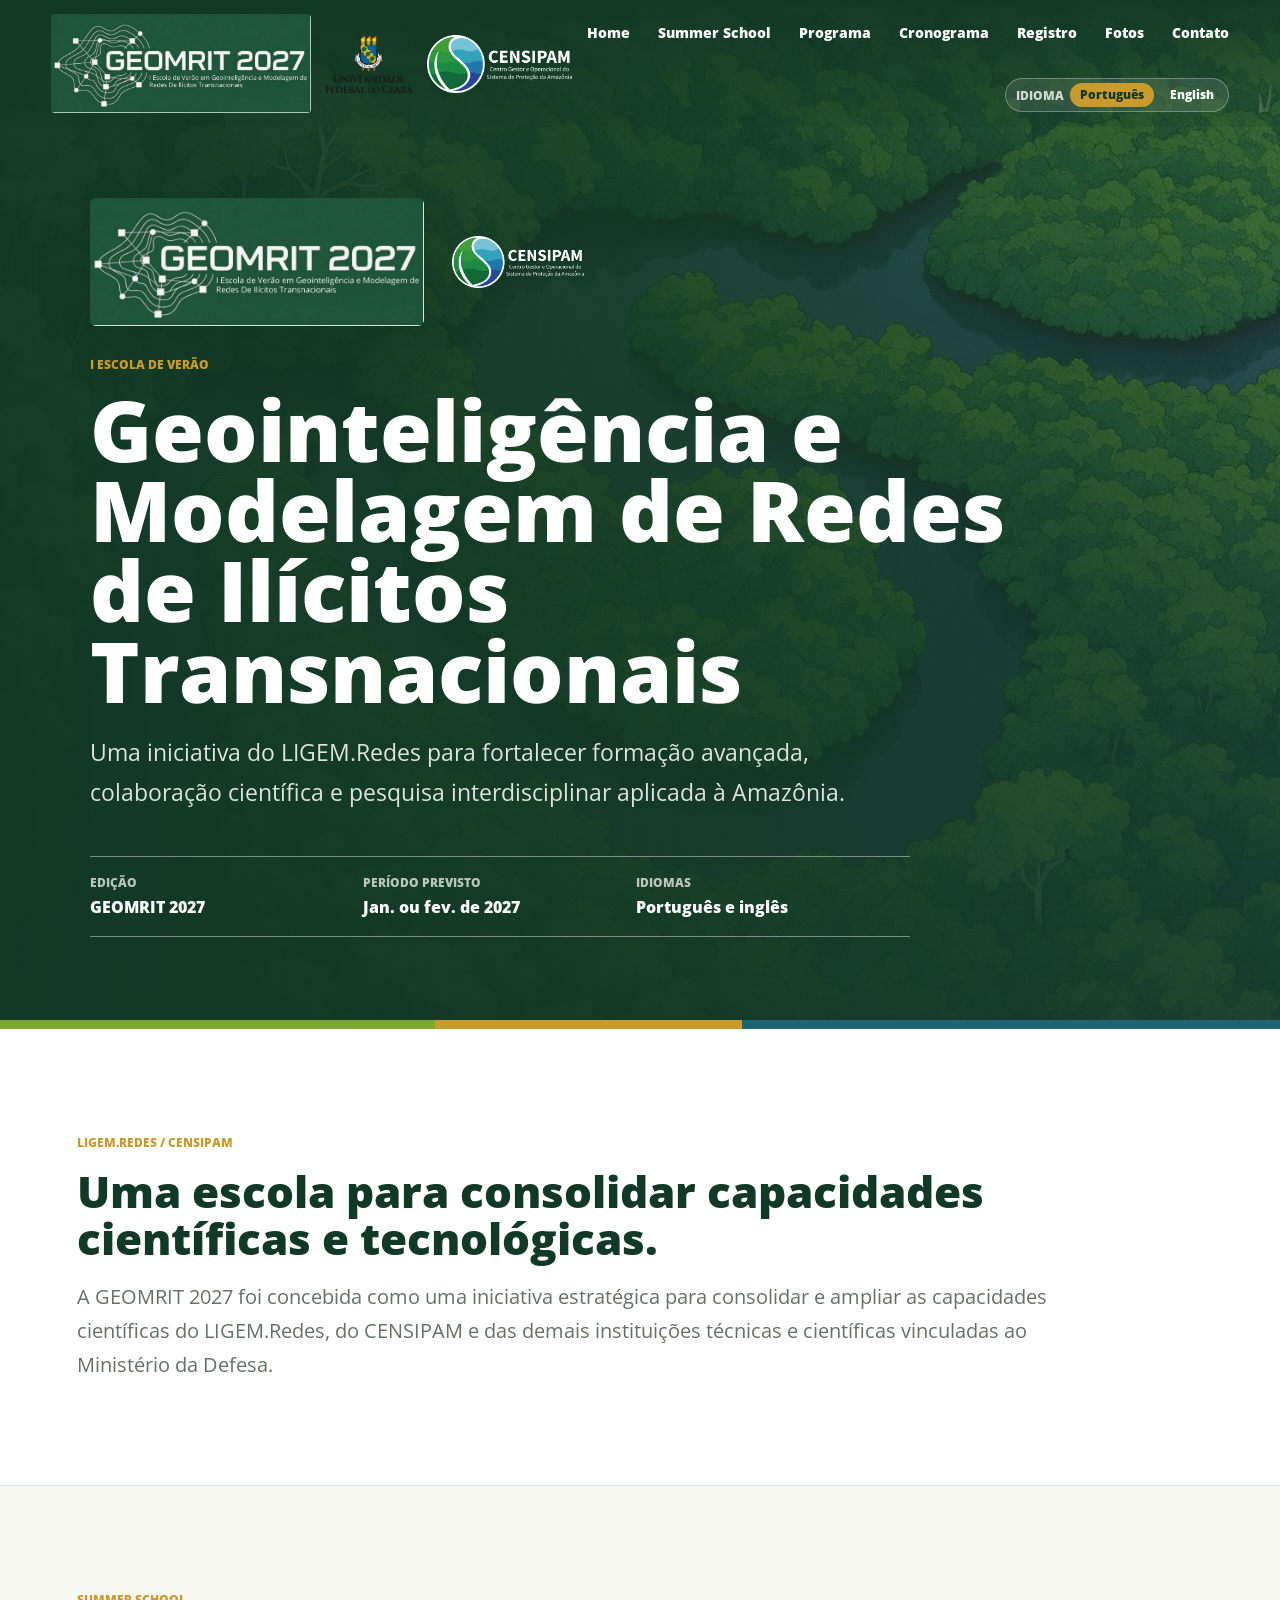
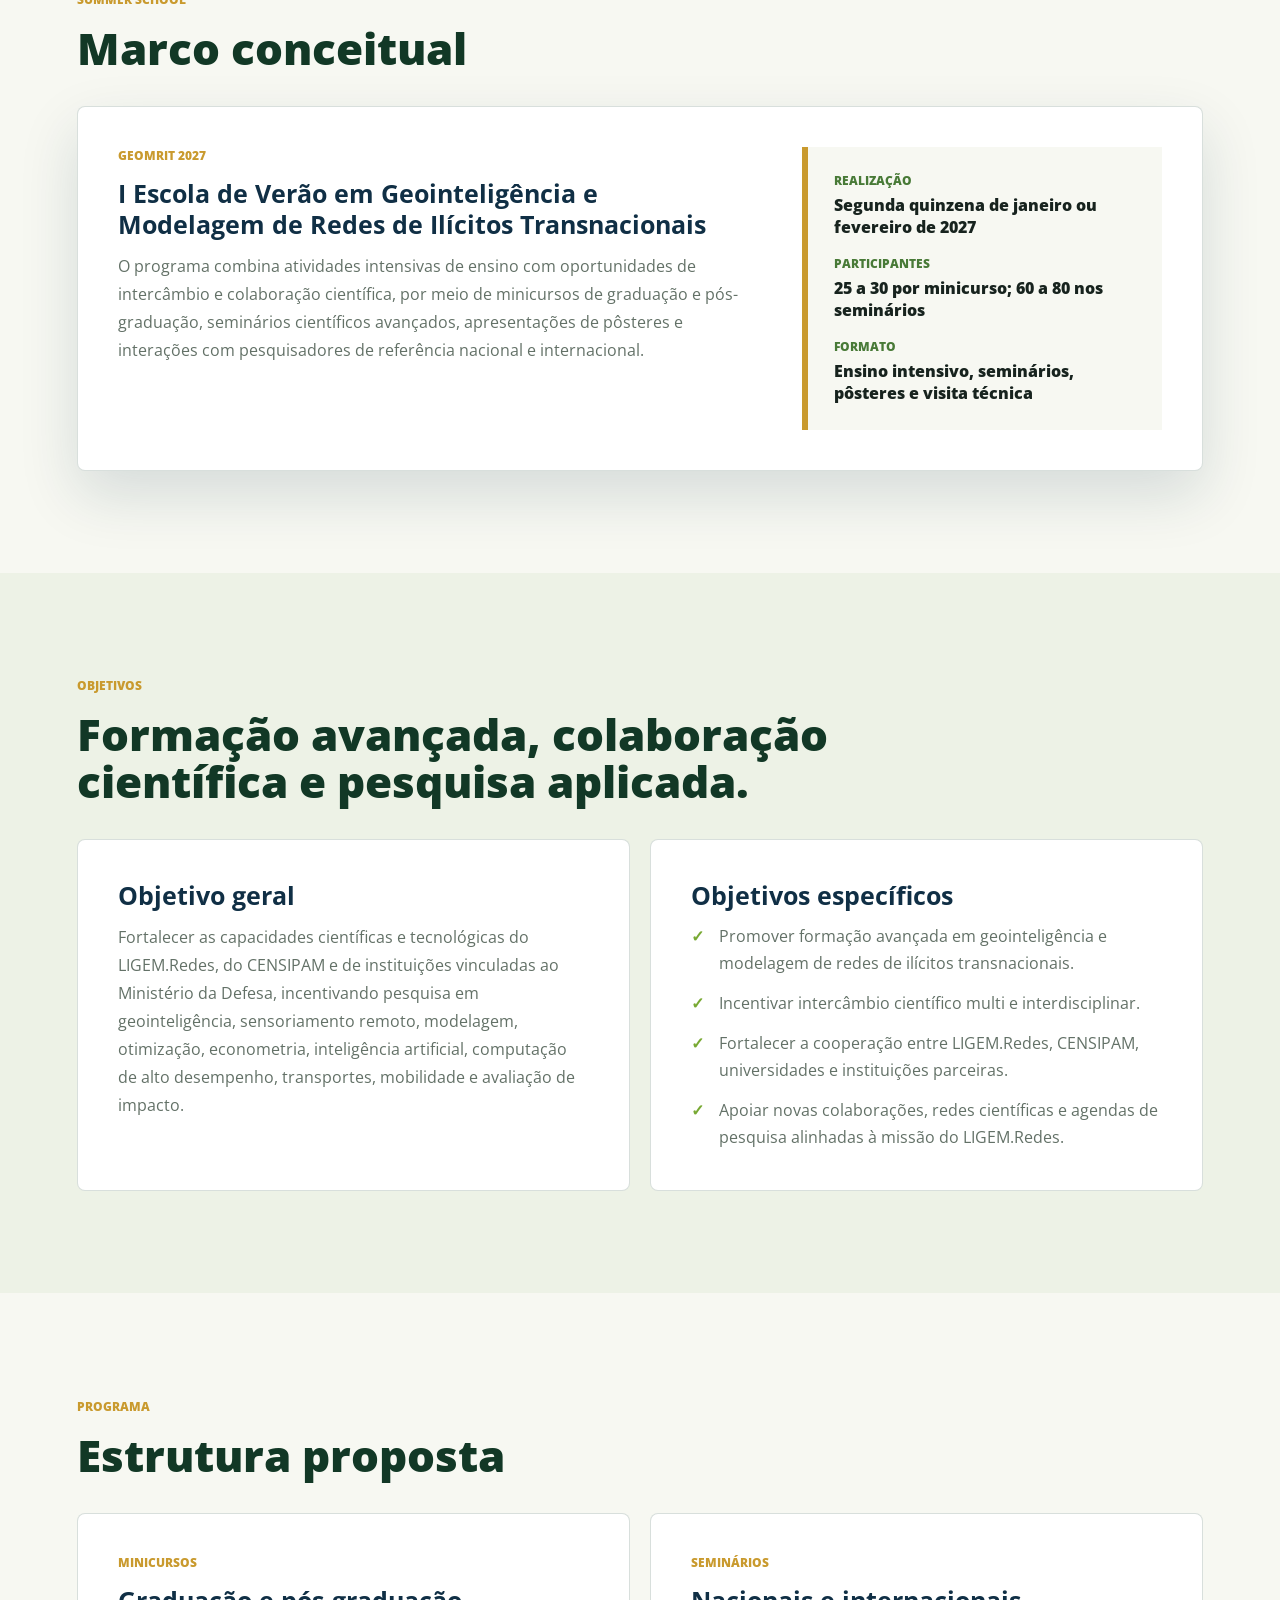
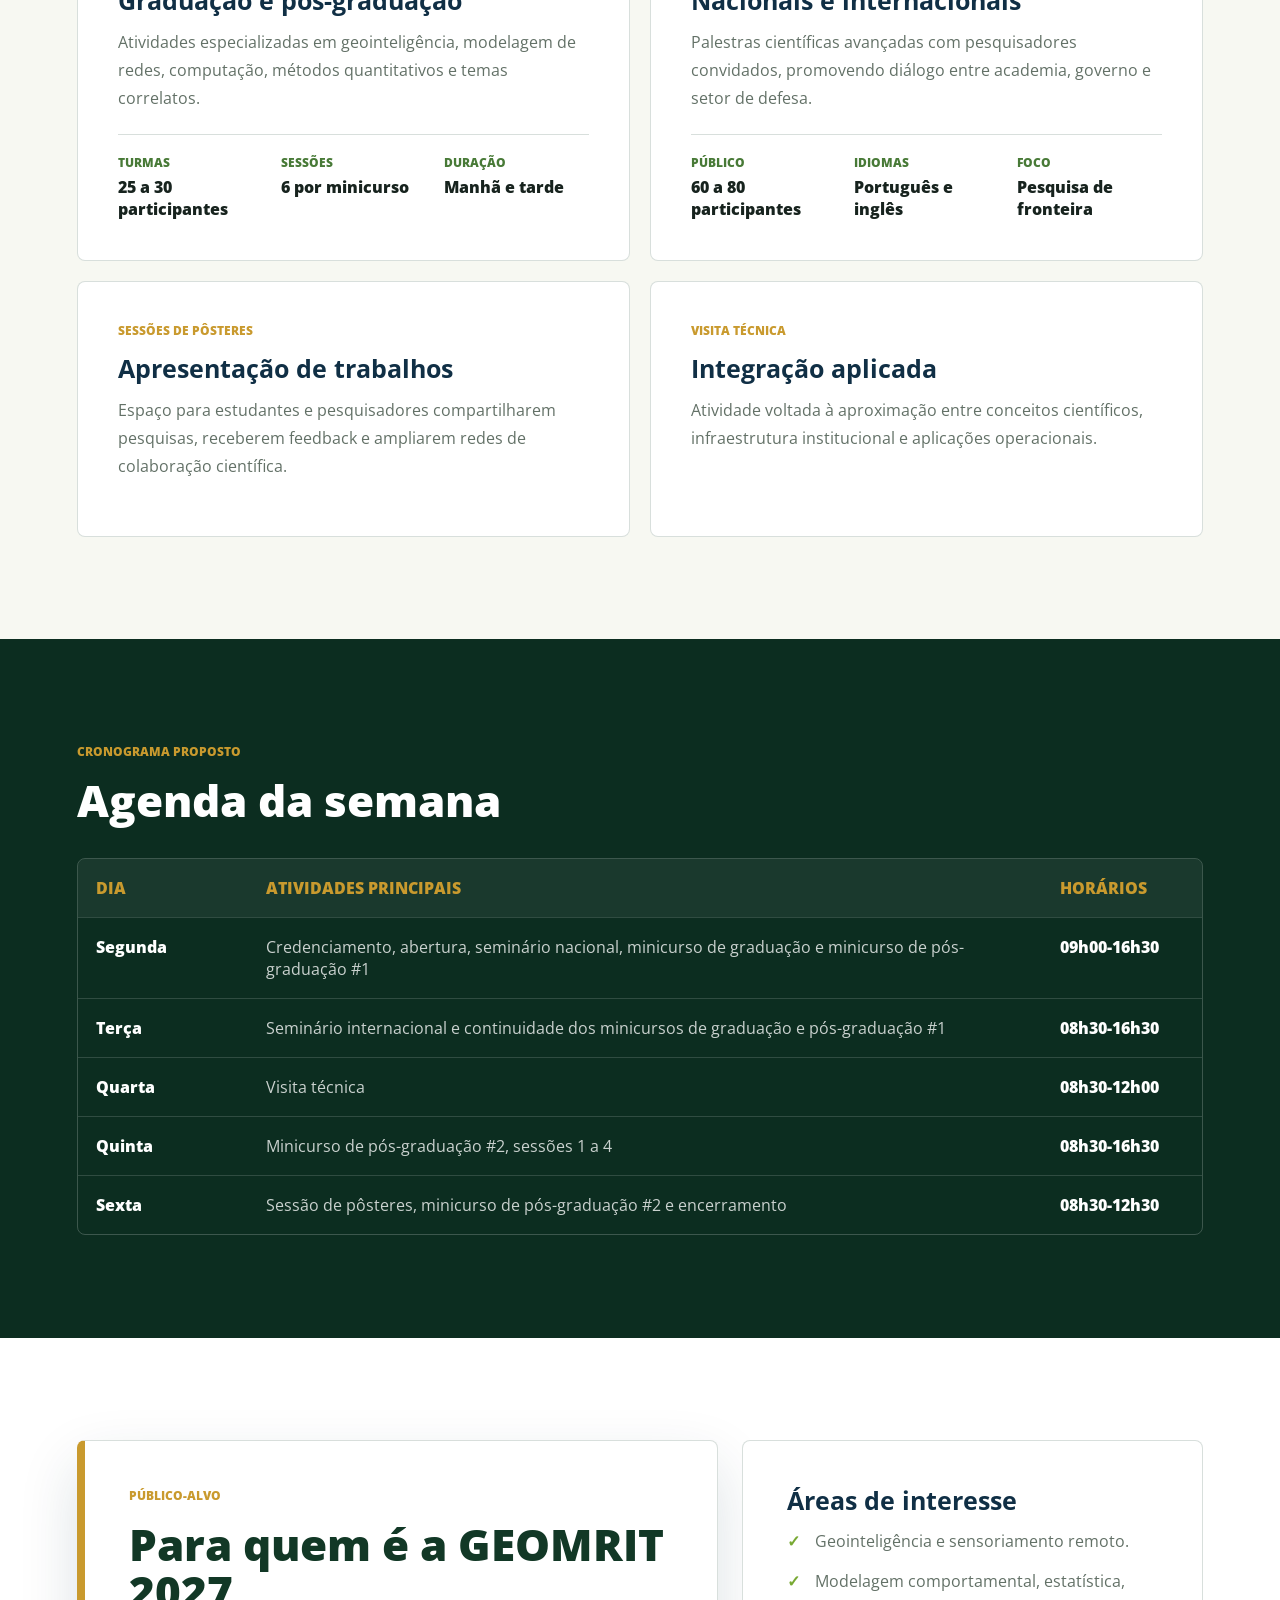
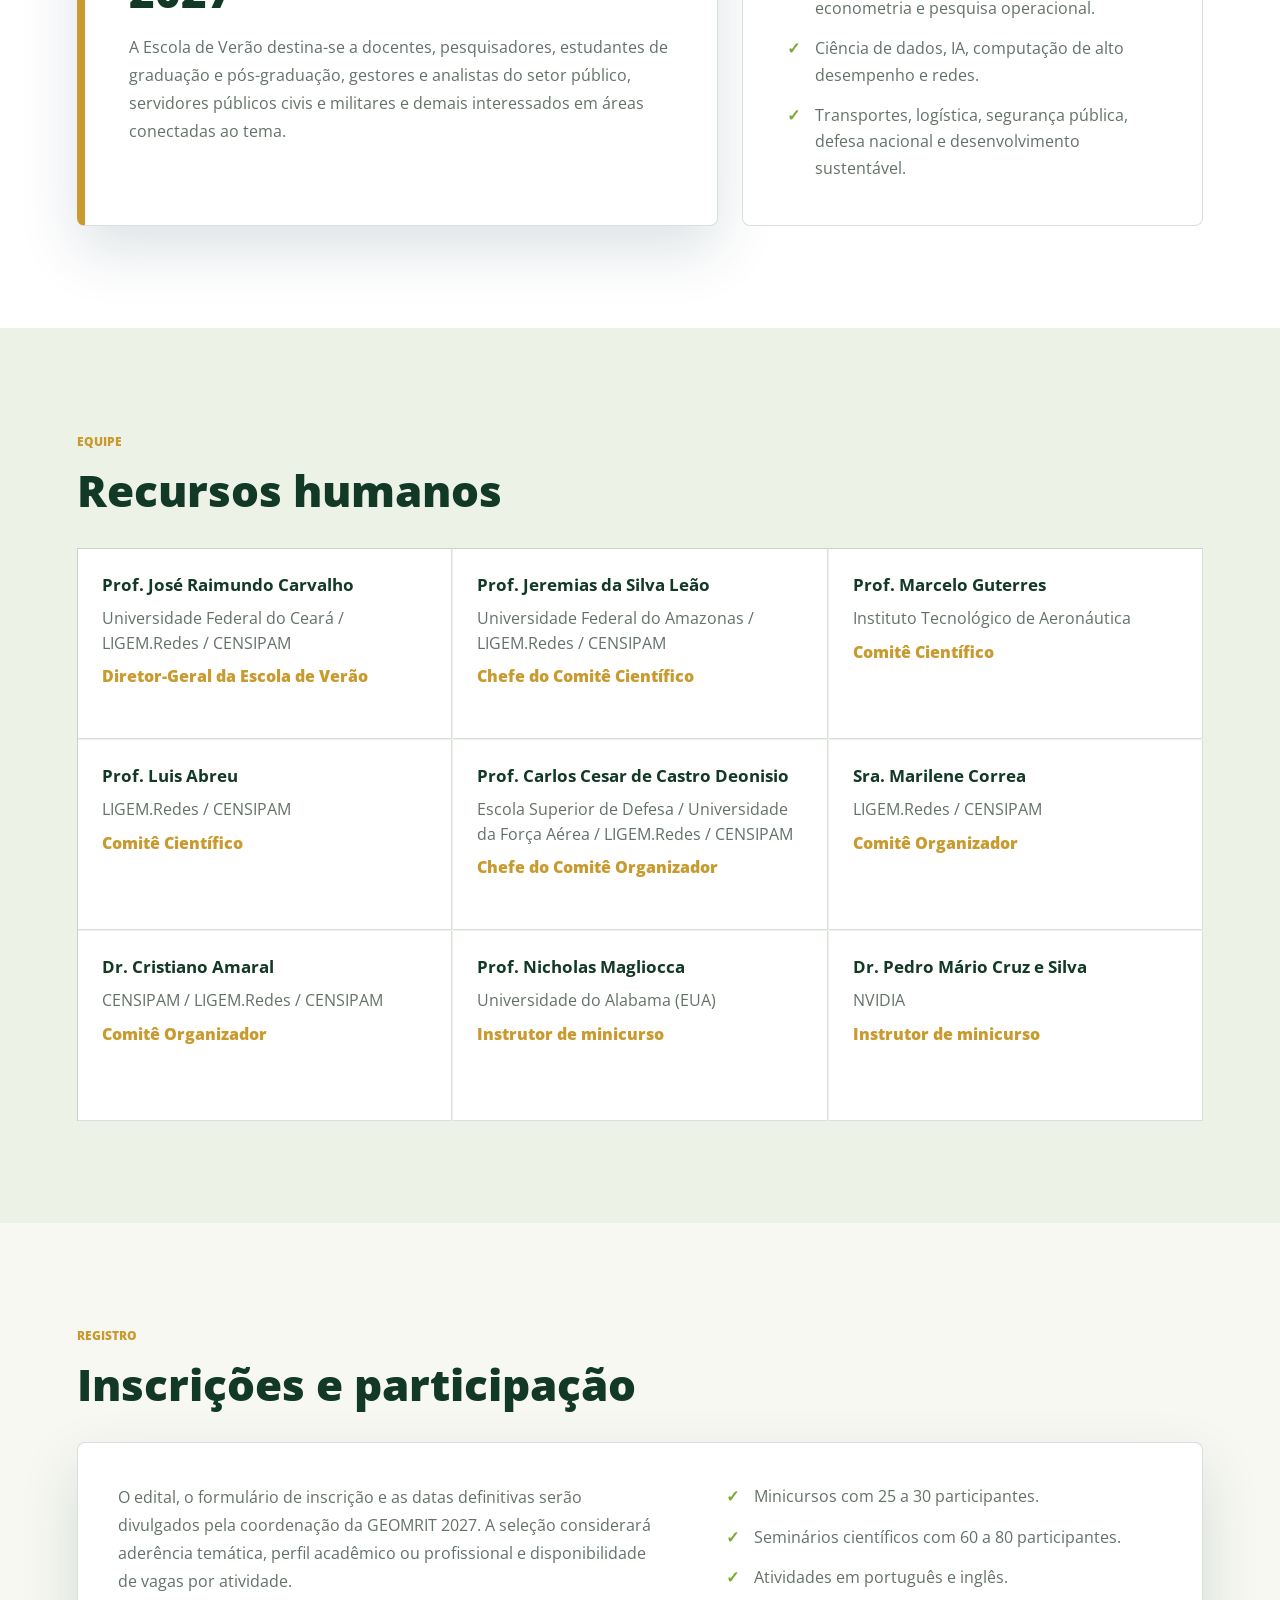
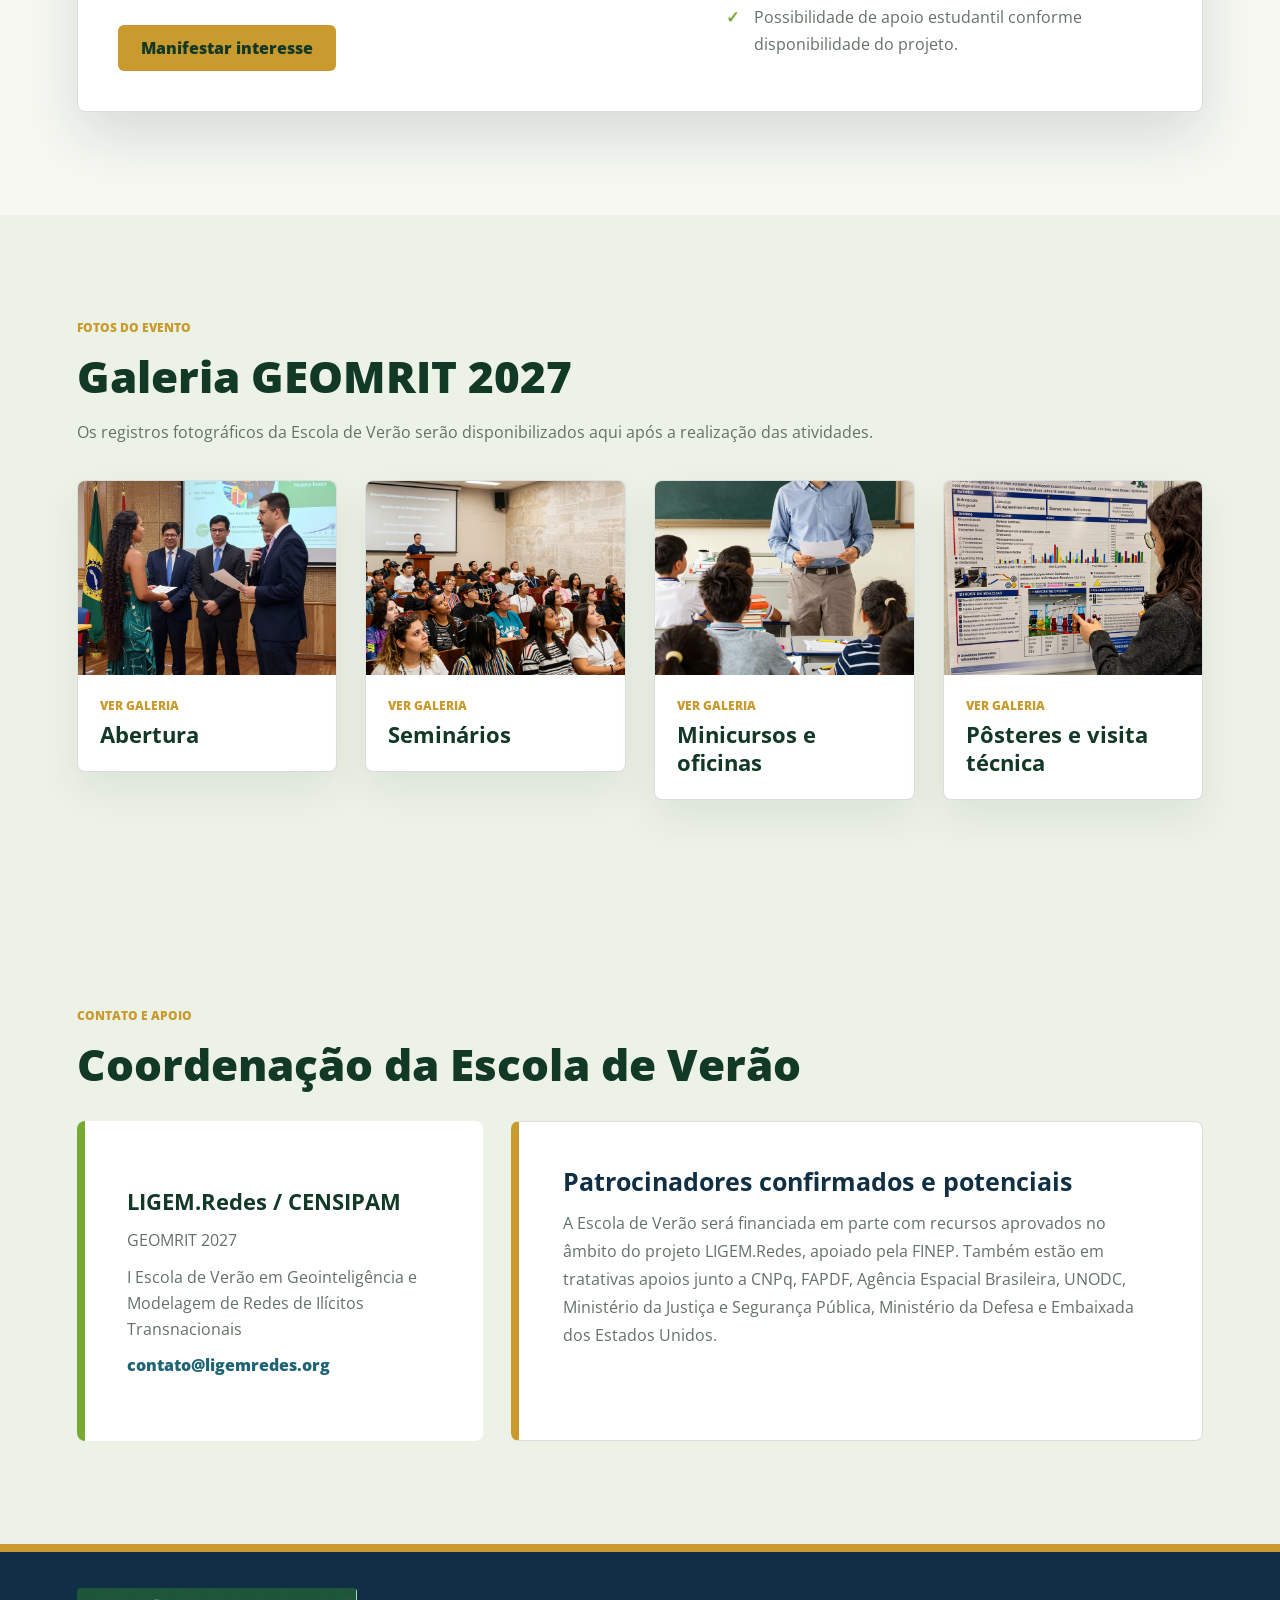
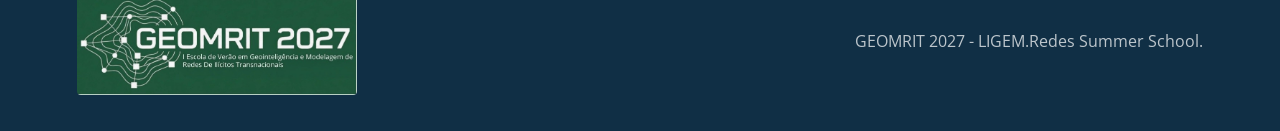
==== index.html @ 1714feec "Initial commit" ====
<!doctype html>
<html lang="pt-BR">
  <head>
    <meta charset="utf-8">
    <meta name="viewport" content="width=device-width, initial-scale=1">
    <meta
      name="description"
      content="GEOMRIT 2027, I Escola de Verão em Geointeligência e Modelagem de Redes de Ilícitos Transnacionais."
    >
    <title>GEOMRIT 2027 | LIGEM.Redes Summer School</title>
    <link rel="preconnect" href="https://fonts.googleapis.com">
    <link rel="preconnect" href="https://fonts.gstatic.com" crossorigin>
    <link
      href="https://fonts.googleapis.com/css2?family=Open+Sans:wght@400;600;700;800&display=swap"
      rel="stylesheet"
    >
    <link rel="stylesheet" href="styles.css">
  </head>
  <body>
    <header class="site-header" aria-label="Navegação principal" data-i18n-aria-label="nav.mainLabel">
      <a class="brand image-brand" href="#inicio" aria-label="GEOMRIT 2027">
        <img src="assets/summer-school-logo.jpg" alt="GEOMRIT 2027">
      </a>

      <a class="brand uf-brand" href="#inicio" aria-label="Universidade Federal do Ceará">
        <img src="assets/UFC-logo.png" alt="UFC">
      </a>

      <a class="brand censipam-brand" href="#inicio" aria-label="CENSIPAM">
        <img src="assets/extracted/Logo1x Censipam - Negativo.png" alt="CENSIPAM">
      </a>

      <button class="menu-toggle" type="button" aria-controls="primary-navigation" aria-expanded="false" aria-label="Abrir menu" data-i18n-aria-label="nav.openMenu">
        <span></span>
        <span></span>
        <span></span>
      </button>

      <nav class="nav-links" id="primary-navigation" aria-label="Seções" data-i18n-aria-label="nav.sectionsLabel">
        <a href="#inicio" data-i18n="nav.home">Home</a>
        <a href="#summer-school" data-i18n="nav.summerSchool">Summer School</a>
        <a href="#programa" data-i18n="nav.program">Programa</a>
        <a href="#cronograma" data-i18n="nav.schedule">Cronograma</a>
        <a href="#registro" data-i18n="nav.registration">Registro</a>
        <a href="#fotos" data-i18n="nav.photos">Fotos</a>
        <a href="#contato" data-i18n="nav.contact">Contato</a>
        <div class="language-switch" aria-label="Troca de idioma" data-i18n-aria-label="nav.languageSwitch">
          <span data-i18n="nav.language">Idioma</span>
          <button class="language-option is-active" type="button" data-language="pt" aria-pressed="true">Português</button>
          <button class="language-option" type="button" data-language="en" aria-pressed="false">English</button>
        </div>
      </nav>
    </header>

    <main id="inicio">
      <section class="hero">
        <div class="hero-bg" role="img" aria-label="Ilustração aérea da floresta amazônica" data-i18n-aria-label="hero.bgLabel"></div>
        <div class="hero-overlay"></div>
        <div class="hero-content">
          <div class="hero-logos">
            <img class="hero-logo" src="assets/summer-school-logo.jpg" alt="GEOMRIT 2027">
            <img class="hero-censipam-logo" src="assets/extracted/Logo1x Censipam - Negativo.png" alt="CENSIPAM">
          </div>
          <p class="eyebrow" data-i18n="hero.eyebrow">I Escola de Verão</p>
          <h1 data-i18n="hero.title">Geointeligência e Modelagem de Redes de Ilícitos Transnacionais</h1>
          <p class="hero-copy" data-i18n="hero.copy">
            Uma iniciativa do LIGEM.Redes para fortalecer formação avançada,
            colaboração científica e pesquisa interdisciplinar aplicada à Amazônia.
          </p>
          <dl class="hero-facts" aria-label="Informações rápidas" data-i18n-aria-label="hero.factsLabel">
            <div>
              <dt data-i18n="hero.editionLabel">Edição</dt>
              <dd>GEOMRIT 2027</dd>
            </div>
            <div>
              <dt data-i18n="hero.periodLabel">Período previsto</dt>
              <dd data-i18n="hero.periodValue">Jan. ou fev. de 2027</dd>
            </div>
            <div>
              <dt data-i18n="hero.languagesLabel">Idiomas</dt>
              <dd data-i18n="hero.languagesValue">Português e inglês</dd>
            </div>
          </dl>
        </div>
        <div class="hero-strip" aria-hidden="true"></div>
      </section>

      <section class="page-intro">
        <p class="kicker">LIGEM.Redes / CENSIPAM</p>
        <h2 data-i18n="intro.title">Uma escola para consolidar capacidades científicas e tecnológicas.</h2>
        <p data-i18n="intro.copy">
          A GEOMRIT 2027 foi concebida como uma iniciativa estratégica para
          consolidar e ampliar as capacidades científicas do LIGEM.Redes, do
          CENSIPAM e das demais instituições técnicas e científicas vinculadas
          ao Ministério da Defesa.
        </p>
      </section>

      <section class="content-section" id="summer-school">
        <div class="section-title">
          <p class="eyebrow" data-i18n="summer.eyebrow">Summer School</p>
          <h2 data-i18n="summer.title">Marco conceitual</h2>
        </div>

        <article class="course-card featured-course">
          <div>
            <span class="course-label">GEOMRIT 2027</span>
            <h3 data-i18n="summer.cardTitle">I Escola de Verão em Geointeligência e Modelagem de Redes de Ilícitos Transnacionais</h3>
            <p data-i18n="summer.copy">
              O programa combina atividades intensivas de ensino com oportunidades
              de intercâmbio e colaboração científica, por meio de minicursos de
              graduação e pós-graduação, seminários científicos avançados,
              apresentações de pôsteres e interações com pesquisadores de
              referência nacional e internacional.
            </p>
          </div>
          <aside class="course-meta" aria-label="Detalhes da escola de verão" data-i18n-aria-label="summer.metaLabel">
            <dl>
              <div>
                <dt data-i18n="summer.dateLabel">Realização</dt>
                <dd data-i18n="summer.dateValue">Segunda quinzena de janeiro ou fevereiro de 2027</dd>
              </div>
              <div>
                <dt data-i18n="summer.participantsLabel">Participantes</dt>
                <dd data-i18n="summer.participantsValue">25 a 30 por minicurso; 60 a 80 nos seminários</dd>
              </div>
              <div>
                <dt data-i18n="summer.formatLabel">Formato</dt>
                <dd data-i18n="summer.formatValue">Ensino intensivo, seminários, pôsteres e visita técnica</dd>
              </div>
            </dl>
          </aside>
        </article>
      </section>

      <section class="content-section alt" id="objetivos">
        <div class="section-title">
          <p class="eyebrow" data-i18n="objectives.eyebrow">Objetivos</p>
          <h2 data-i18n="objectives.title">Formação avançada, colaboração científica e pesquisa aplicada.</h2>
        </div>

        <div class="objective-grid">
          <article>
            <h3 data-i18n="objectives.generalTitle">Objetivo geral</h3>
            <p data-i18n="objectives.generalCopy">
              Fortalecer as capacidades científicas e tecnológicas do LIGEM.Redes,
              do CENSIPAM e de instituições vinculadas ao Ministério da Defesa,
              incentivando pesquisa em geointeligência, sensoriamento remoto,
              modelagem, otimização, econometria, inteligência artificial,
              computação de alto desempenho, transportes, mobilidade e avaliação
              de impacto.
            </p>
          </article>
          <article>
            <h3 data-i18n="objectives.specificTitle">Objetivos específicos</h3>
            <ul class="check-list">
              <li data-i18n="objectives.specific1">Promover formação avançada em geointeligência e modelagem de redes de ilícitos transnacionais.</li>
              <li data-i18n="objectives.specific2">Incentivar intercâmbio científico multi e interdisciplinar.</li>
              <li data-i18n="objectives.specific3">Fortalecer a cooperação entre LIGEM.Redes, CENSIPAM, universidades e instituições parceiras.</li>
              <li data-i18n="objectives.specific4">Apoiar novas colaborações, redes científicas e agendas de pesquisa alinhadas à missão do LIGEM.Redes.</li>
            </ul>
          </article>
        </div>
      </section>

      <section class="content-section" id="programa">
        <div class="section-title">
          <p class="eyebrow" data-i18n="program.eyebrow">Programa</p>
          <h2 data-i18n="program.title">Estrutura proposta</h2>
        </div>

        <div class="course-list">
          <article class="course-card">
            <span class="course-label" data-i18n="program.shortCoursesLabel">Minicursos</span>
            <h3 data-i18n="program.shortCoursesTitle">Graduação e pós-graduação</h3>
            <p data-i18n="program.shortCoursesCopy">
              Atividades especializadas em geointeligência, modelagem de redes,
              computação, métodos quantitativos e temas correlatos.
            </p>
            <dl class="inline-meta">
              <div>
                <dt data-i18n="program.classesLabel">Turmas</dt>
                <dd data-i18n="program.classesValue">25 a 30 participantes</dd>
              </div>
              <div>
                <dt data-i18n="program.sessionsLabel">Sessões</dt>
                <dd data-i18n="program.sessionsValue">6 por minicurso</dd>
              </div>
              <div>
                <dt data-i18n="program.durationLabel">Duração</dt>
                <dd data-i18n="program.durationValue">Manhã e tarde</dd>
              </div>
            </dl>
          </article>

          <article class="course-card">
            <span class="course-label" data-i18n="program.seminarsLabel">Seminários</span>
            <h3 data-i18n="program.seminarsTitle">Nacionais e internacionais</h3>
            <p data-i18n="program.seminarsCopy">
              Palestras científicas avançadas com pesquisadores convidados,
              promovendo diálogo entre academia, governo e setor de defesa.
            </p>
            <dl class="inline-meta">
              <div>
                <dt data-i18n="program.audienceLabel">Público</dt>
                <dd data-i18n="program.audienceValue">60 a 80 participantes</dd>
              </div>
              <div>
                <dt data-i18n="program.languagesLabel">Idiomas</dt>
                <dd data-i18n="program.languagesValue">Português e inglês</dd>
              </div>
              <div>
                <dt data-i18n="program.focusLabel">Foco</dt>
                <dd data-i18n="program.focusValue">Pesquisa de fronteira</dd>
              </div>
            </dl>
          </article>

          <article class="course-card">
            <span class="course-label" data-i18n="program.postersLabel">Sessões de pôsteres</span>
            <h3 data-i18n="program.postersTitle">Apresentação de trabalhos</h3>
            <p data-i18n="program.postersCopy">
              Espaço para estudantes e pesquisadores compartilharem pesquisas,
              receberem feedback e ampliarem redes de colaboração científica.
            </p>
          </article>

          <article class="course-card">
            <span class="course-label" data-i18n="program.visitLabel">Visita técnica</span>
            <h3 data-i18n="program.visitTitle">Integração aplicada</h3>
            <p data-i18n="program.visitCopy">
              Atividade voltada à aproximação entre conceitos científicos,
              infraestrutura institucional e aplicações operacionais.
            </p>
          </article>
        </div>
      </section>

      <section class="content-section schedule" id="cronograma">
        <div class="section-title">
          <p class="eyebrow" data-i18n="schedule.eyebrow">Cronograma proposto</p>
          <h2 data-i18n="schedule.title">Agenda da semana</h2>
        </div>

        <div class="program-table" role="table" aria-label="Cronograma proposto da GEOMRIT 2027" data-i18n-aria-label="schedule.tableLabel">
          <div role="row">
            <span role="columnheader" data-i18n="schedule.dayHeader">Dia</span>
            <span role="columnheader" data-i18n="schedule.activitiesHeader">Atividades principais</span>
            <span role="columnheader" data-i18n="schedule.timeHeader">Horários</span>
          </div>
          <div role="row">
            <span role="cell" data-i18n="schedule.monday">Segunda</span>
            <span role="cell" data-i18n="schedule.mondayActivities">Credenciamento, abertura, seminário nacional, minicurso de graduação e minicurso de pós-graduação #1</span>
            <span role="cell">09h00-16h30</span>
          </div>
          <div role="row">
            <span role="cell" data-i18n="schedule.tuesday">Terça</span>
            <span role="cell" data-i18n="schedule.tuesdayActivities">Seminário internacional e continuidade dos minicursos de graduação e pós-graduação #1</span>
            <span role="cell">08h30-16h30</span>
          </div>
          <div role="row">
            <span role="cell" data-i18n="schedule.wednesday">Quarta</span>
            <span role="cell" data-i18n="schedule.wednesdayActivities">Visita técnica</span>
            <span role="cell">08h30-12h00</span>
          </div>
          <div role="row">
            <span role="cell" data-i18n="schedule.thursday">Quinta</span>
            <span role="cell" data-i18n="schedule.thursdayActivities">Minicurso de pós-graduação #2, sessões 1 a 4</span>
            <span role="cell">08h30-16h30</span>
          </div>
          <div role="row">
            <span role="cell" data-i18n="schedule.friday">Sexta</span>
            <span role="cell" data-i18n="schedule.fridayActivities">Sessão de pôsteres, minicurso de pós-graduação #2 e encerramento</span>
            <span role="cell">08h30-12h30</span>
          </div>
        </div>
      </section>

      <section class="content-section split" id="publico">
        <div class="registration-panel">
          <p class="eyebrow" data-i18n="audience.eyebrow">Público-alvo</p>
          <h2 data-i18n="audience.title">Para quem é a GEOMRIT 2027</h2>
          <p data-i18n="audience.copy">
            A Escola de Verão destina-se a docentes, pesquisadores, estudantes
            de graduação e pós-graduação, gestores e analistas do setor público,
            servidores públicos civis e militares e demais interessados em áreas
            conectadas ao tema.
          </p>
        </div>

        <div class="info-panel">
          <h3 data-i18n="audience.areasTitle">Áreas de interesse</h3>
          <ul class="check-list">
            <li data-i18n="audience.area1">Geointeligência e sensoriamento remoto.</li>
            <li data-i18n="audience.area2">Modelagem comportamental, estatística, econometria e pesquisa operacional.</li>
            <li data-i18n="audience.area3">Ciência de dados, IA, computação de alto desempenho e redes.</li>
            <li data-i18n="audience.area4">Transportes, logística, segurança pública, defesa nacional e desenvolvimento sustentável.</li>
          </ul>
        </div>
      </section>

      <section class="content-section alt" id="equipe">
        <div class="section-title">
          <p class="eyebrow" data-i18n="team.eyebrow">Equipe</p>
          <h2 data-i18n="team.title">Recursos humanos</h2>
        </div>

        <div class="people-list">
          <article>
            <strong>Prof. José Raimundo Carvalho</strong>
            <span data-i18n="team.joseInstitution">Universidade Federal do Ceará / LIGEM.Redes / CENSIPAM</span>
            <em data-i18n="team.generalDirector">Diretor-Geral da Escola de Verão</em>
          </article>
          <article>
            <strong>Prof. Jeremias da Silva Leão</strong>
            <span data-i18n="team.jeremiasInstitution">Universidade Federal do Amazonas / LIGEM.Redes / CENSIPAM</span>
            <em data-i18n="team.scientificLead">Chefe do Comitê Científico</em>
          </article>
          <article>
            <strong>Prof. Marcelo Guterres</strong>
            <span data-i18n="team.marceloInstitution">Instituto Tecnológico de Aeronáutica</span>
            <em data-i18n="team.scientificCommittee">Comitê Científico</em>
          </article>
          <article>
            <strong>Prof. Luis Abreu</strong>
            <span>LIGEM.Redes / CENSIPAM</span>
            <em data-i18n="team.scientificCommittee">Comitê Científico</em>
          </article>
          <article>
            <strong>Prof. Carlos Cesar de Castro Deonisio</strong>
            <span data-i18n="team.carlosInstitution">Escola Superior de Defesa / Universidade da Força Aérea / LIGEM.Redes / CENSIPAM</span>
            <em data-i18n="team.organizingLead">Chefe do Comitê Organizador</em>
          </article>
          <article>
            <strong>Sra. Marilene Correa</strong>
            <span>LIGEM.Redes / CENSIPAM</span>
            <em data-i18n="team.organizingCommittee">Comitê Organizador</em>
          </article>
          <article>
            <strong>Dr. Cristiano Amaral</strong>
            <span>CENSIPAM / LIGEM.Redes / CENSIPAM</span>
            <em data-i18n="team.organizingCommittee">Comitê Organizador</em>
          </article>
          <article>
            <strong>Prof. Nicholas Magliocca</strong>
            <span data-i18n="team.nicholasInstitution">Universidade do Alabama (EUA)</span>
            <em data-i18n="team.shortCourseInstructor">Instrutor de minicurso</em>
          </article>
          <article>
            <strong>Dr. Pedro Mário Cruz e Silva</strong>
            <span>NVIDIA</span>
            <em data-i18n="team.shortCourseInstructor">Instrutor de minicurso</em>
          </article>
        </div>
      </section>

      <section class="content-section" id="registro">
        <div class="section-title">
          <p class="eyebrow" data-i18n="registration.eyebrow">Registro</p>
          <h2 data-i18n="registration.title">Inscrições e participação</h2>
        </div>

        <article class="course-card registration-wide">
          <div>
            <p data-i18n="registration.copy">
              O edital, o formulário de inscrição e as datas definitivas serão
              divulgados pela coordenação da GEOMRIT 2027. A seleção considerará
              aderência temática, perfil acadêmico ou profissional e disponibilidade
              de vagas por atividade.
            </p>
            <a class="button button-primary" href="mailto:contato@ligemredes.org?subject=GEOMRIT%202027%20-%20Inscri%C3%A7%C3%B5es" data-i18n="registration.button" data-i18n-href="registration.mailto">
              Manifestar interesse
            </a>
          </div>
          <ul class="check-list">
            <li data-i18n="registration.item1">Minicursos com 25 a 30 participantes.</li>
            <li data-i18n="registration.item2">Seminários científicos com 60 a 80 participantes.</li>
            <li data-i18n="registration.item3">Atividades em português e inglês.</li>
            <li data-i18n="registration.item4">Possibilidade de apoio estudantil conforme disponibilidade do projeto.</li>
          </ul>
        </article>
      </section>

      <section class="content-section alt" id="fotos">
        <div class="section-title">
          <p class="eyebrow" data-i18n="photos.eyebrow">Fotos do evento</p>
          <h2 data-i18n="photos.title">Galeria GEOMRIT 2027</h2>
          <p data-i18n="photos.copy">
            Os registros fotográficos da Escola de Verão serão disponibilizados
            aqui após a realização das atividades.
          </p>
        </div>

        <div class="photo-gallery" aria-label="Galeria de fotos do evento" data-i18n-aria-label="photos.galleryLabel">
          <a class="photo-card" href="fotos/abertura.html" data-thumbnails="Fotos/Abertura/z-turbo_00005_.png|Fotos/Abertura/z-turbo_00006_.png|Fotos/Abertura/z-turbo_00007_.png|Fotos/Abertura/z-turbo_00008_.png">
            <figure>
              <img src="Fotos/Abertura/z-turbo_00005_.png" alt="Cerimônia de abertura - GEOMRIT 2027">
            </figure>
            <div>
              <span data-i18n="photos.viewGallery">Ver galeria</span>
              <h3 data-i18n="photos.item1Title">Abertura</h3>
            </div>
          </a>

          <a class="photo-card" href="fotos/seminarios.html" data-thumbnails="Fotos/Seminarios/z-turbo_00013_.png|Fotos/Seminarios/z-turbo_00014_.png|Fotos/Seminarios/z-turbo_00015_.png|Fotos/Seminarios/z-turbo_00016_.png">
            <figure>
              <img src="Fotos/Seminarios/z-turbo_00013_.png" alt="Seminário científico - GEOMRIT 2027">
            </figure>
            <div>
              <span data-i18n="photos.viewGallery">Ver galeria</span>
              <h3 data-i18n="photos.item2Title">Seminários</h3>
            </div>
          </a>

          <a class="photo-card" href="fotos/minicursos.html" data-thumbnails="Fotos/Minicursos/z-turbo_00009_.png|Fotos/Minicursos/z-turbo_00010_.png|Fotos/Minicursos/z-turbo_00011_.png|Fotos/Minicursos/z-turbo_00012_.png">
            <figure>
              <img src="Fotos/Minicursos/z-turbo_00009_.png" alt="Atividade de minicurso - GEOMRIT 2027">
            </figure>
            <div>
              <span data-i18n="photos.viewGallery">Ver galeria</span>
              <h3 data-i18n="photos.item3Title">Minicursos e oficinas</h3>
            </div>
          </a>

          <a class="photo-card" href="fotos/posteres.html" data-thumbnails="Fotos/Posteres/z-turbo_00017_.png|Fotos/Posteres/z-turbo_00018_.png|Fotos/Posteres/z-turbo_00019_.png|Fotos/Posteres/z-turbo_00020_.png|Fotos/Posteres/z-turbo_00021_.png|Fotos/Posteres/z-turbo_00022_.png">
            <figure>
              <img src="Fotos/Posteres/z-turbo_00017_.png" alt="Sessão de pôsteres - GEOMRIT 2027">
            </figure>
            <div>
              <span data-i18n="photos.viewGallery">Ver galeria</span>
              <h3 data-i18n="photos.item4Title">Pôsteres e visita técnica</h3>
            </div>
          </a>
        </div>
      </section>

      <section class="content-section contact-section" id="contato">
        <div class="section-title">
          <p class="eyebrow" data-i18n="contact.eyebrow">Contato e apoio</p>
          <h2 data-i18n="contact.title">Coordenação da Escola de Verão</h2>
        </div>
        <div class="contact-grid">
          <address>
            <strong>LIGEM.Redes / CENSIPAM</strong>
            <span>GEOMRIT 2027</span>
            <span data-i18n="contact.schoolName">I Escola de Verão em Geointeligência e Modelagem de Redes de Ilícitos Transnacionais</span>
            <a href="mailto:contato@ligemredes.org">contato@ligemredes.org</a>
          </address>
          <div class="sponsor-panel">
            <h3 data-i18n="contact.sponsorsTitle">Patrocinadores confirmados e potenciais</h3>
            <p data-i18n="contact.sponsorsCopy">
              A Escola de Verão será financiada em parte com recursos aprovados
              no âmbito do projeto LIGEM.Redes, apoiado pela FINEP. Também estão
              em tratativas apoios junto a CNPq, FAPDF, Agência Espacial Brasileira,
              UNODC, Ministério da Justiça e Segurança Pública, Ministério da Defesa
              e Embaixada dos Estados Unidos.
            </p>
          </div>
        </div>
      </section>
    </main>

    <footer class="site-footer">
      <a class="brand image-brand footer-brand" href="#inicio" aria-label="GEOMRIT 2027">
        <img src="assets/summer-school-logo.jpg" alt="GEOMRIT 2027">
      </a>
      <p data-i18n="footer.copy">GEOMRIT 2027 - LIGEM.Redes Summer School.</p>
    </footer>

    <script src="script.js"></script>
  </body>
</html>
---- styles.css ----
:root {
  --green-950: #0c2d20;
  --green-900: #123826;
  --green-800: #1d5338;
  --green-600: #487a37;
  --green-500: #78a933;
  --blue-900: #102f45;
  --blue-700: #1f6474;
  --yellow-500: #c99a2e;
  --paper: #f7f8f2;
  --white: #ffffff;
  --ink: #17231e;
  --muted: #637167;
  --line: rgba(18, 56, 38, 0.16);
  --shadow: 0 24px 60px rgba(16, 47, 69, 0.14);
}

* {
  box-sizing: border-box;
}

html {
  scroll-behavior: smooth;
}

body {
  margin: 0;
  font-family: "Open Sans", Arial, sans-serif;
  color: var(--ink);
  background: var(--paper);
}

img {
  display: block;
  max-width: 100%;
}

a {
  color: inherit;
  text-decoration: none;
}

p {
  color: var(--muted);
  line-height: 1.75;
}

h1,
h2,
h3,
p {
  margin-top: 0;
}

h1 {
  max-width: 980px;
  margin-bottom: 22px;
  font-size: clamp(2.55rem, 6.6vw, 6.8rem);
  line-height: 0.95;
  font-weight: 800;
}

h2 {
  margin-bottom: 18px;
  color: var(--green-900);
  font-size: clamp(1.8rem, 3.4vw, 3.4rem);
  line-height: 1.08;
  font-weight: 800;
}

h3 {
  margin-bottom: 12px;
  color: var(--blue-900);
  font-size: clamp(1.18rem, 2vw, 1.55rem);
  line-height: 1.25;
}

.site-header {
  position: fixed;
  inset: 0 0 auto;
  z-index: 20;
  display: grid;
  grid-template-columns: auto auto auto 1fr;
  gap: 14px;
  align-items: center;
  padding: 14px clamp(18px, 4vw, 56px);
  color: var(--white);
  background: linear-gradient(180deg, rgba(18, 56, 38, 0.94), rgba(18, 56, 38, 0.18));
}

.brand {
  display: inline-flex;
  align-items: center;
  width: max-content;
  font-weight: 800;
}

.image-brand {
  width: min(260px, 38vw);
  overflow: hidden;
  border-radius: 4px;
  background: var(--green-900);
}

.image-brand img {
  width: 100%;
  height: auto;
}

.uf-brand img,
.censipam-brand img {
  width: auto;
  height: 58px;
}

.menu-toggle {
  display: none;
  width: 44px;
  height: 44px;
  align-items: center;
  justify-content: center;
  border: 1px solid rgba(255, 255, 255, 0.32);
  border-radius: 999px;
  color: var(--white);
  background: rgba(255, 255, 255, 0.1);
  cursor: pointer;
}

.menu-toggle span {
  position: absolute;
  width: 18px;
  height: 2px;
  border-radius: 999px;
  background: currentColor;
  transition: transform 180ms ease, opacity 180ms ease;
}

.menu-toggle span:nth-child(1) {
  transform: translateY(-6px);
}

.menu-toggle span:nth-child(3) {
  transform: translateY(6px);
}

.site-header.is-menu-open .menu-toggle span:nth-child(1) {
  transform: rotate(45deg);
}

.site-header.is-menu-open .menu-toggle span:nth-child(2) {
  opacity: 0;
}

.site-header.is-menu-open .menu-toggle span:nth-child(3) {
  transform: rotate(-45deg);
}

.nav-links {
  display: flex;
  flex-wrap: wrap;
  justify-content: flex-end;
  gap: clamp(12px, 2.2vw, 28px);
  font-size: 0.86rem;
  font-weight: 800;
}

.nav-links a {
  position: relative;
  padding: 8px 0;
}

.nav-links a::after {
  position: absolute;
  right: 0;
  bottom: 0;
  left: 0;
  height: 2px;
  content: "";
  background: var(--yellow-500);
  transform: scaleX(0);
  transform-origin: left;
  transition: transform 180ms ease;
}

.nav-links a:hover::after {
  transform: scaleX(1);
}

.language-switch {
  display: inline-flex;
  gap: 6px;
  align-items: center;
  padding: 4px;
  border: 1px solid rgba(255, 255, 255, 0.3);
  border-radius: 999px;
  margin-left: 4px;
  background: rgba(255, 255, 255, 0.1);
}

.language-switch span {
  padding-left: 6px;
  color: rgba(255, 255, 255, 0.78);
  font-size: 0.72rem;
  font-weight: 800;
  text-transform: uppercase;
}

.language-option {
  padding: 6px 10px;
  border: 0;
  border-radius: 999px;
  color: inherit;
  font: inherit;
  font-size: 0.78rem;
  font-weight: 800;
  line-height: 1;
  background: transparent;
  cursor: pointer;
}

.language-option.is-active {
  color: var(--green-900);
  background: var(--yellow-500);
}

.language-option:focus-visible,
.menu-toggle:focus-visible,
.nav-links a:focus-visible {
  outline: 2px solid var(--yellow-500);
  outline-offset: 3px;
}

.hero {
  position: relative;
  min-height: 94vh;
  overflow: hidden;
  color: var(--white);
}

.hero-bg,
.hero-overlay {
  position: absolute;
  inset: 0;
}

.hero-bg {
  background-image: url("assets/amazonia-hero.jpg");
  background-position: center;
  background-size: cover;
  transform: scale(1.02);
}

.hero-overlay {
  background:
    linear-gradient(90deg, rgba(18, 56, 38, 0.94) 0%, rgba(18, 56, 38, 0.77) 48%, rgba(16, 47, 69, 0.24) 100%),
    linear-gradient(180deg, rgba(18, 56, 38, 0.18), rgba(18, 56, 38, 0.82));
}

.hero-content {
  position: relative;
  z-index: 1;
  width: min(1020px, calc(100% - 36px));
  padding: clamp(150px, 22vh, 220px) 0 92px;
  margin-left: clamp(18px, 7vw, 92px);
}

.hero-logos {
  --hero-logo-height: clamp(84px, 10vw, 132px);
  display: flex;
  flex-wrap: wrap;
  gap: 18px 28px;
  align-items: center;
  margin-bottom: 28px;
}

.hero-logo,
.hero-censipam-logo {
  display: block;
  flex: 0 0 auto;
  width: auto;
  max-height: var(--hero-logo-height);
  object-fit: contain;
}

.hero-logo {
  height: var(--hero-logo-height);
  max-width: min(460px, 82vw);
  border-radius: 6px;
  box-shadow: 0 22px 50px rgba(12, 45, 32, 0.32);
}

.hero-censipam-logo {
  height: var(--hero-logo-height);
  max-width: min(132px, 28vw);
}

.hero-copy {
  max-width: 760px;
  color: rgba(255, 255, 255, 0.86);
  font-size: clamp(1.05rem, 1.8vw, 1.42rem);
}

.eyebrow,
.kicker,
.course-label {
  margin: 0 0 14px;
  color: var(--yellow-500);
  font-size: 0.78rem;
  font-weight: 800;
  letter-spacing: 0;
  text-transform: uppercase;
}

.hero-facts {
  display: grid;
  max-width: 820px;
  grid-template-columns: repeat(3, minmax(0, 1fr));
  margin: 44px 0 0;
  border-top: 1px solid rgba(255, 255, 255, 0.42);
  border-bottom: 1px solid rgba(255, 255, 255, 0.42);
}

.hero-facts div {
  padding: 18px 24px 18px 0;
}

dt {
  margin-bottom: 6px;
  color: var(--green-600);
  font-size: 0.72rem;
  font-weight: 800;
  text-transform: uppercase;
}

.hero-facts dt {
  color: rgba(255, 255, 255, 0.7);
}

dd {
  margin: 0;
  font-weight: 800;
}

.hero-strip {
  position: absolute;
  right: 0;
  bottom: 0;
  left: 0;
  height: 9px;
  background: linear-gradient(90deg, var(--green-500) 0 34%, var(--yellow-500) 34% 58%, var(--blue-700) 58% 100%);
}

.page-intro,
.content-section,
.site-footer {
  padding-inline: clamp(18px, 6vw, 86px);
}

.page-intro {
  padding-top: clamp(64px, 8vw, 108px);
  padding-bottom: clamp(48px, 7vw, 84px);
  background: var(--white);
  border-bottom: 1px solid var(--line);
}

.page-intro h2,
.page-intro p {
  max-width: 980px;
}

.page-intro p:last-child {
  font-size: clamp(1.02rem, 1.6vw, 1.22rem);
}

.content-section {
  padding-top: clamp(62px, 8vw, 104px);
  padding-bottom: clamp(62px, 8vw, 104px);
}

.content-section.alt {
  background: #edf2e6;
}

.section-title {
  max-width: 860px;
  margin-bottom: 34px;
}

.course-card,
.registration-panel,
.info-panel,
.sponsor-panel,
.objective-grid article {
  border: 1px solid var(--line);
  border-radius: 8px;
  background: var(--white);
}

.course-card {
  padding: clamp(24px, 4vw, 40px);
}

.featured-course,
.registration-wide {
  display: grid;
  grid-template-columns: minmax(0, 1fr) minmax(280px, 360px);
  gap: clamp(28px, 5vw, 62px);
  align-items: start;
  box-shadow: var(--shadow);
}

.course-label {
  display: block;
}

.course-meta {
  padding: 26px;
  border-left: 6px solid var(--yellow-500);
  background: var(--paper);
}

.course-meta dl,
.inline-meta {
  display: grid;
  gap: 18px;
  margin: 0;
}

.course-list,
.objective-grid {
  display: grid;
  grid-template-columns: repeat(2, minmax(0, 1fr));
  gap: 20px;
}

.objective-grid article {
  padding: clamp(24px, 4vw, 40px);
}

.inline-meta {
  grid-template-columns: repeat(3, minmax(0, 1fr));
  padding-top: 20px;
  margin-top: 22px;
  border-top: 1px solid var(--line);
}

.schedule {
  color: var(--white);
  background: var(--green-950);
}

.schedule h2 {
  color: var(--white);
}

.program-table {
  display: grid;
  border: 1px solid rgba(255, 255, 255, 0.2);
  border-radius: 8px;
  overflow: hidden;
}

.program-table [role="row"] {
  display: grid;
  grid-template-columns: 170px minmax(0, 1fr) 160px;
  border-bottom: 1px solid rgba(255, 255, 255, 0.15);
}

.program-table [role="row"]:last-child {
  border-bottom: 0;
}

.program-table span {
  padding: 18px;
  color: rgba(255, 255, 255, 0.78);
}

.program-table [role="columnheader"] {
  color: var(--yellow-500);
  font-weight: 800;
  text-transform: uppercase;
  background: rgba(255, 255, 255, 0.06);
}

.program-table [role="cell"]:first-child,
.program-table [role="cell"]:last-child {
  color: var(--white);
  font-weight: 800;
}

.split {
  display: grid;
  grid-template-columns: minmax(320px, 1fr) minmax(280px, 0.72fr);
  gap: 24px;
  background: var(--white);
}

.registration-panel,
.info-panel,
.sponsor-panel {
  padding: clamp(26px, 4vw, 44px);
}

.registration-panel {
  border-left: 8px solid var(--yellow-500);
  box-shadow: var(--shadow);
}

.button {
  display: inline-flex;
  align-items: center;
  justify-content: center;
  min-height: 46px;
  padding: 0 22px;
  border: 1px solid transparent;
  border-radius: 6px;
  font-weight: 800;
  line-height: 1.1;
}

.button-primary {
  color: var(--green-900);
  background: var(--yellow-500);
}

.check-list {
  display: grid;
  gap: 14px;
  padding: 0;
  margin: 0;
  list-style: none;
}

.check-list li {
  position: relative;
  padding-left: 28px;
  color: var(--muted);
  line-height: 1.65;
}

.check-list li::before {
  position: absolute;
  left: 0;
  color: var(--green-500);
  content: "✓";
  font-weight: 800;
}

.people-list {
  display: grid;
  grid-template-columns: repeat(3, minmax(0, 1fr));
  gap: 1px;
  border-top: 1px solid var(--line);
  border-left: 1px solid var(--line);
}

.people-list article {
  display: grid;
  gap: 10px;
  align-content: start;
  min-height: 190px;
  padding: 24px;
  border-right: 1px solid var(--line);
  border-bottom: 1px solid var(--line);
  background: var(--white);
}

.people-list strong {
  color: var(--green-900);
  font-size: 1.05rem;
}

.people-list span {
  color: var(--muted);
  line-height: 1.55;
}

.people-list em {
  color: var(--yellow-500);
  font-style: normal;
  font-weight: 800;
}

.photo-gallery {
  display: grid;
  grid-template-columns: repeat(4, minmax(0, 1fr));
  gap: 28px;
  align-items: start;
}

.photo-card {
  display: grid;
  overflow: hidden;
  border: 1px solid var(--line);
  border-radius: 8px;
  background: var(--white);
  box-shadow: 0 18px 42px rgba(16, 47, 69, 0.08);
  transition: transform 180ms ease, box-shadow 180ms ease;
}

.photo-card:hover {
  box-shadow: var(--shadow);
  transform: translateY(-4px);
}

.photo-card:focus-visible {
  outline: 3px solid var(--yellow-500);
  outline-offset: 4px;
}

.photo-card figure {
  margin: 0;
  overflow: hidden;
  background: #dfe9d4;
}

.photo-card img {
  width: 100%;
  aspect-ratio: 4 / 3;
  object-fit: cover;
  transition: opacity 220ms ease, transform 300ms ease;
}

.photo-card img.is-changing {
  opacity: 0.35;
}

.photo-card:hover img {
  transform: scale(1.05);
}

.photo-card div {
  padding: 22px;
}

.photo-card span {
  display: block;
  margin-bottom: 8px;
  color: var(--yellow-500);
  font-size: 0.74rem;
  font-weight: 800;
  text-transform: uppercase;
}

.photo-card h3 {
  margin: 0;
  color: var(--green-900);
  font-size: clamp(1.08rem, 1.8vw, 1.4rem);
}

.gallery-page {
  padding-top: 84px;
}

.gallery-page .section-title {
  margin-bottom: 42px;
}

.gallery-page h1 {
  color: var(--green-900);
  font-size: clamp(2.2rem, 5vw, 4.6rem);
  line-height: 1;
}

.gallery-page .button {
  margin-top: 14px;
}

.gallery-grid {
  display: grid;
  grid-template-columns: repeat(2, minmax(0, 1fr));
  gap: 24px;
  width: 70%;
  margin-inline: auto;
}

.gallery-grid figure {
  margin: 0;
  overflow: hidden;
  border: 1px solid var(--line);
  border-radius: 8px;
  background: var(--white);
  box-shadow: 0 16px 38px rgba(16, 47, 69, 0.1);
}

.gallery-grid img {
  width: 100%;
  height: auto;
  object-fit: cover;
}

.registration-wide {
  grid-template-columns: minmax(0, 1fr) minmax(280px, 0.8fr);
}

.registration-wide .button {
  margin-top: 14px;
}

.contact-section {
  background: #edf2e6;
}

.contact-grid {
  display: grid;
  grid-template-columns: minmax(280px, 0.74fr) minmax(320px, 1.26fr);
  gap: 28px;
  align-items: stretch;
}

address {
  display: grid;
  gap: 12px;
  align-content: center;
  min-height: 320px;
  padding: clamp(26px, 4vw, 42px);
  border-left: 8px solid var(--green-500);
  border-radius: 8px;
  font-style: normal;
  background: var(--white);
}

address strong {
  color: var(--green-900);
  font-size: 1.35rem;
}

address span {
  color: var(--muted);
  line-height: 1.6;
}

address a {
  color: var(--blue-700);
  font-weight: 800;
}

.sponsor-panel {
  border-left: 8px solid var(--yellow-500);
}

.site-footer {
  display: flex;
  flex-wrap: wrap;
  gap: 20px 34px;
  align-items: center;
  justify-content: space-between;
  padding-top: 36px;
  padding-bottom: 36px;
  color: var(--white);
  background: var(--blue-900);
  border-top: 8px solid var(--yellow-500);
}

.footer-brand {
  width: min(280px, 70vw);
}

.site-footer p {
  margin: 0;
  color: rgba(255, 255, 255, 0.72);
}

@media (max-width: 1060px) {
  .site-header {
    grid-template-columns: auto auto;
  }

  .nav-links {
    grid-column: 1 / -1;
    justify-content: flex-start;
  }
}

@media (max-width: 1180px) {
  .photo-gallery {
    grid-template-columns: repeat(2, minmax(0, 1fr));
  }
}

@media (max-width: 940px) {
  .hero-content {
    margin-inline: auto;
  }

  .hero-facts,
  .featured-course,
  .registration-wide,
  .course-list,
  .objective-grid,
    .split,
    .contact-grid,
    .people-list,
    .photo-gallery,
    .gallery-grid {
    grid-template-columns: 1fr;
  }

  .gallery-grid {
    width: 100%;
  }

  .program-table [role="row"] {
    grid-template-columns: 1fr;
  }

  .program-table span {
    padding: 14px 18px;
  }
}

@media (max-width: 620px) {
  .site-header {
    grid-template-columns: auto 1fr auto;
    gap: 12px;
    padding: 10px 14px;
    background: rgba(18, 56, 38, 0.96);
    box-shadow: 0 14px 34px rgba(12, 45, 32, 0.22);
  }

  .image-brand {
    width: min(190px, 62vw);
  }

  .censipam-brand {
    justify-self: start;
  }

  .censipam-brand img {
    height: 48px;
  }

  .menu-toggle {
    position: relative;
    display: inline-flex;
    justify-self: end;
  }

  .nav-links {
    position: absolute;
    top: calc(100% + 8px);
    right: 14px;
    left: 14px;
    display: grid;
    max-height: calc(100svh - 92px);
    padding: 18px;
    overflow: auto;
    border: 1px solid rgba(255, 255, 255, 0.16);
    border-radius: 14px;
    box-shadow: 0 24px 60px rgba(12, 45, 32, 0.34);
    font-size: 0.9rem;
    background: rgba(18, 56, 38, 0.98);
    opacity: 0;
    pointer-events: none;
    transform: translateY(-8px);
    transition: opacity 180ms ease, transform 180ms ease;
  }

  .site-header.is-menu-open .nav-links {
    opacity: 1;
    pointer-events: auto;
    transform: translateY(0);
  }

  .nav-links a {
    padding: 12px 0;
    border-bottom: 1px solid rgba(255, 255, 255, 0.12);
  }

  .nav-links a::after {
    display: none;
  }

  .language-switch {
    width: 100%;
    justify-content: space-between;
    margin: 8px 0 0;
  }

  .hero {
    min-height: auto;
  }

  .hero-overlay {
    background:
      linear-gradient(180deg, rgba(18, 56, 38, 0.92), rgba(18, 56, 38, 0.76) 46%, rgba(18, 56, 38, 0.9)),
      rgba(18, 56, 38, 0.2);
  }

  .hero-content {
    width: calc(100% - 32px);
    padding-top: 132px;
    padding-bottom: 58px;
  }

  .hero-logos {
    --hero-logo-height: clamp(76px, 18vw, 104px);
    gap: 14px 18px;
    margin-bottom: 22px;
  }

  h1 {
    font-size: clamp(2rem, 11.5vw, 3.35rem);
    line-height: 1.02;
  }

  h2 {
    font-size: clamp(1.55rem, 8vw, 2.3rem);
  }

  .hero-copy {
    font-size: 1rem;
  }

  .hero-facts {
    margin-top: 28px;
  }

  .hero-facts,
  .inline-meta {
    grid-template-columns: 1fr;
  }

  .hero-facts div {
    padding-right: 0;
    border-bottom: 1px solid rgba(255, 255, 255, 0.24);
  }

  .hero-facts div:last-child {
    border-bottom: 0;
  }

  .button {
    width: 100%;
  }
}

@media (max-width: 420px) {
  .image-brand {
    width: min(150px, 48vw);
  }

  .censipam-brand img {
    height: 42px;
  }

  .hero-content {
    width: calc(100% - 28px);
    padding-top: 118px;
  }

  .course-card,
  .registration-panel,
  .info-panel,
  .sponsor-panel,
  .objective-grid article,
  .photo-card div,
  address {
    padding: 22px;
  }
}
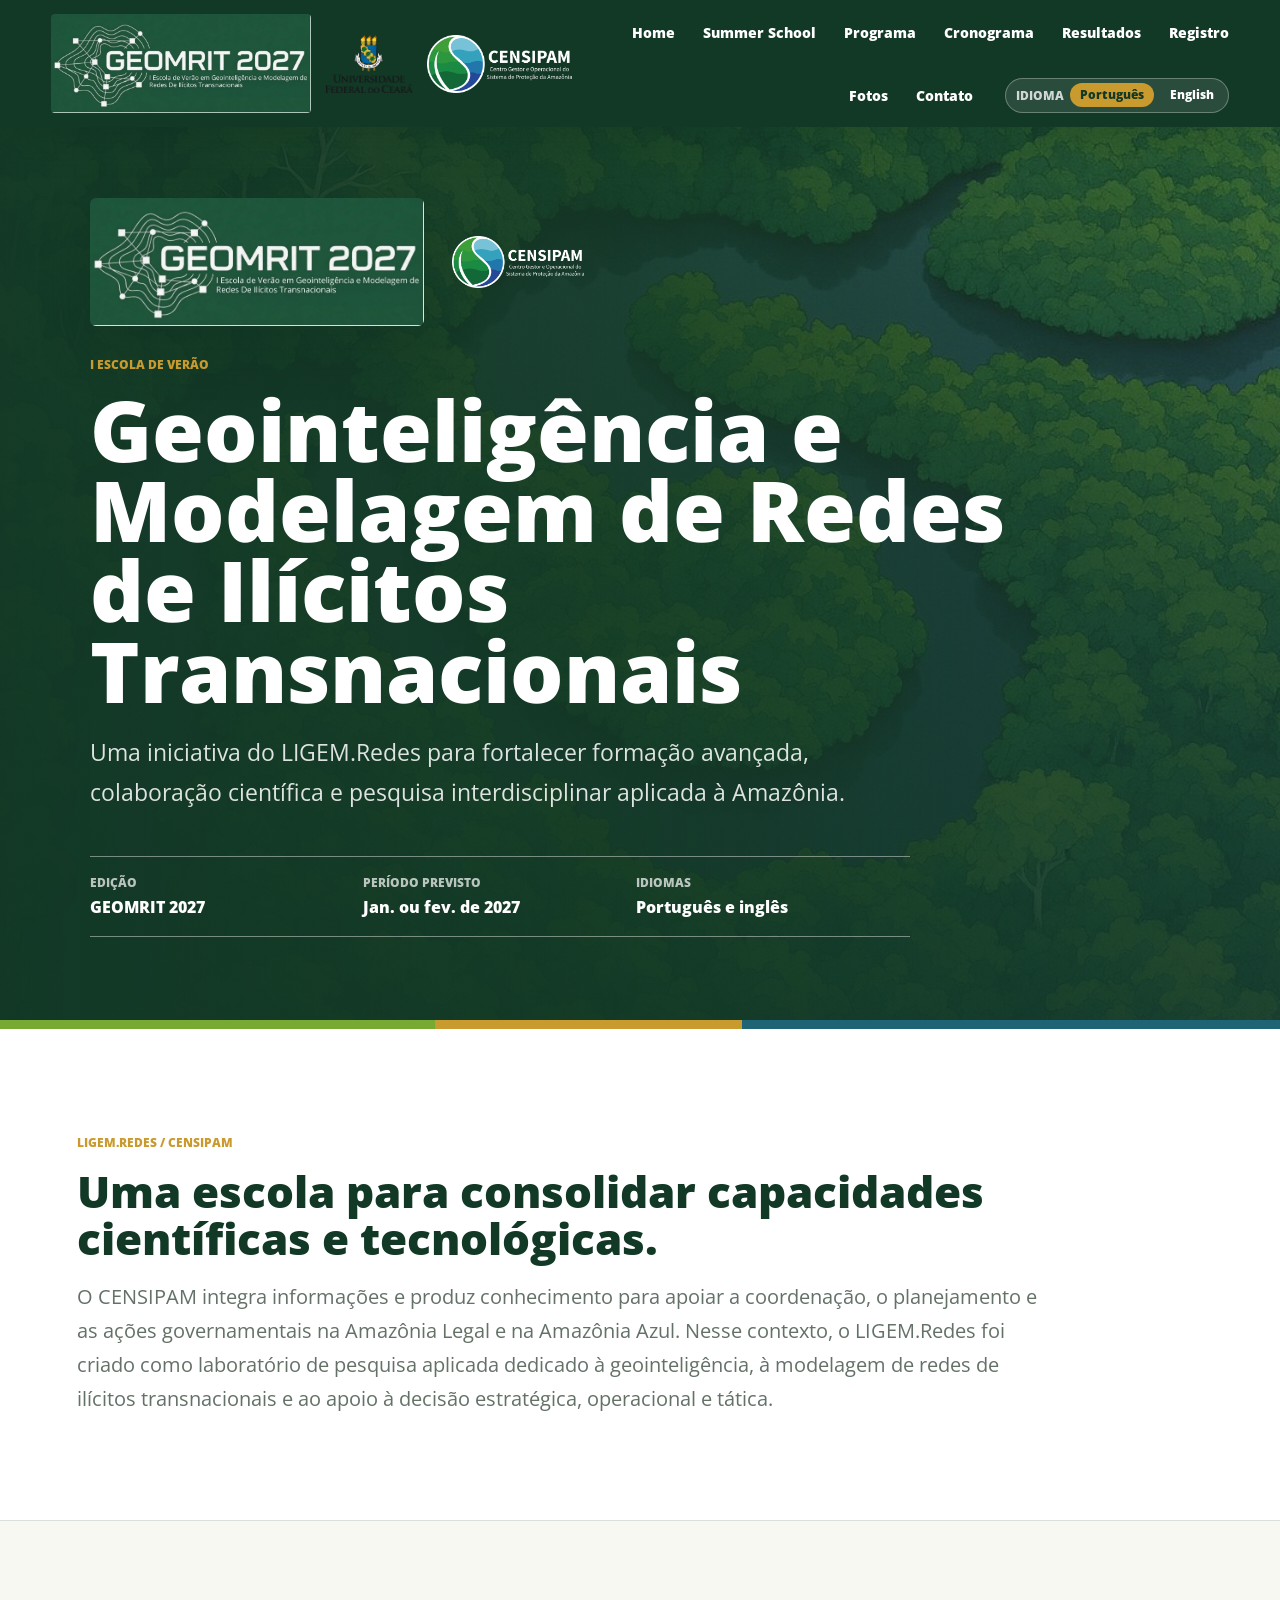
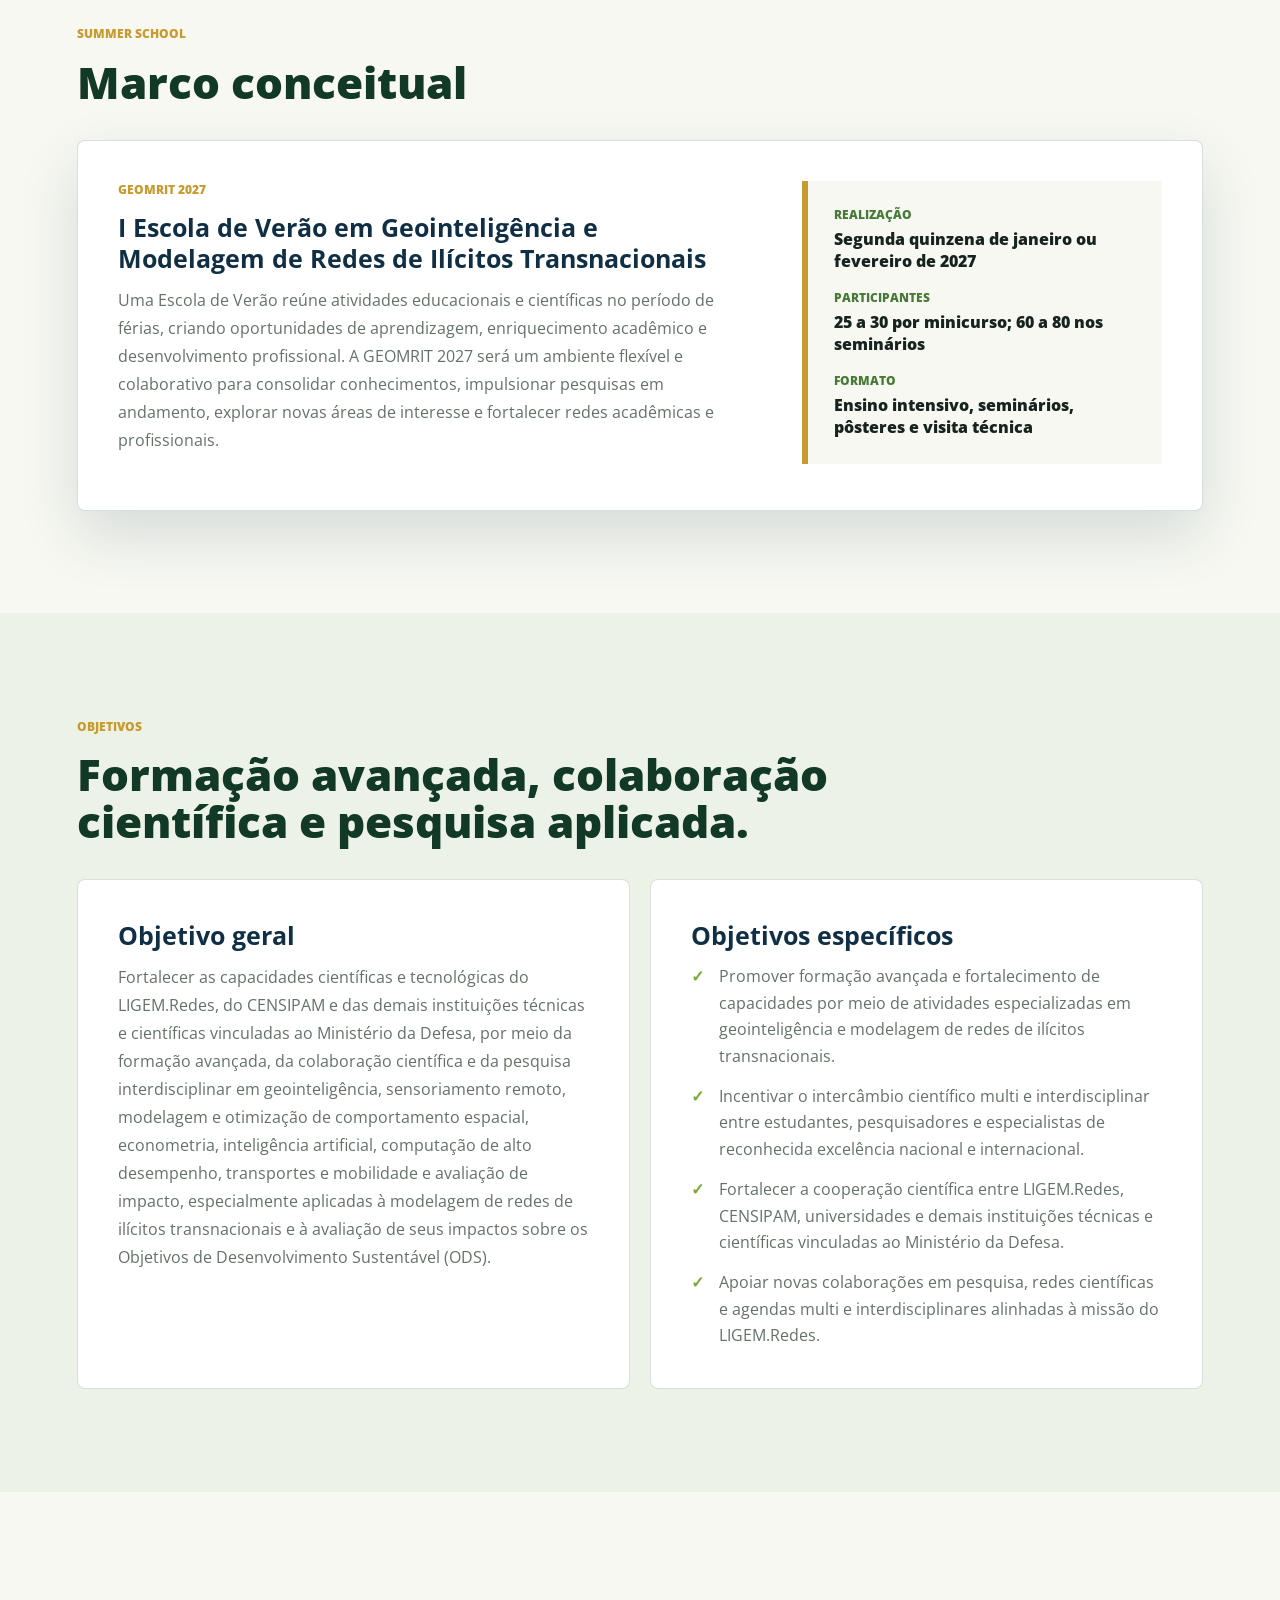
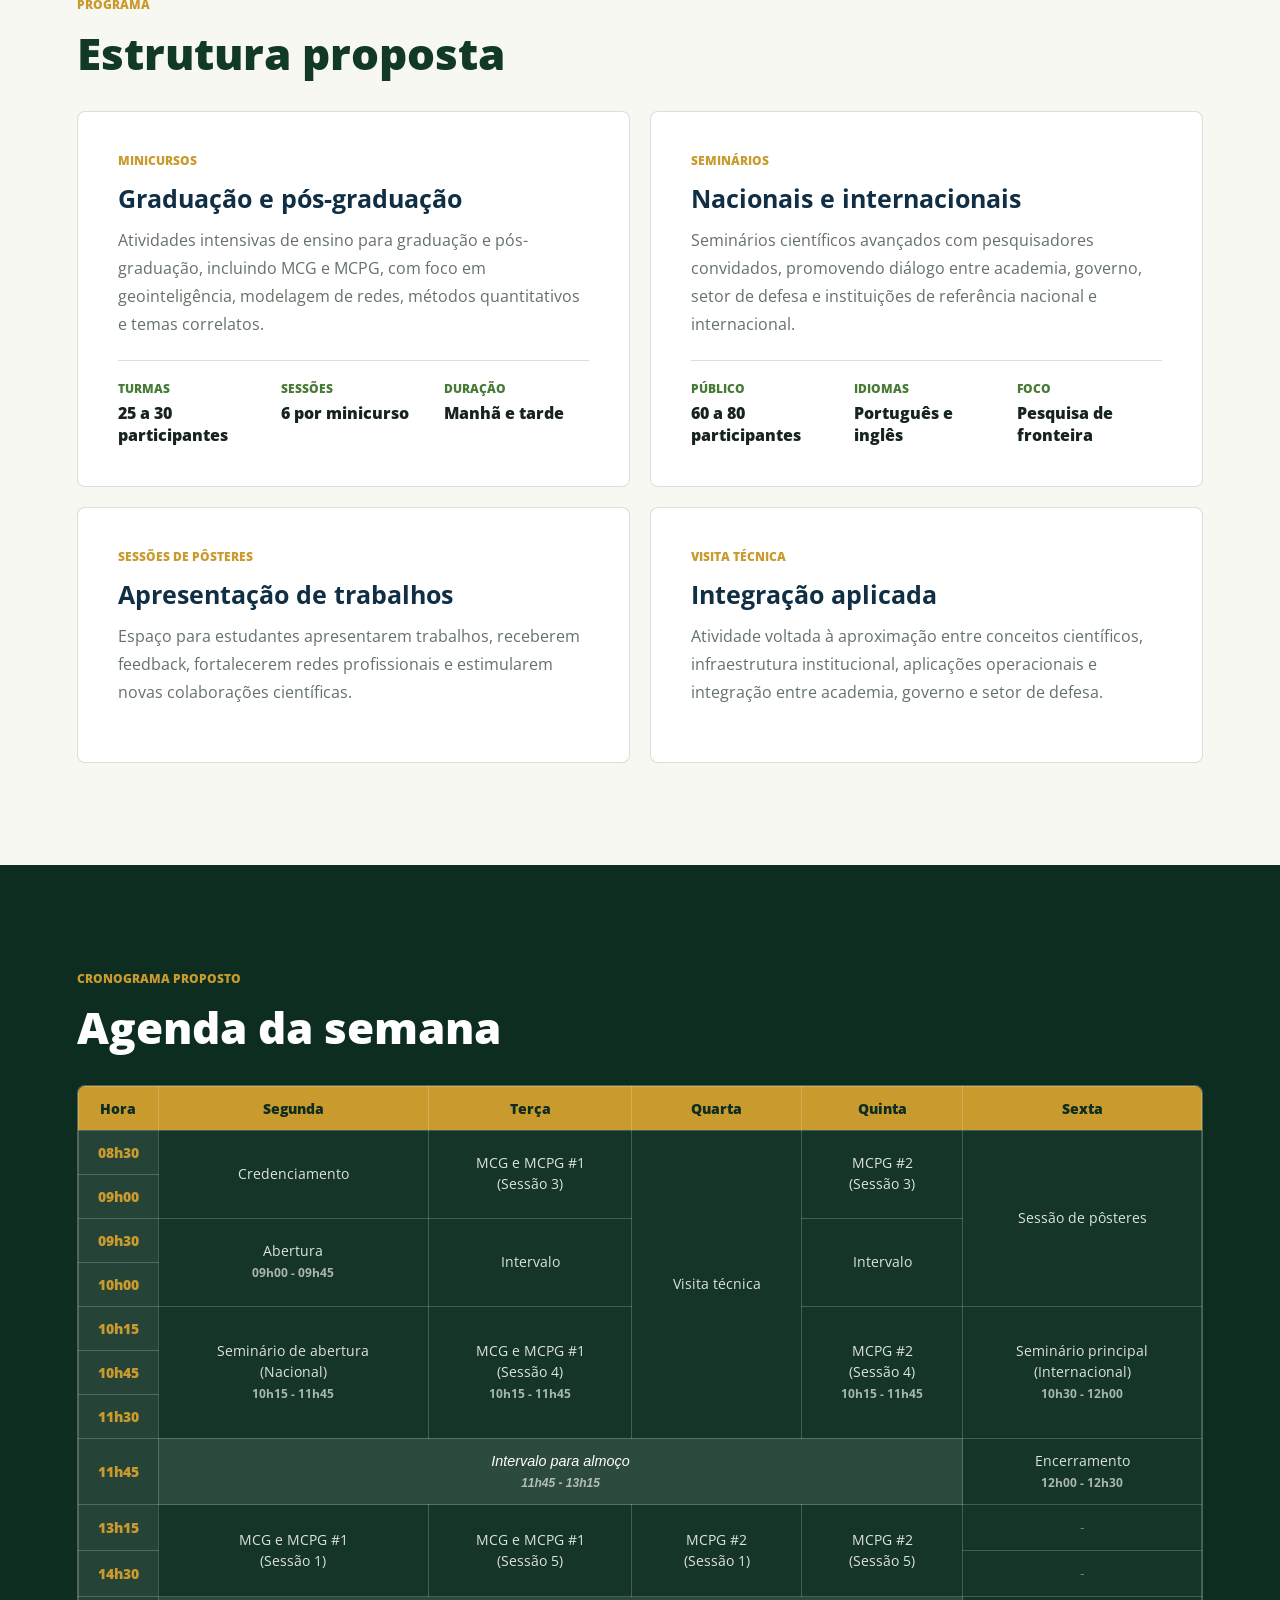
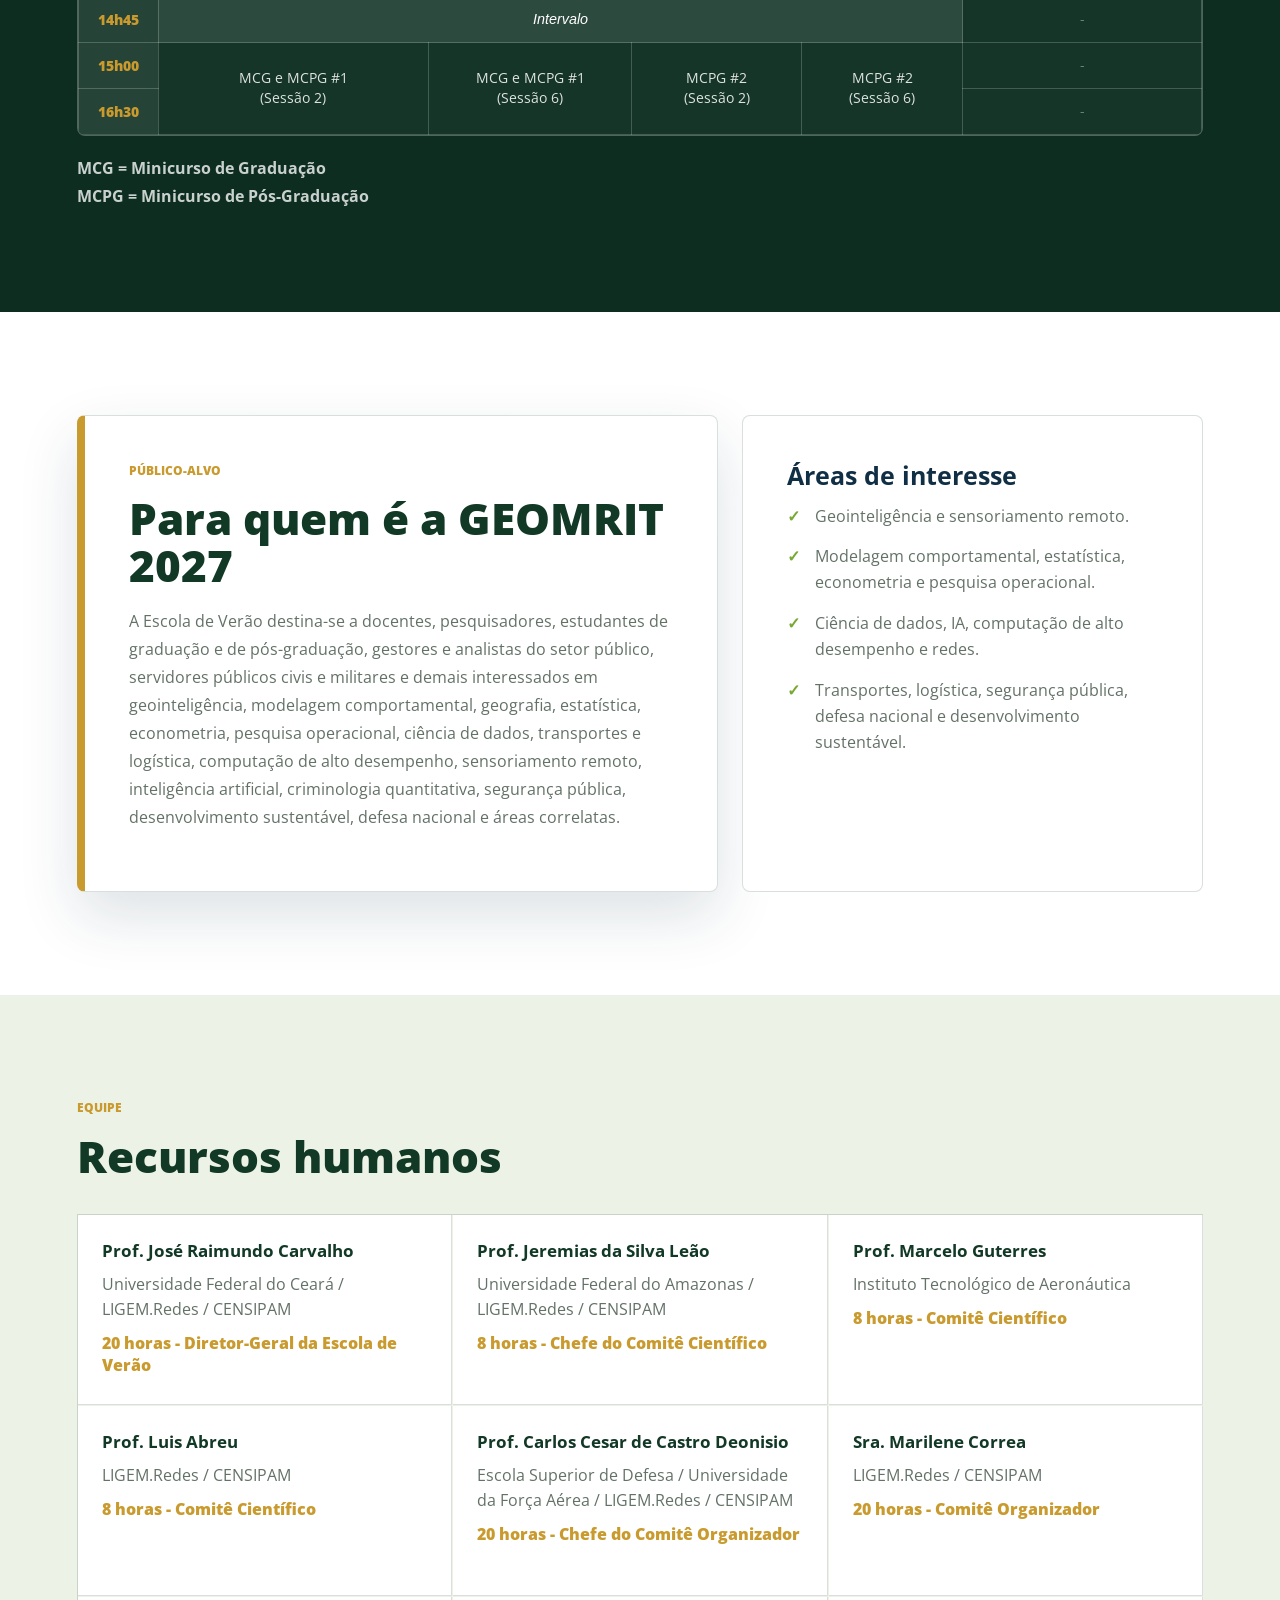
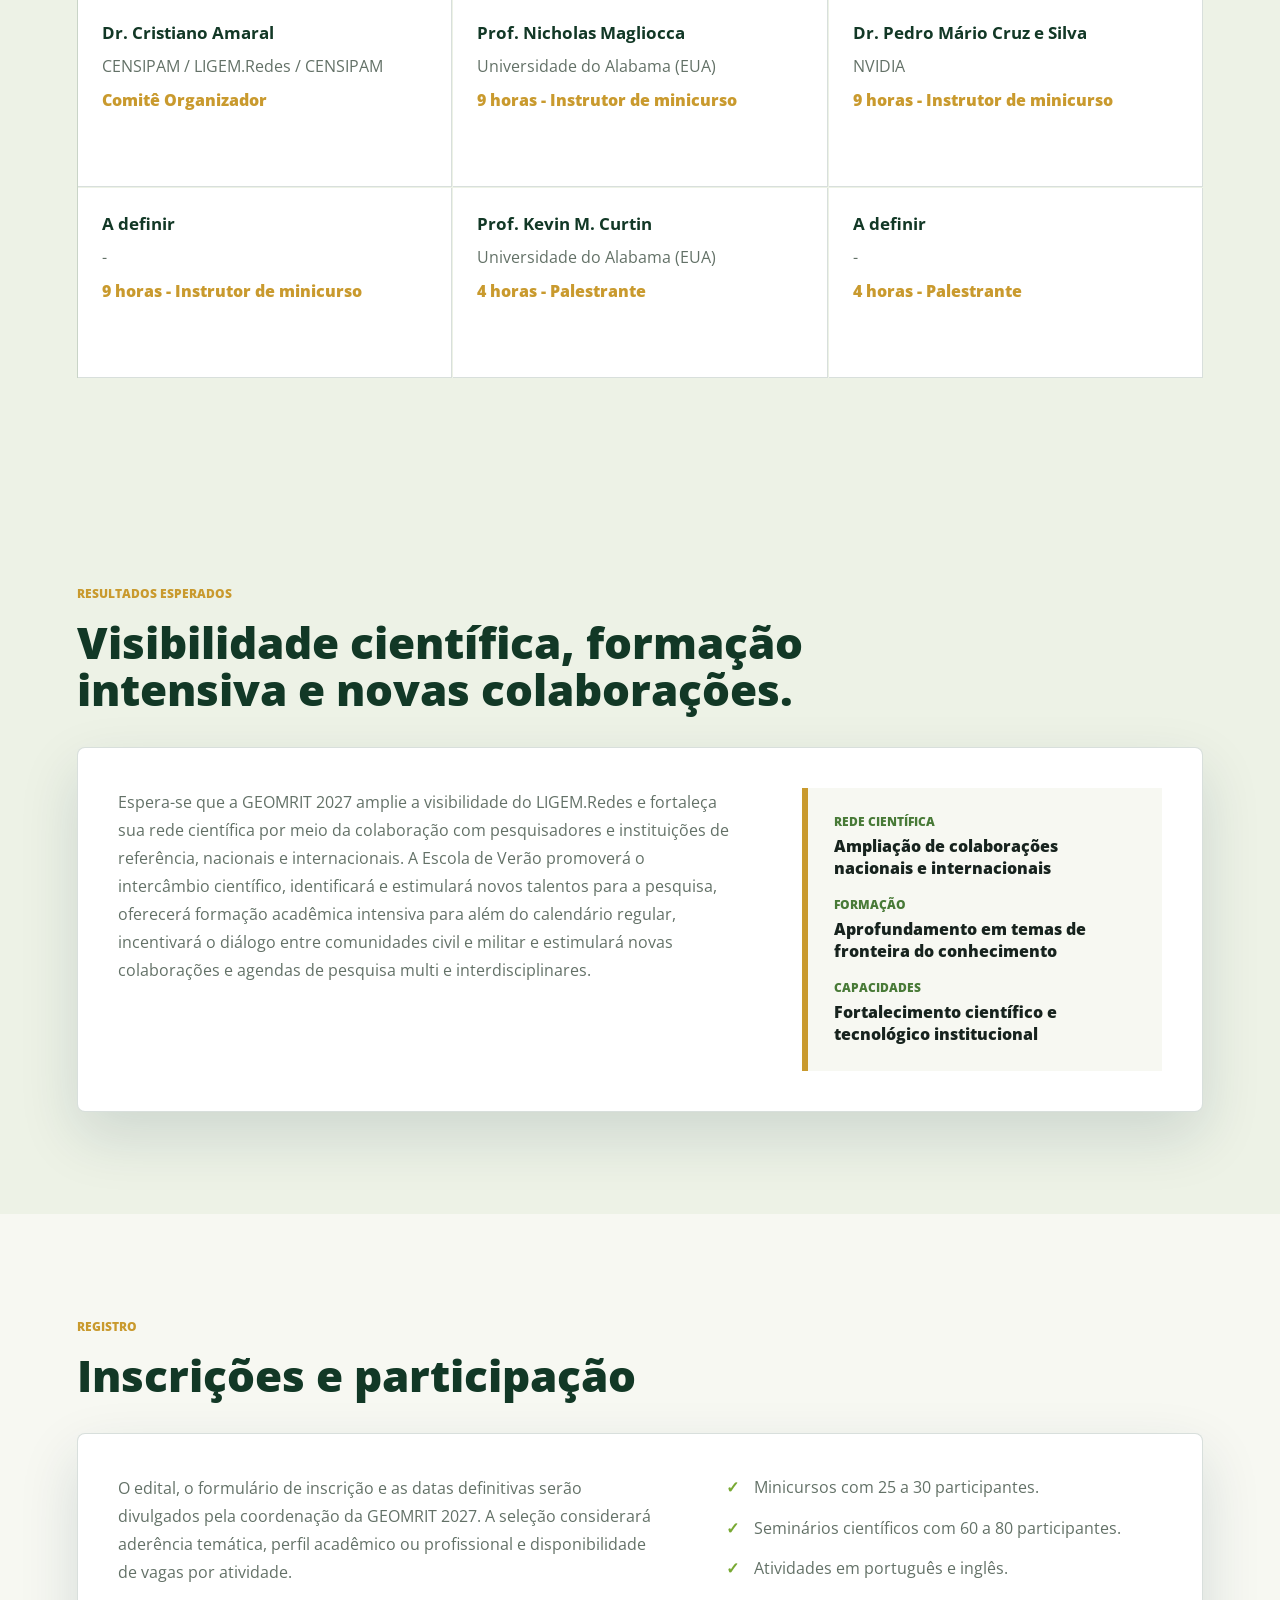
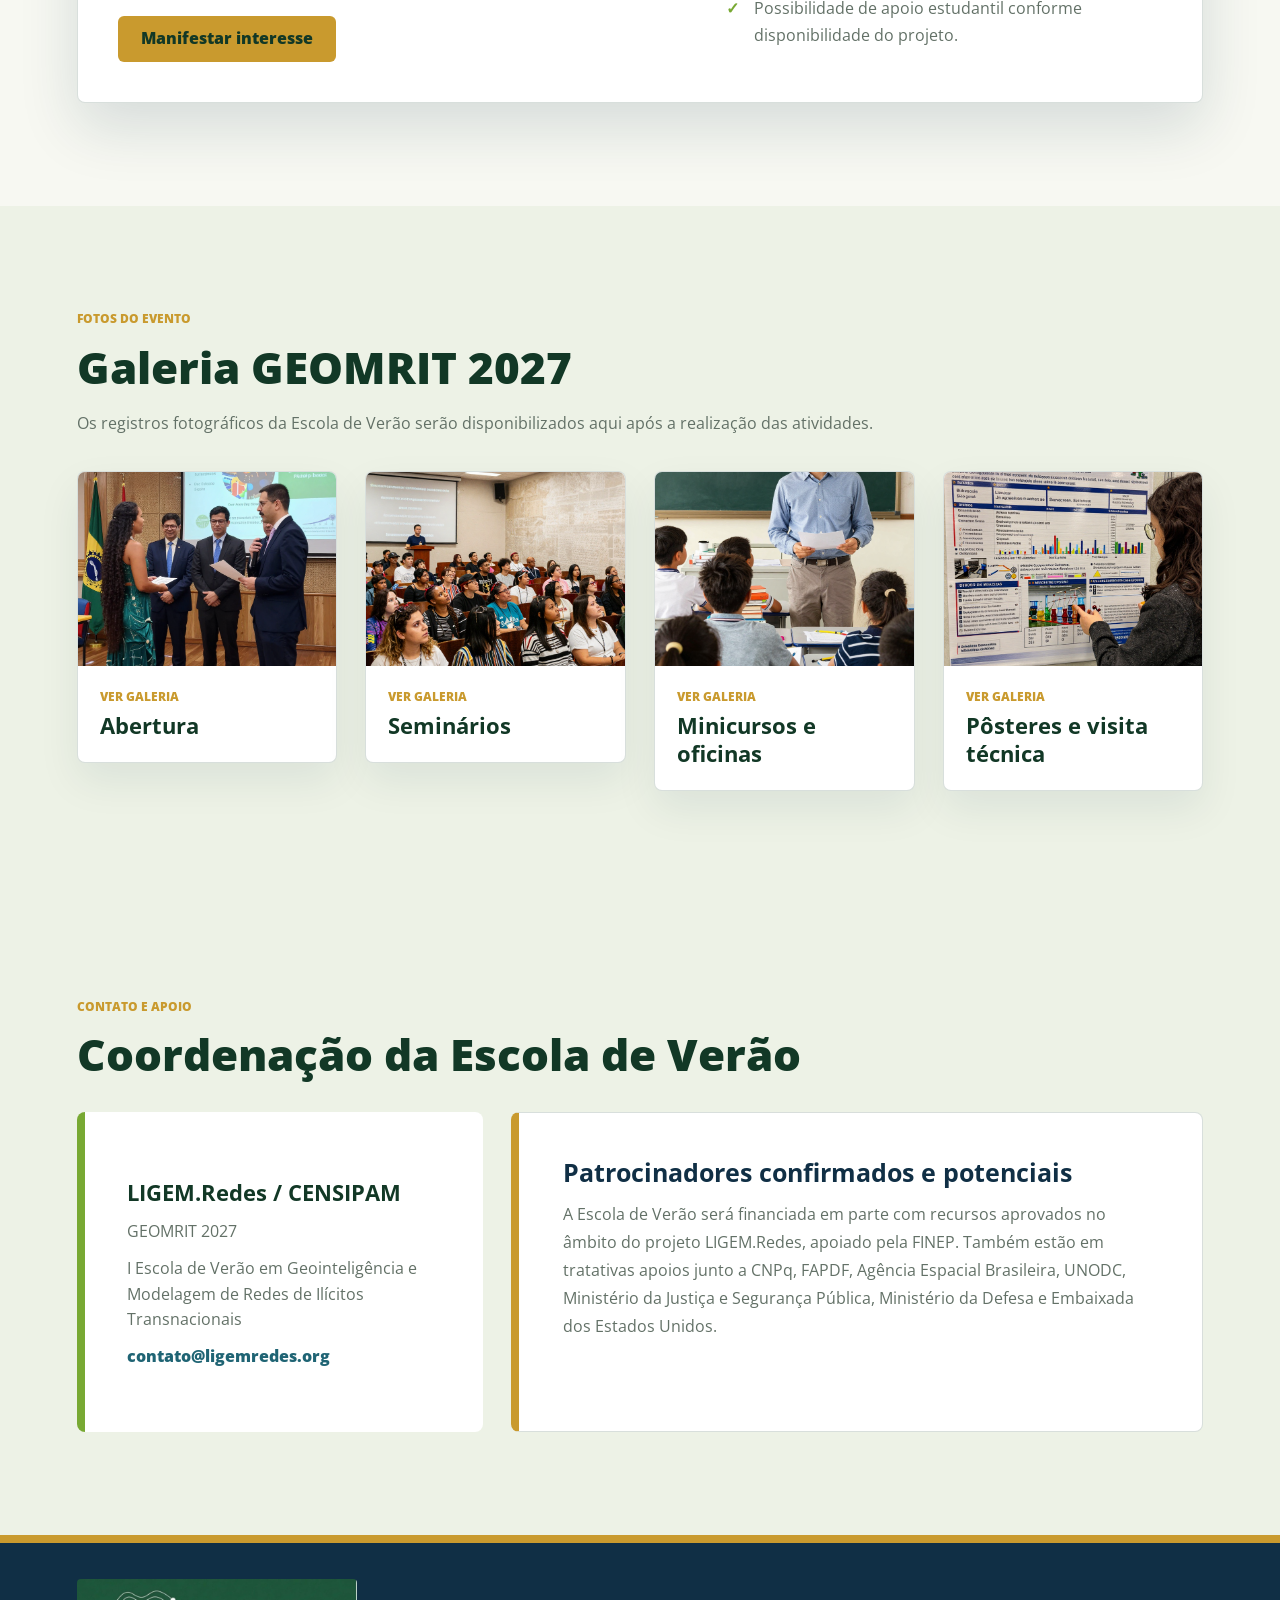
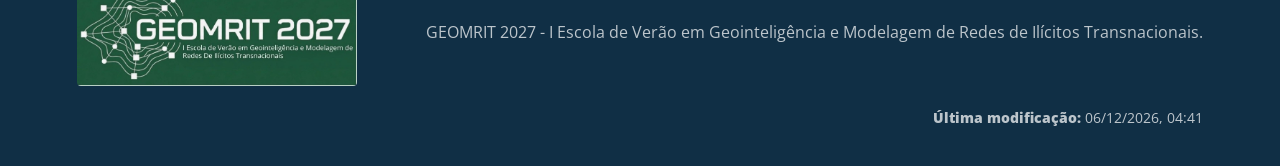
==== commit 5897e341: "Update landing page content and schedule" ====
--- a/index.html
+++ b/index.html
@@ -41,6 +41,7 @@
         <a href="#summer-school" data-i18n="nav.summerSchool">Summer School</a>
         <a href="#programa" data-i18n="nav.program">Programa</a>
         <a href="#cronograma" data-i18n="nav.schedule">Cronograma</a>
+        <a href="#resultados" data-i18n="nav.results">Resultados</a>
         <a href="#registro" data-i18n="nav.registration">Registro</a>
         <a href="#fotos" data-i18n="nav.photos">Fotos</a>
         <a href="#contato" data-i18n="nav.contact">Contato</a>
@@ -89,10 +90,12 @@
         <p class="kicker">LIGEM.Redes / CENSIPAM</p>
         <h2 data-i18n="intro.title">Uma escola para consolidar capacidades científicas e tecnológicas.</h2>
         <p data-i18n="intro.copy">
-          A GEOMRIT 2027 foi concebida como uma iniciativa estratégica para
-          consolidar e ampliar as capacidades científicas do LIGEM.Redes, do
-          CENSIPAM e das demais instituições técnicas e científicas vinculadas
-          ao Ministério da Defesa.
+          O CENSIPAM integra informações e produz conhecimento para apoiar a
+          coordenação, o planejamento e as ações governamentais na Amazônia
+          Legal e na Amazônia Azul. Nesse contexto, o LIGEM.Redes foi criado
+          como laboratório de pesquisa aplicada dedicado à geointeligência,
+          à modelagem de redes de ilícitos transnacionais e ao apoio à decisão
+          estratégica, operacional e tática.
         </p>
       </section>
 
@@ -107,11 +110,12 @@
             <span class="course-label">GEOMRIT 2027</span>
             <h3 data-i18n="summer.cardTitle">I Escola de Verão em Geointeligência e Modelagem de Redes de Ilícitos Transnacionais</h3>
             <p data-i18n="summer.copy">
-              O programa combina atividades intensivas de ensino com oportunidades
-              de intercâmbio e colaboração científica, por meio de minicursos de
-              graduação e pós-graduação, seminários científicos avançados,
-              apresentações de pôsteres e interações com pesquisadores de
-              referência nacional e internacional.
+              Uma Escola de Verão reúne atividades educacionais e científicas no
+              período de férias, criando oportunidades de aprendizagem,
+              enriquecimento acadêmico e desenvolvimento profissional. A GEOMRIT
+              2027 será um ambiente flexível e colaborativo para consolidar
+              conhecimentos, impulsionar pesquisas em andamento, explorar novas
+              áreas de interesse e fortalecer redes acadêmicas e profissionais.
             </p>
           </div>
           <aside class="course-meta" aria-label="Detalhes da escola de verão" data-i18n-aria-label="summer.metaLabel">
@@ -144,20 +148,24 @@
             <h3 data-i18n="objectives.generalTitle">Objetivo geral</h3>
             <p data-i18n="objectives.generalCopy">
               Fortalecer as capacidades científicas e tecnológicas do LIGEM.Redes,
-              do CENSIPAM e de instituições vinculadas ao Ministério da Defesa,
-              incentivando pesquisa em geointeligência, sensoriamento remoto,
-              modelagem, otimização, econometria, inteligência artificial,
-              computação de alto desempenho, transportes, mobilidade e avaliação
-              de impacto.
+              do CENSIPAM e das demais instituições técnicas e científicas
+              vinculadas ao Ministério da Defesa, por meio da formação avançada,
+              da colaboração científica e da pesquisa interdisciplinar em
+              geointeligência, sensoriamento remoto, modelagem e otimização de
+              comportamento espacial, econometria, inteligência artificial,
+              computação de alto desempenho, transportes e mobilidade e avaliação
+              de impacto, especialmente aplicadas à modelagem de redes de ilícitos
+              transnacionais e à avaliação de seus impactos sobre os Objetivos de
+              Desenvolvimento Sustentável (ODS).
             </p>
           </article>
           <article>
             <h3 data-i18n="objectives.specificTitle">Objetivos específicos</h3>
             <ul class="check-list">
-              <li data-i18n="objectives.specific1">Promover formação avançada em geointeligência e modelagem de redes de ilícitos transnacionais.</li>
-              <li data-i18n="objectives.specific2">Incentivar intercâmbio científico multi e interdisciplinar.</li>
-              <li data-i18n="objectives.specific3">Fortalecer a cooperação entre LIGEM.Redes, CENSIPAM, universidades e instituições parceiras.</li>
-              <li data-i18n="objectives.specific4">Apoiar novas colaborações, redes científicas e agendas de pesquisa alinhadas à missão do LIGEM.Redes.</li>
+              <li data-i18n="objectives.specific1">Promover formação avançada e fortalecimento de capacidades por meio de atividades especializadas em geointeligência e modelagem de redes de ilícitos transnacionais.</li>
+              <li data-i18n="objectives.specific2">Incentivar o intercâmbio científico multi e interdisciplinar entre estudantes, pesquisadores e especialistas de reconhecida excelência nacional e internacional.</li>
+              <li data-i18n="objectives.specific3">Fortalecer a cooperação científica entre LIGEM.Redes, CENSIPAM, universidades e demais instituições técnicas e científicas vinculadas ao Ministério da Defesa.</li>
+              <li data-i18n="objectives.specific4">Apoiar novas colaborações em pesquisa, redes científicas e agendas multi e interdisciplinares alinhadas à missão do LIGEM.Redes.</li>
             </ul>
           </article>
         </div>
@@ -174,8 +182,9 @@
             <span class="course-label" data-i18n="program.shortCoursesLabel">Minicursos</span>
             <h3 data-i18n="program.shortCoursesTitle">Graduação e pós-graduação</h3>
             <p data-i18n="program.shortCoursesCopy">
-              Atividades especializadas em geointeligência, modelagem de redes,
-              computação, métodos quantitativos e temas correlatos.
+              Atividades intensivas de ensino para graduação e pós-graduação,
+              incluindo MCG e MCPG, com foco em geointeligência, modelagem de
+              redes, métodos quantitativos e temas correlatos.
             </p>
             <dl class="inline-meta">
               <div>
@@ -197,8 +206,9 @@
             <span class="course-label" data-i18n="program.seminarsLabel">Seminários</span>
             <h3 data-i18n="program.seminarsTitle">Nacionais e internacionais</h3>
             <p data-i18n="program.seminarsCopy">
-              Palestras científicas avançadas com pesquisadores convidados,
-              promovendo diálogo entre academia, governo e setor de defesa.
+              Seminários científicos avançados com pesquisadores convidados,
+              promovendo diálogo entre academia, governo, setor de defesa e
+              instituições de referência nacional e internacional.
             </p>
             <dl class="inline-meta">
               <div>
@@ -220,8 +230,9 @@
             <span class="course-label" data-i18n="program.postersLabel">Sessões de pôsteres</span>
             <h3 data-i18n="program.postersTitle">Apresentação de trabalhos</h3>
             <p data-i18n="program.postersCopy">
-              Espaço para estudantes e pesquisadores compartilharem pesquisas,
-              receberem feedback e ampliarem redes de colaboração científica.
+              Espaço para estudantes apresentarem trabalhos, receberem feedback,
+              fortalecerem redes profissionais e estimularem novas colaborações
+              científicas.
             </p>
           </article>
 
@@ -230,7 +241,8 @@
             <h3 data-i18n="program.visitTitle">Integração aplicada</h3>
             <p data-i18n="program.visitCopy">
               Atividade voltada à aproximação entre conceitos científicos,
-              infraestrutura institucional e aplicações operacionais.
+              infraestrutura institucional, aplicações operacionais e integração
+              entre academia, governo e setor de defesa.
             </p>
           </article>
         </div>
@@ -242,49 +254,101 @@
           <h2 data-i18n="schedule.title">Agenda da semana</h2>
         </div>
 
-        <div class="program-table" role="table" aria-label="Cronograma proposto da GEOMRIT 2027" data-i18n-aria-label="schedule.tableLabel">
-          <div role="row">
-            <span role="columnheader" data-i18n="schedule.dayHeader">Dia</span>
-            <span role="columnheader" data-i18n="schedule.activitiesHeader">Atividades principais</span>
-            <span role="columnheader" data-i18n="schedule.timeHeader">Horários</span>
-          </div>
-          <div role="row">
-            <span role="cell" data-i18n="schedule.monday">Segunda</span>
-            <span role="cell" data-i18n="schedule.mondayActivities">Credenciamento, abertura, seminário nacional, minicurso de graduação e minicurso de pós-graduação #1</span>
-            <span role="cell">09h00-16h30</span>
-          </div>
-          <div role="row">
-            <span role="cell" data-i18n="schedule.tuesday">Terça</span>
-            <span role="cell" data-i18n="schedule.tuesdayActivities">Seminário internacional e continuidade dos minicursos de graduação e pós-graduação #1</span>
-            <span role="cell">08h30-16h30</span>
-          </div>
-          <div role="row">
-            <span role="cell" data-i18n="schedule.wednesday">Quarta</span>
-            <span role="cell" data-i18n="schedule.wednesdayActivities">Visita técnica</span>
-            <span role="cell">08h30-12h00</span>
-          </div>
-          <div role="row">
-            <span role="cell" data-i18n="schedule.thursday">Quinta</span>
-            <span role="cell" data-i18n="schedule.thursdayActivities">Minicurso de pós-graduação #2, sessões 1 a 4</span>
-            <span role="cell">08h30-16h30</span>
-          </div>
-          <div role="row">
-            <span role="cell" data-i18n="schedule.friday">Sexta</span>
-            <span role="cell" data-i18n="schedule.fridayActivities">Sessão de pôsteres, minicurso de pós-graduação #2 e encerramento</span>
-            <span role="cell">08h30-12h30</span>
-          </div>
-        </div>
+        <div class="schedule-table-wrap">
+          <table class="schedule-table" aria-label="Cronograma proposto da GEOMRIT 2027" data-i18n-aria-label="schedule.tableLabel">
+            <thead>
+              <tr>
+                <th scope="col">Hora</th>
+                <th scope="col" data-i18n="schedule.monday">Segunda</th>
+                <th scope="col" data-i18n="schedule.tuesday">Terça</th>
+                <th scope="col" data-i18n="schedule.wednesday">Quarta</th>
+                <th scope="col" data-i18n="schedule.thursday">Quinta</th>
+                <th scope="col" data-i18n="schedule.friday">Sexta</th>
+              </tr>
+            </thead>
+            <tbody>
+              <tr>
+                <th scope="row">08h30</th>
+                <td rowspan="2">Credenciamento</td>
+                <td rowspan="2">MCG e MCPG #1<br>(Sessão 3)</td>
+                <td rowspan="7">Visita técnica</td>
+                <td rowspan="2">MCPG #2<br>(Sessão 3)</td>
+                <td rowspan="4">Sessão de pôsteres</td>
+              </tr>
+              <tr><th scope="row">09h00</th></tr>
+              <tr>
+                <th scope="row">09h30</th>
+                <td rowspan="2">Abertura<br><small>09h00 - 09h45</small></td>
+                <td rowspan="2">Intervalo</td>
+                <td rowspan="2">Intervalo</td>
+              </tr>
+              <tr><th scope="row">10h00</th></tr>
+              <tr>
+                <th scope="row">10h15</th>
+                <td rowspan="3">Seminário de abertura<br>(Nacional)<br><small>10h15 - 11h45</small></td>
+                <td rowspan="3">MCG e MCPG #1<br>(Sessão 4)<br><small>10h15 - 11h45</small></td>
+                <td rowspan="3">MCPG #2<br>(Sessão 4)<br><small>10h15 - 11h45</small></td>
+                <td rowspan="3">Seminário principal<br>(Internacional)<br><small>10h30 - 12h00</small></td>
+              </tr>
+              <tr><th scope="row">10h45</th></tr>
+              <tr><th scope="row">11h30</th></tr>
+              <tr>
+                <th scope="row">11h45</th>
+                <td colspan="4" class="break-cell">Intervalo para almoço<br><small>11h45 - 13h15</small></td>
+                <td>Encerramento<br><small>12h00 - 12h30</small></td>
+              </tr>
+              <tr>
+                <th scope="row">13h15</th>
+                <td rowspan="2">MCG e MCPG #1<br>(Sessão 1)</td>
+                <td rowspan="2">MCG e MCPG #1<br>(Sessão 5)</td>
+                <td rowspan="2">MCPG #2<br>(Sessão 1)</td>
+                <td rowspan="2">MCPG #2<br>(Sessão 5)</td>
+                <td class="empty-cell">-</td>
+              </tr>
+              <tr>
+                <th scope="row">14h30</th>
+                <td class="empty-cell">-</td>
+              </tr>
+              <tr>
+                <th scope="row">14h45</th>
+                <td colspan="4" class="break-cell">Intervalo</td>
+                <td class="empty-cell">-</td>
+              </tr>
+              <tr>
+                <th scope="row">15h00</th>
+                <td rowspan="2">MCG e MCPG #1<br>(Sessão 2)</td>
+                <td rowspan="2">MCG e MCPG #1<br>(Sessão 6)</td>
+                <td rowspan="2">MCPG #2<br>(Sessão 2)</td>
+                <td rowspan="2">MCPG #2<br>(Sessão 6)</td>
+                <td class="empty-cell">-</td>
+              </tr>
+              <tr>
+                <th scope="row">16h30</th>
+                <td class="empty-cell">-</td>
+              </tr>
+            </tbody>
+          </table>
+        </div>
+
+        <p class="schedule-note">
+          <span data-i18n="schedule.noteMcg">MCG = Minicurso de Graduação</span>
+          <span data-i18n="schedule.noteMcpg">MCPG = Minicurso de Pós-Graduação</span>
+        </p>
       </section>
 
       <section class="content-section split" id="publico">
         <div class="registration-panel">
           <p class="eyebrow" data-i18n="audience.eyebrow">Público-alvo</p>
           <h2 data-i18n="audience.title">Para quem é a GEOMRIT 2027</h2>
-          <p data-i18n="audience.copy">
+        <p data-i18n="audience.copy">
             A Escola de Verão destina-se a docentes, pesquisadores, estudantes
-            de graduação e pós-graduação, gestores e analistas do setor público,
-            servidores públicos civis e militares e demais interessados em áreas
-            conectadas ao tema.
+            de graduação e de pós-graduação, gestores e analistas do setor
+            público, servidores públicos civis e militares e demais interessados
+            em geointeligência, modelagem comportamental, geografia, estatística,
+            econometria, pesquisa operacional, ciência de dados, transportes e
+            logística, computação de alto desempenho, sensoriamento remoto,
+            inteligência artificial, criminologia quantitativa, segurança pública,
+            desenvolvimento sustentável, defesa nacional e áreas correlatas.
           </p>
         </div>
 
@@ -309,49 +373,103 @@
           <article>
             <strong>Prof. José Raimundo Carvalho</strong>
             <span data-i18n="team.joseInstitution">Universidade Federal do Ceará / LIGEM.Redes / CENSIPAM</span>
-            <em data-i18n="team.generalDirector">Diretor-Geral da Escola de Verão</em>
+            <em data-i18n="team.generalDirector">20 horas - Diretor-Geral da Escola de Verão</em>
           </article>
           <article>
             <strong>Prof. Jeremias da Silva Leão</strong>
             <span data-i18n="team.jeremiasInstitution">Universidade Federal do Amazonas / LIGEM.Redes / CENSIPAM</span>
-            <em data-i18n="team.scientificLead">Chefe do Comitê Científico</em>
+            <em data-i18n="team.scientificLead">8 horas - Chefe do Comitê Científico</em>
           </article>
           <article>
             <strong>Prof. Marcelo Guterres</strong>
             <span data-i18n="team.marceloInstitution">Instituto Tecnológico de Aeronáutica</span>
-            <em data-i18n="team.scientificCommittee">Comitê Científico</em>
+            <em data-i18n="team.scientificCommittee">8 horas - Comitê Científico</em>
           </article>
           <article>
             <strong>Prof. Luis Abreu</strong>
             <span>LIGEM.Redes / CENSIPAM</span>
-            <em data-i18n="team.scientificCommittee">Comitê Científico</em>
+            <em data-i18n="team.scientificCommittee">8 horas - Comitê Científico</em>
           </article>
           <article>
             <strong>Prof. Carlos Cesar de Castro Deonisio</strong>
             <span data-i18n="team.carlosInstitution">Escola Superior de Defesa / Universidade da Força Aérea / LIGEM.Redes / CENSIPAM</span>
-            <em data-i18n="team.organizingLead">Chefe do Comitê Organizador</em>
+            <em data-i18n="team.organizingLead">20 horas - Chefe do Comitê Organizador</em>
           </article>
           <article>
             <strong>Sra. Marilene Correa</strong>
             <span>LIGEM.Redes / CENSIPAM</span>
-            <em data-i18n="team.organizingCommittee">Comitê Organizador</em>
+            <em data-i18n="team.organizingCommittee">20 horas - Comitê Organizador</em>
           </article>
           <article>
             <strong>Dr. Cristiano Amaral</strong>
             <span>CENSIPAM / LIGEM.Redes / CENSIPAM</span>
-            <em data-i18n="team.organizingCommittee">Comitê Organizador</em>
+            <em data-i18n="team.cristianoRole">Comitê Organizador</em>
           </article>
           <article>
             <strong>Prof. Nicholas Magliocca</strong>
             <span data-i18n="team.nicholasInstitution">Universidade do Alabama (EUA)</span>
-            <em data-i18n="team.shortCourseInstructor">Instrutor de minicurso</em>
+            <em data-i18n="team.shortCourseInstructor">9 horas - Instrutor de minicurso</em>
           </article>
           <article>
             <strong>Dr. Pedro Mário Cruz e Silva</strong>
             <span>NVIDIA</span>
-            <em data-i18n="team.shortCourseInstructor">Instrutor de minicurso</em>
-          </article>
-        </div>
+            <em data-i18n="team.shortCourseInstructor">9 horas - Instrutor de minicurso</em>
+          </article>
+          <article>
+            <strong>A definir</strong>
+            <span>-</span>
+            <em data-i18n="team.shortCourseInstructor">9 horas - Instrutor de minicurso</em>
+          </article>
+          <article>
+            <strong>Prof. Kevin M. Curtin</strong>
+            <span data-i18n="team.kevinInstitution">Universidade do Alabama (EUA)</span>
+            <em data-i18n="team.speaker">4 horas - Palestrante</em>
+          </article>
+          <article>
+            <strong>A definir</strong>
+            <span>-</span>
+            <em data-i18n="team.speaker">4 horas - Palestrante</em>
+          </article>
+        </div>
+      </section>
+
+      <section class="content-section alt" id="resultados">
+        <div class="section-title">
+          <p class="eyebrow" data-i18n="results.eyebrow">Resultados esperados</p>
+          <h2 data-i18n="results.title">Visibilidade científica, formação intensiva e novas colaborações.</h2>
+        </div>
+
+        <article class="course-card featured-course">
+          <div>
+            <p data-i18n="results.copy">
+              Espera-se que a GEOMRIT 2027 amplie a visibilidade do LIGEM.Redes
+              e fortaleça sua rede científica por meio da colaboração com
+              pesquisadores e instituições de referência, nacionais e
+              internacionais. A Escola de Verão promoverá o intercâmbio
+              científico, identificará e estimulará novos talentos para a
+              pesquisa, oferecerá formação acadêmica intensiva para além do
+              calendário regular, incentivará o diálogo entre comunidades civil e
+              militar e estimulará novas colaborações e agendas de pesquisa multi
+              e interdisciplinares.
+            </p>
+          </div>
+          <aside class="course-meta" aria-label="Síntese dos resultados esperados" data-i18n-aria-label="results.metaLabel">
+            <dl>
+              <div>
+                <dt data-i18n="results.networkLabel">Rede científica</dt>
+                <dd data-i18n="results.networkValue">Ampliação de colaborações nacionais e internacionais</dd>
+              </div>
+              <div>
+                <dt data-i18n="results.trainingLabel">Formação</dt>
+                <dd data-i18n="results.trainingValue">Aprofundamento em temas de fronteira do conhecimento</dd>
+              </div>
+              <div>
+                <dt data-i18n="results.capacityLabel">Capacidades</dt>
+                <dd data-i18n="results.capacityValue">Fortalecimento científico e tecnológico institucional</dd>
+              </div>
+            </dl>
+          </aside>
+        </article>
       </section>
 
       <section class="content-section" id="registro">
@@ -464,7 +582,11 @@
       <a class="brand image-brand footer-brand" href="#inicio" aria-label="GEOMRIT 2027">
         <img src="assets/summer-school-logo.jpg" alt="GEOMRIT 2027">
       </a>
-      <p data-i18n="footer.copy">GEOMRIT 2027 - LIGEM.Redes Summer School.</p>
+      <p data-i18n="footer.copy">GEOMRIT 2027 - I Escola de Verão em Geointeligência e Modelagem de Redes de Ilícitos Transnacionais.</p>
+      <p class="last-modified">
+        <span data-i18n="footer.updatedLabel">Última modificação:</span>
+        <span id="last-modified-date"></span>
+      </p>
     </footer>
 
     <script src="script.js"></script>
--- a/styles.css
+++ b/styles.css
@@ -21,6 +21,7 @@
 
 html {
   scroll-behavior: smooth;
+  scroll-padding-top: 112px;
 }
 
 body {
@@ -85,7 +86,8 @@
   align-items: center;
   padding: 14px clamp(18px, 4vw, 56px);
   color: var(--white);
-  background: linear-gradient(180deg, rgba(18, 56, 38, 0.94), rgba(18, 56, 38, 0.18));
+  background: var(--green-900);
+  box-shadow: 0 14px 34px rgba(12, 45, 32, 0.24);
 }
 
 .brand {
@@ -260,6 +262,7 @@
   position: relative;
   z-index: 1;
   width: min(1020px, calc(100% - 36px));
+  max-width: calc(100vw - 36px);
   padding: clamp(150px, 22vh, 220px) 0 92px;
   margin-left: clamp(18px, 7vw, 92px);
 }
@@ -486,6 +489,72 @@
 .program-table [role="cell"]:last-child {
   color: var(--white);
   font-weight: 800;
+}
+
+.schedule-table-wrap {
+  overflow-x: auto;
+  border: 1px solid rgba(255, 255, 255, 0.24);
+  border-radius: 8px;
+  background: rgba(255, 255, 255, 0.04);
+}
+
+.schedule-table {
+  width: 100%;
+  min-width: 920px;
+  border-collapse: collapse;
+  color: var(--white);
+  font-size: 0.9rem;
+}
+
+.schedule-table th,
+.schedule-table td {
+  padding: 12px 10px;
+  border: 1px solid rgba(255, 255, 255, 0.2);
+  text-align: center;
+  vertical-align: middle;
+}
+
+.schedule-table thead th {
+  color: var(--green-950);
+  background: var(--yellow-500);
+  font-weight: 800;
+}
+
+.schedule-table tbody th {
+  width: 80px;
+  color: var(--yellow-500);
+  font-weight: 800;
+  background: rgba(255, 255, 255, 0.07);
+}
+
+.schedule-table td {
+  color: rgba(255, 255, 255, 0.86);
+  line-height: 1.45;
+}
+
+.schedule-table small {
+  color: rgba(255, 255, 255, 0.64);
+  font-weight: 700;
+}
+
+.schedule-table .break-cell {
+  color: var(--white);
+  font-style: italic;
+  background: rgba(255, 255, 255, 0.1);
+}
+
+.schedule-table .empty-cell {
+  color: rgba(255, 255, 255, 0.38);
+}
+
+.schedule-note {
+  margin: 18px 0 0;
+  color: rgba(255, 255, 255, 0.78);
+  font-weight: 700;
+}
+
+.schedule-note span {
+  display: block;
 }
 
 .split {
@@ -761,6 +830,16 @@
   color: rgba(255, 255, 255, 0.72);
 }
 
+.last-modified {
+  width: 100%;
+  font-size: 0.86rem;
+  text-align: right;
+}
+
+.last-modified span:first-child {
+  font-weight: 800;
+}
+
 @media (max-width: 1060px) {
   .site-header {
     grid-template-columns: auto auto;
@@ -781,6 +860,14 @@
 @media (max-width: 940px) {
   .hero-content {
     margin-inline: auto;
+  }
+
+  /* On small screens, position the menu toggle at the bottom of its grid container with spacing for adjacent elements. */
+  .site-header .menu-toggle {
+    justify-self: end;
+    align-self: end;
+    padding-top: 12px;
+    margin-bottom: 48px;
   }
 
   .hero-facts,
@@ -810,38 +897,66 @@
 }
 
 @media (max-width: 620px) {
+  html {
+    scroll-padding-top: 150px;
+  }
+
   .site-header {
-    grid-template-columns: auto 1fr auto;
-    gap: 12px;
-    padding: 10px 14px;
-    background: rgba(18, 56, 38, 0.96);
+    background-color: var(--green-900);
+    display: flex;
+    flex-wrap: wrap;
+    gap: 8px 4px;
+    align-items: center;
+    padding: 7px clamp(12px, 3vw, 18px);
     box-shadow: 0 14px 34px rgba(12, 45, 32, 0.22);
   }
 
   .image-brand {
-    width: min(190px, 62vw);
+    width: min(170px, 68vw);
   }
 
   .censipam-brand {
-    justify-self: start;
-  }
-
-  .censipam-brand img {
-    height: 48px;
+    order: -1;
   }
 
   .menu-toggle {
-    position: relative;
-    display: inline-flex;
-    justify-self: end;
+    margin-left: auto;
+  }
+
+  /* On small screens the header has only 3 items per row. Push the link row below them so it fills the available width instead of being cramped next to the brand. */
+  #primary-navigation {
+    order: 8;
+    width: 100%;
+    display: flex;
+  }
+
+  .language-switch,
+  [data-language] {
+    margin-left: 0;
+  }
+
+  .image-brand,
+  .nav-links,
+  .censipam-brand {
+    order: auto;
+  }
+
+  /* The brand image takes the left portion of a small header. Push it toward the right edge so the nav links sit closer to center on the line above the menu bar. */
+  .image-brand {
+    margin-right: clamp(8px, 4vw, 28px);
   }
 
   .nav-links {
-    position: absolute;
-    top: calc(100% + 8px);
-    right: 14px;
-    left: 14px;
-    display: grid;
+    justify-content: flex-start;
+  }
+
+  /* If no brand image is present (only UF + CENSIPAM), distribute spacing evenly so the language switch can sit on the right edge of its row. */
+  .image-brand:empty,
+  div.image-brand:not(:first-child) {
+    order: -1;
+  }
+
+  .nav-links {
     max-height: calc(100svh - 92px);
     padding: 18px;
     overflow: auto;
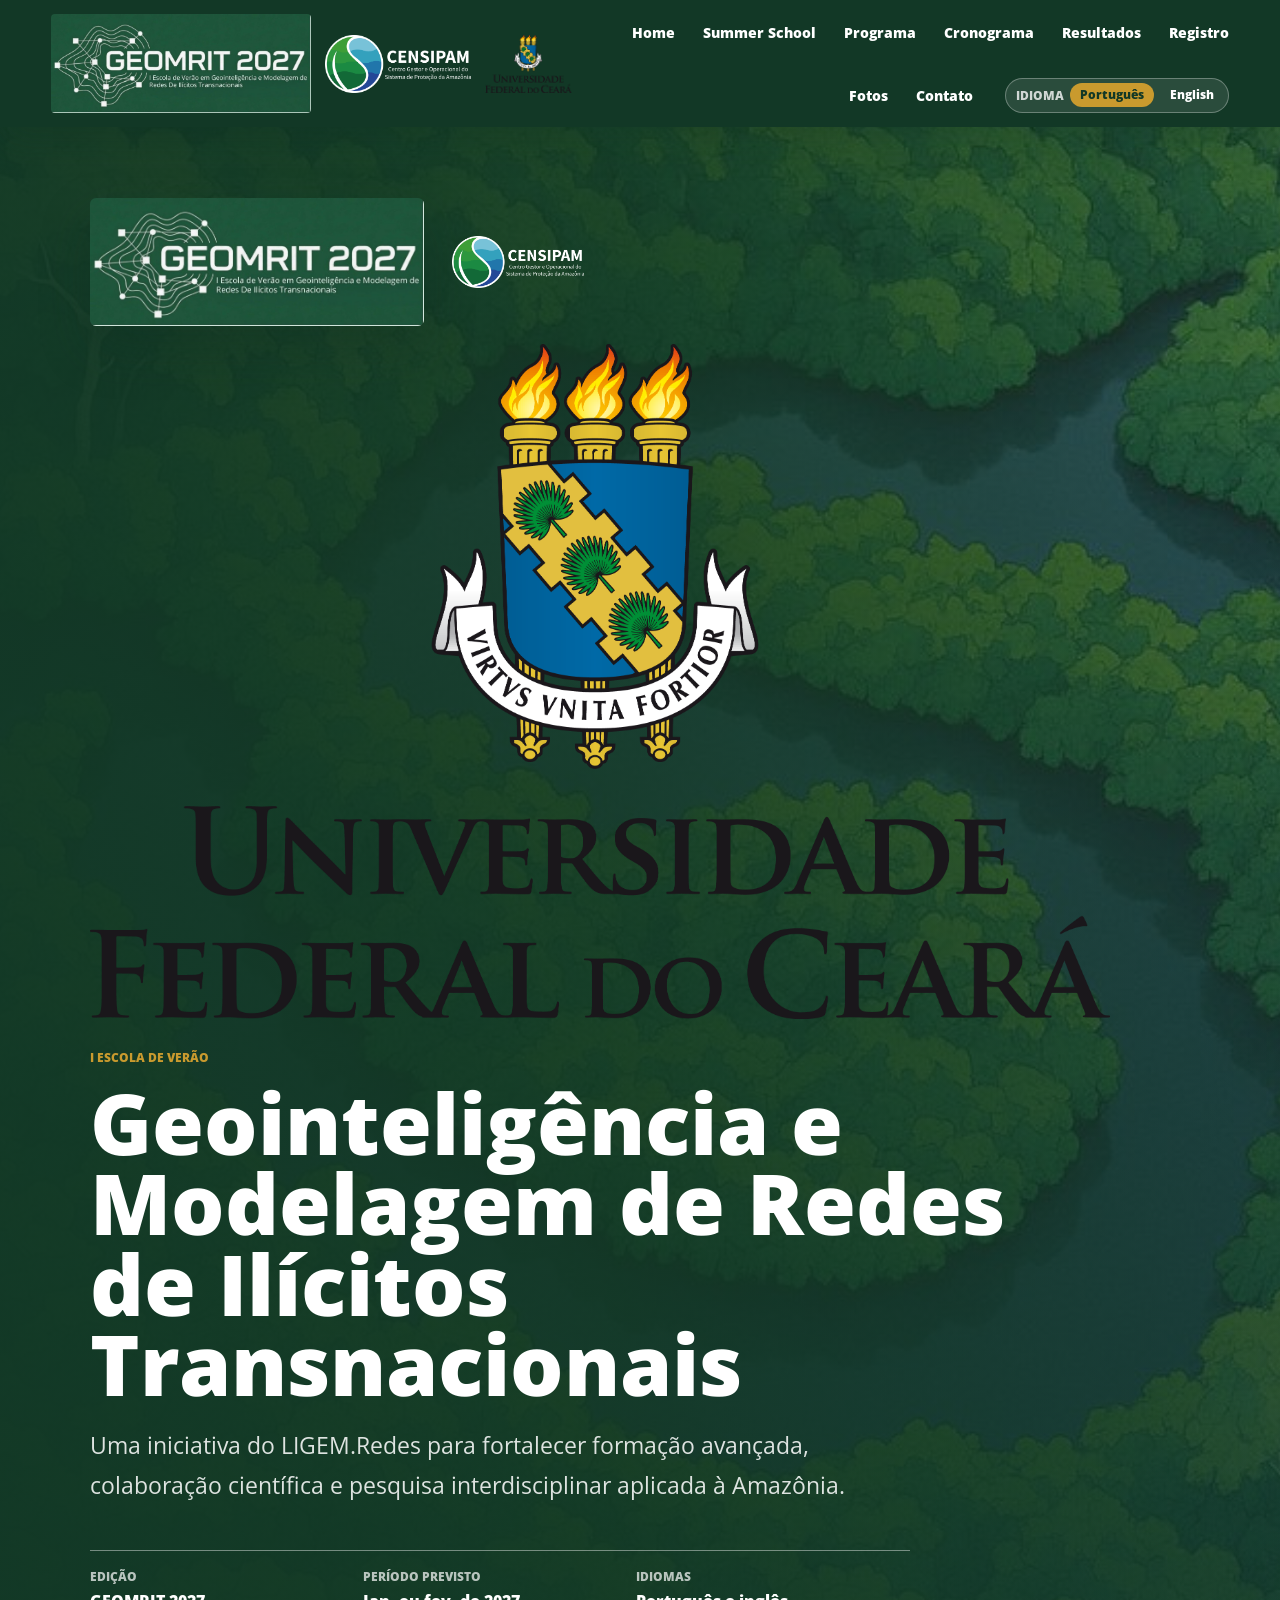
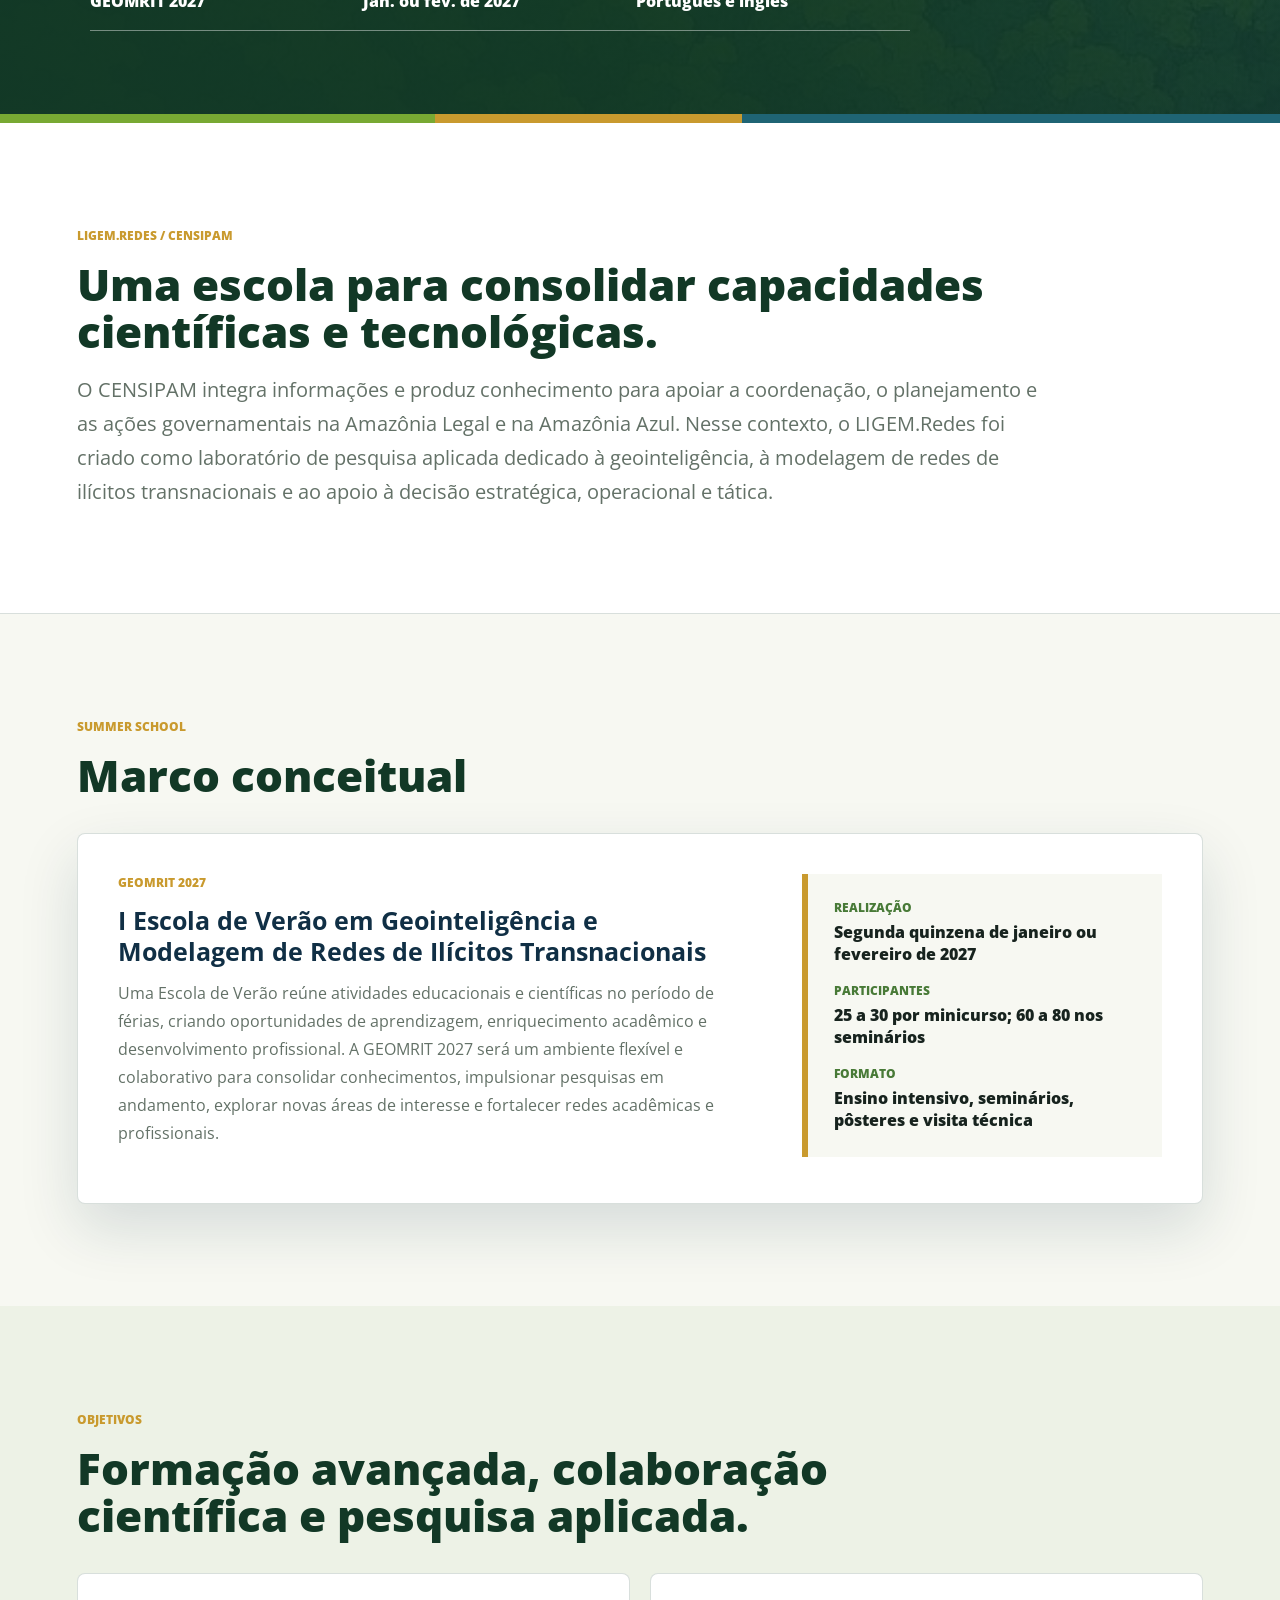
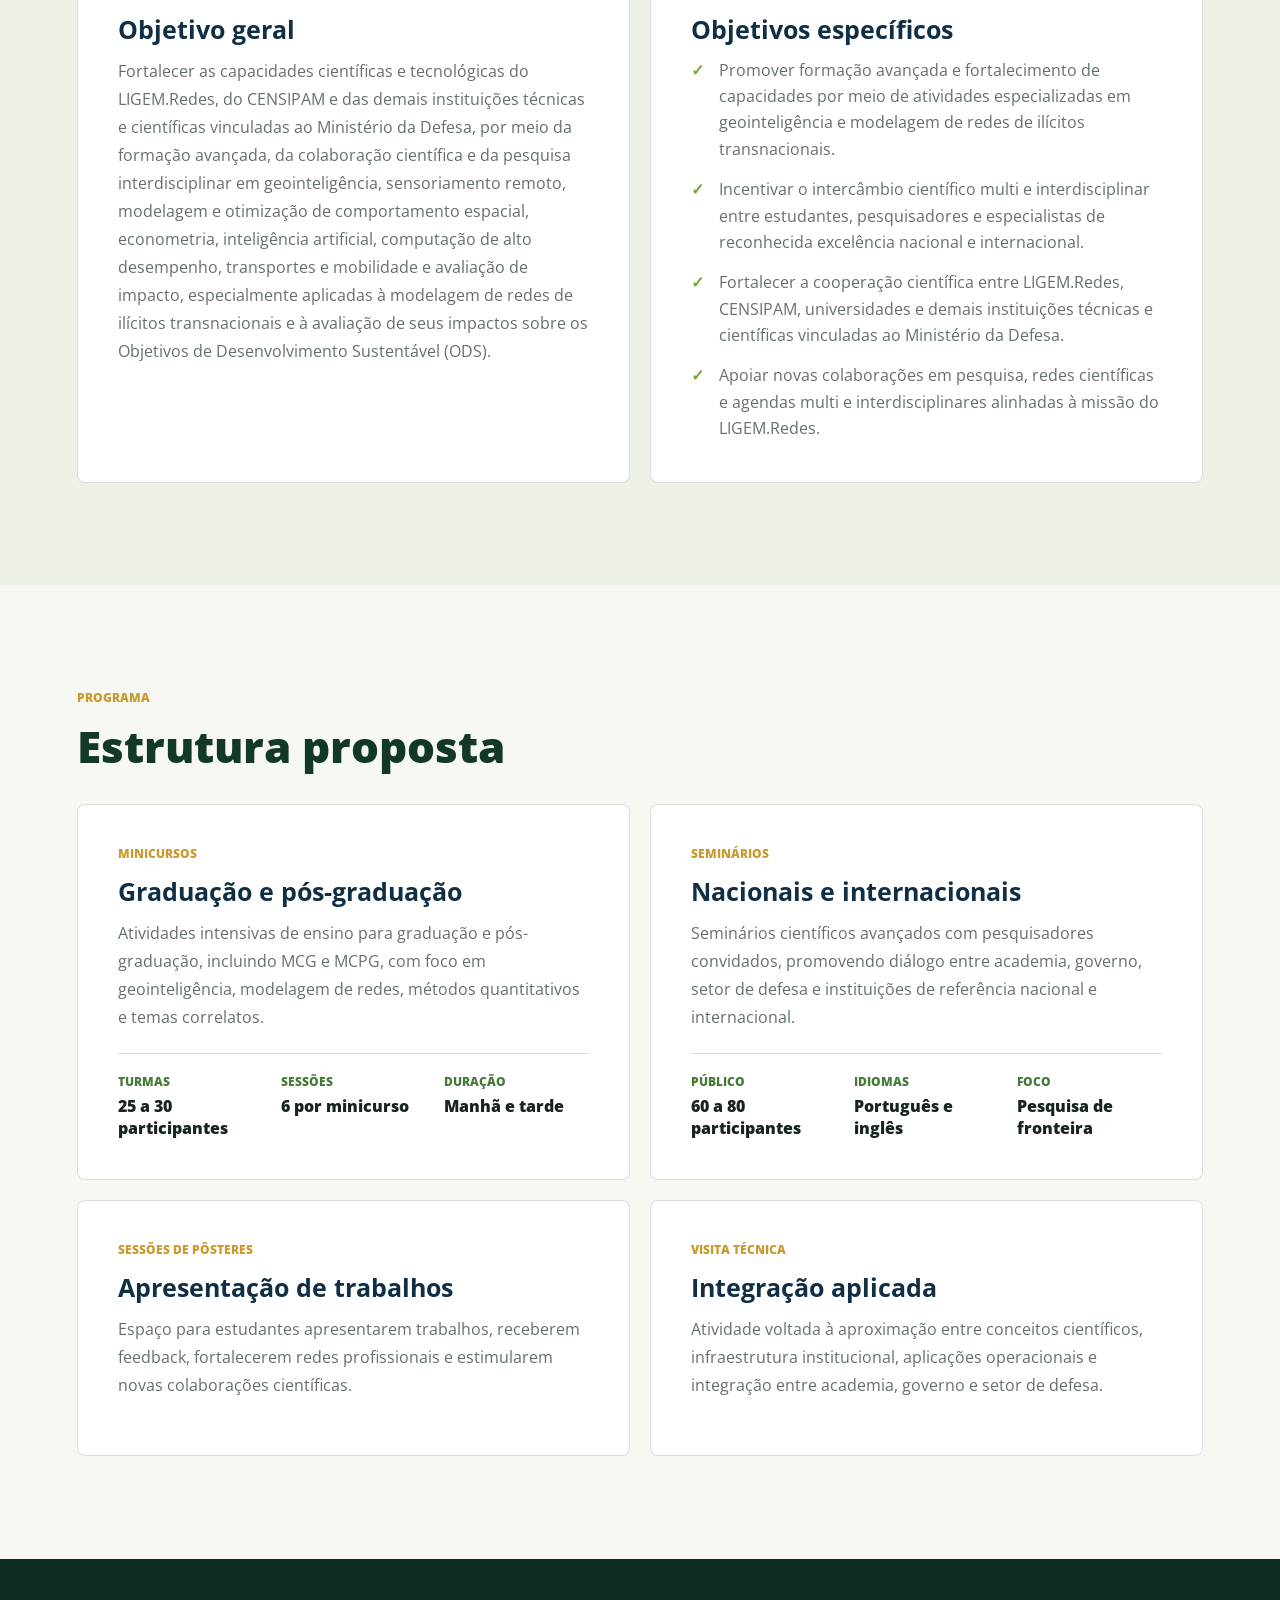
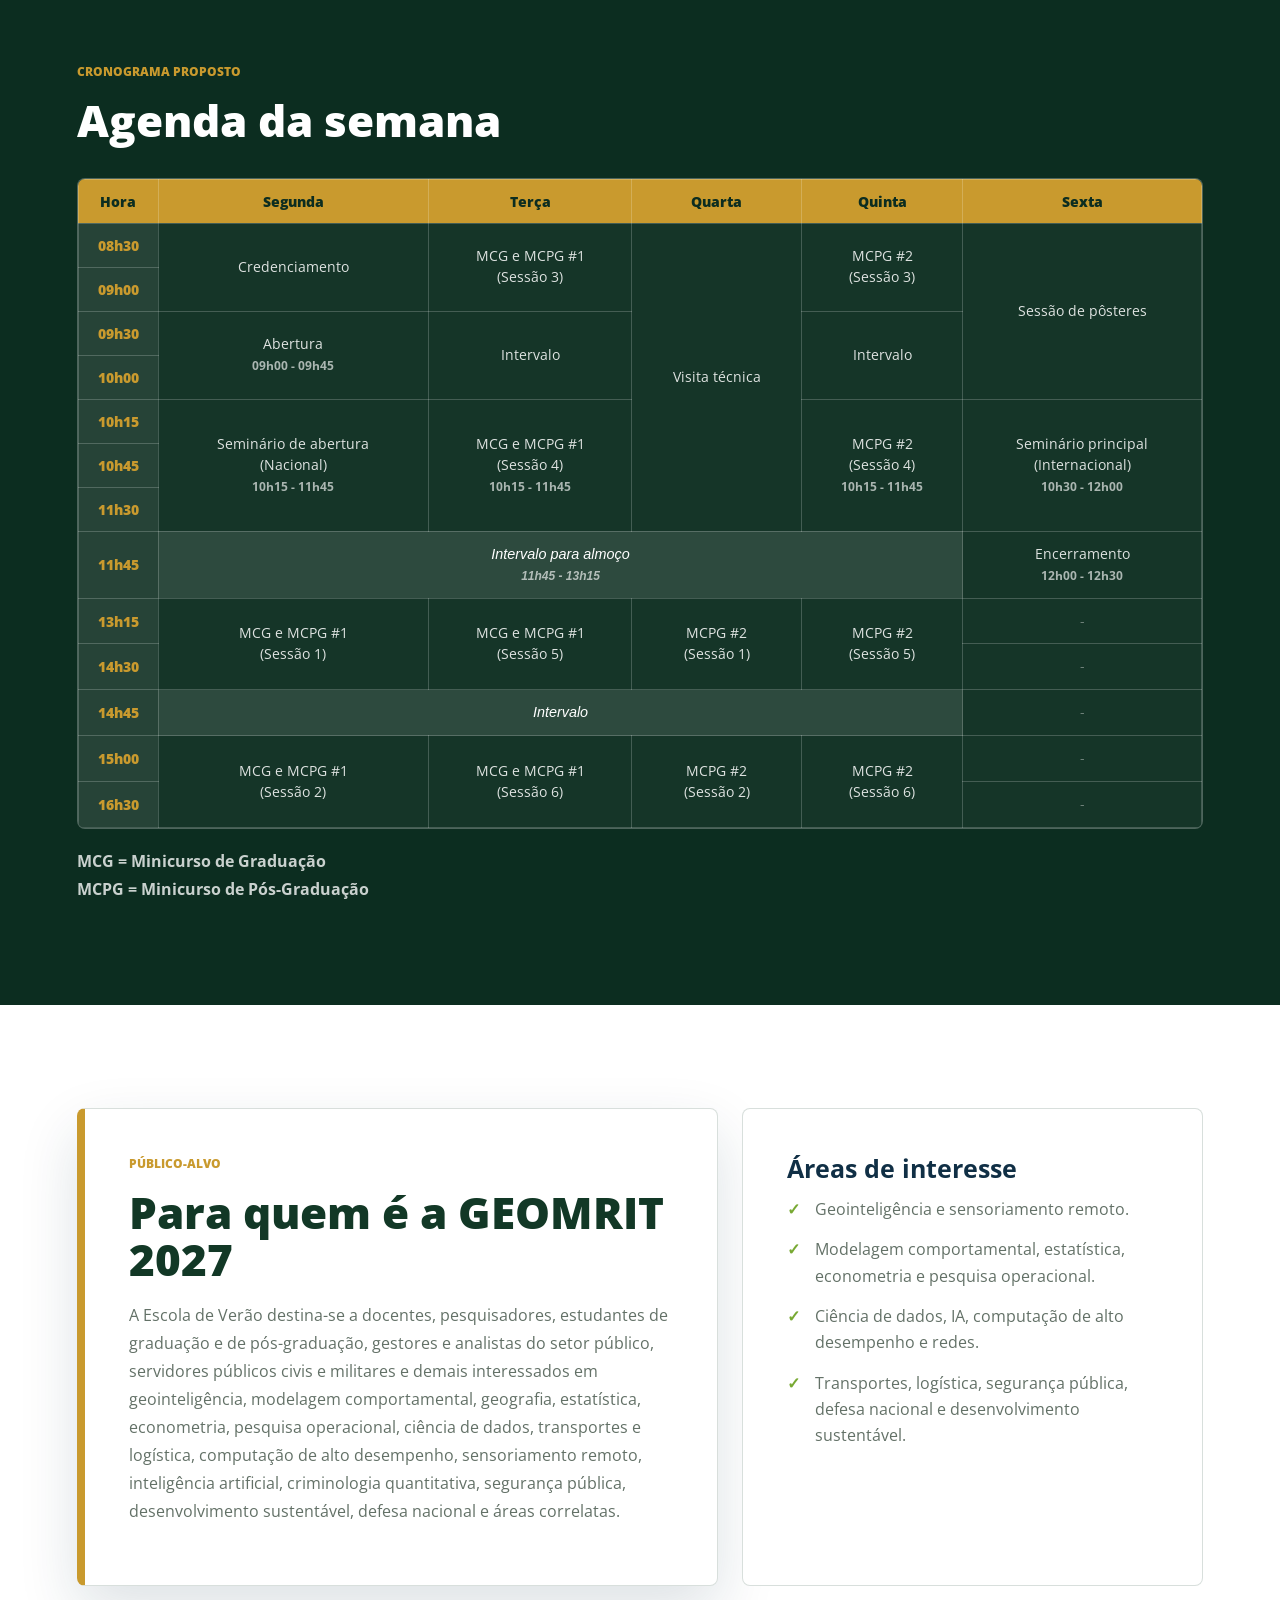
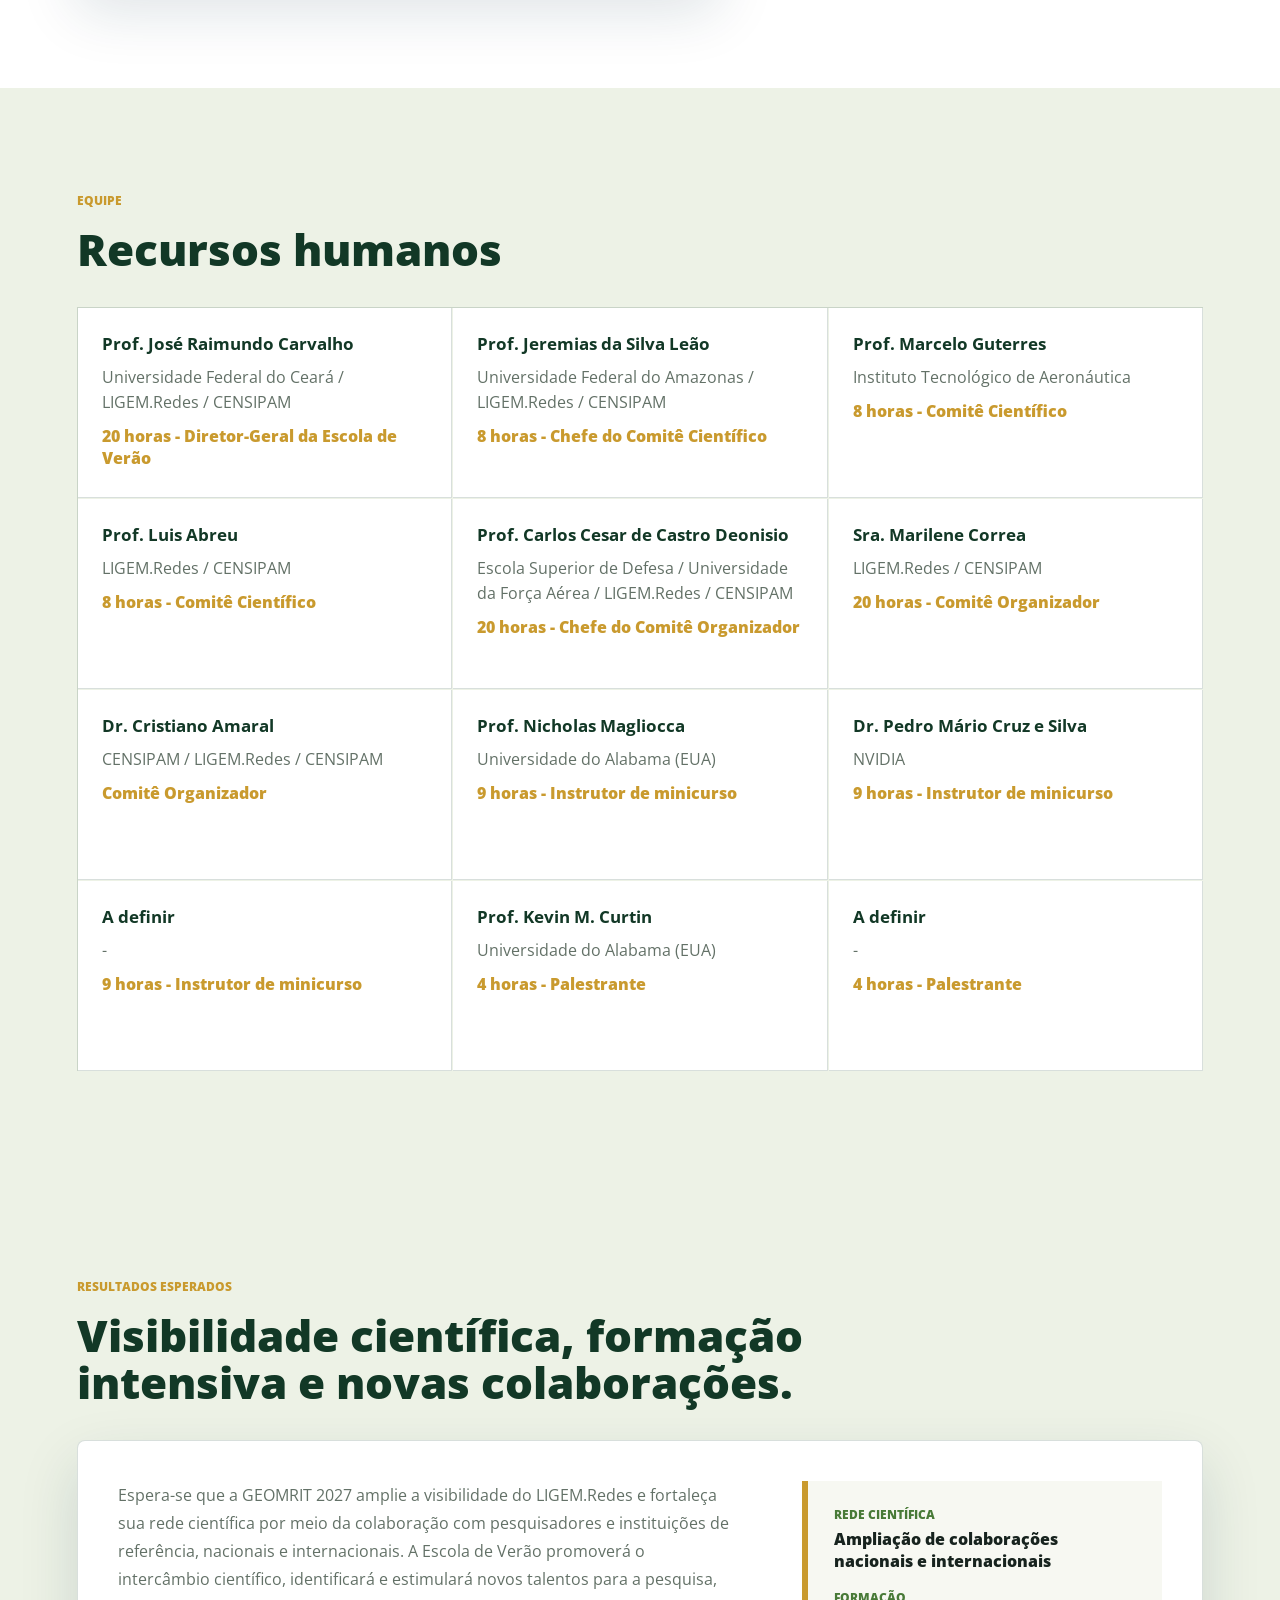
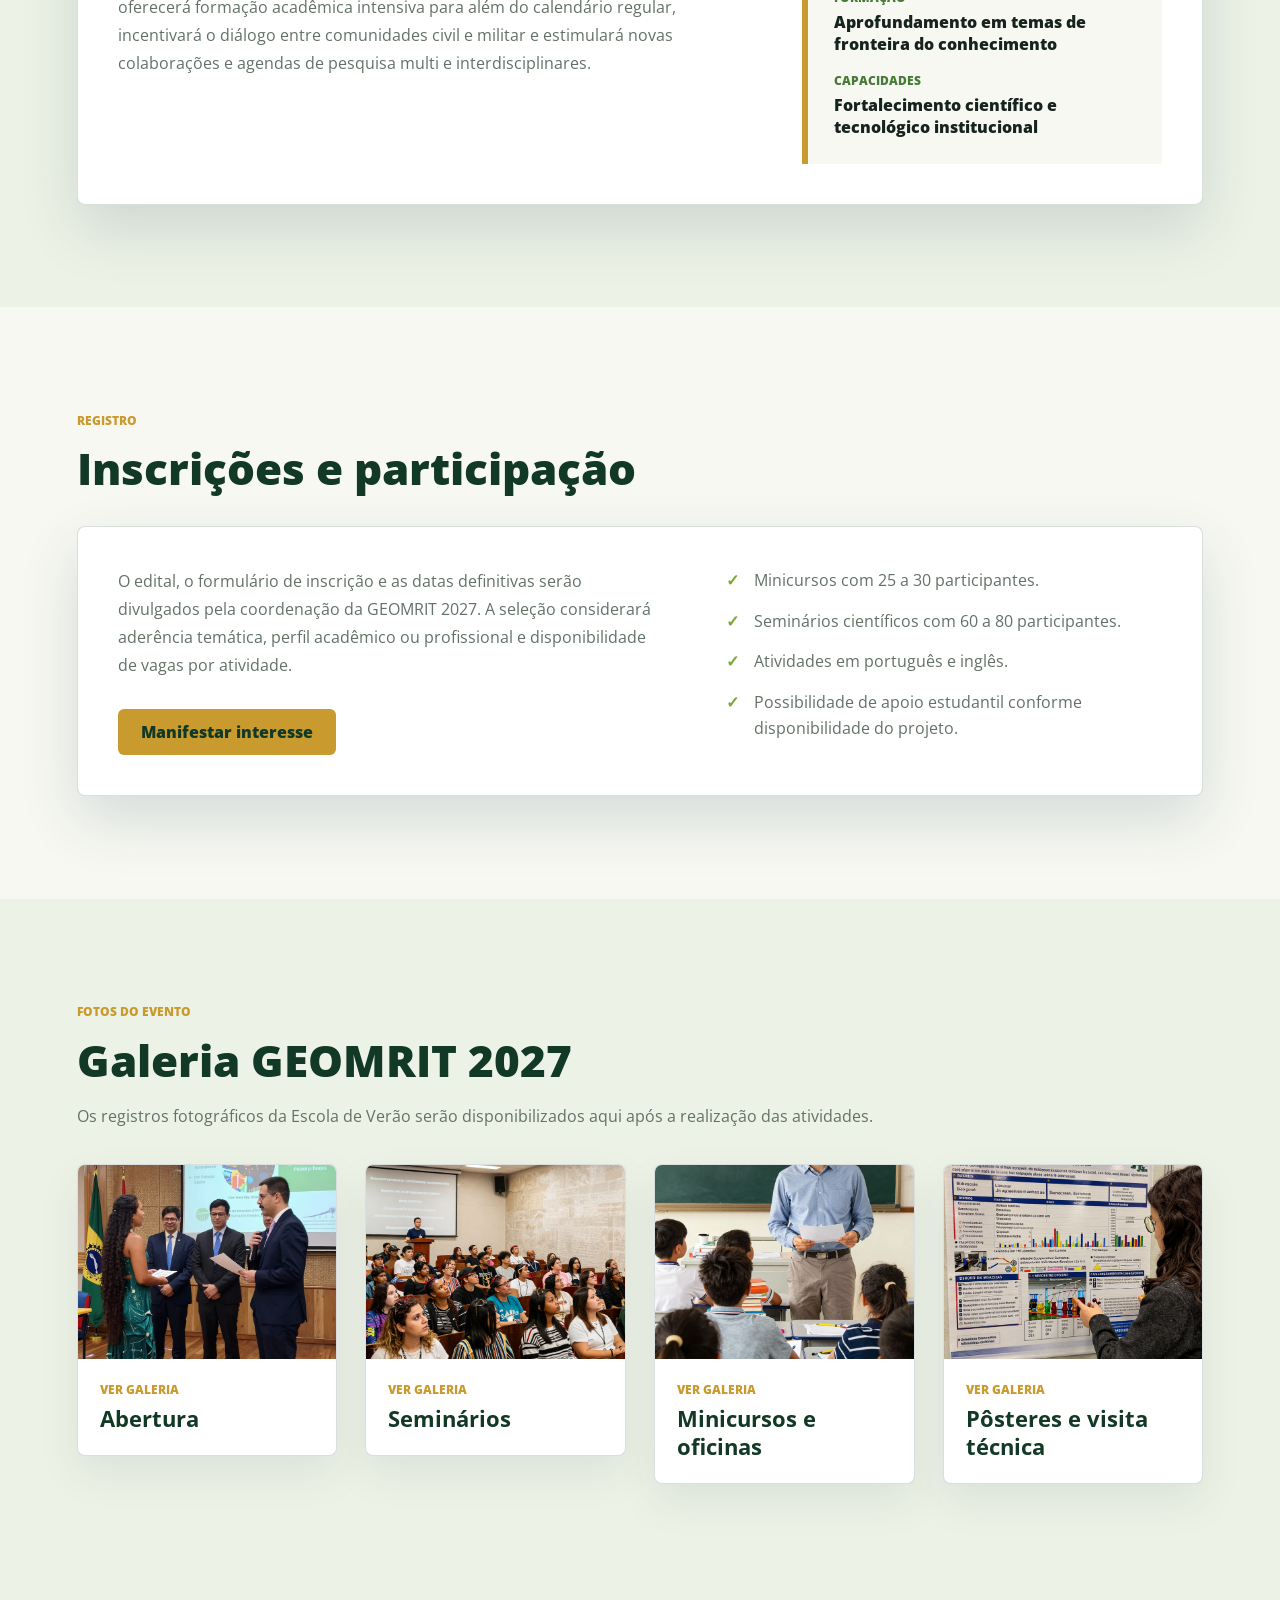
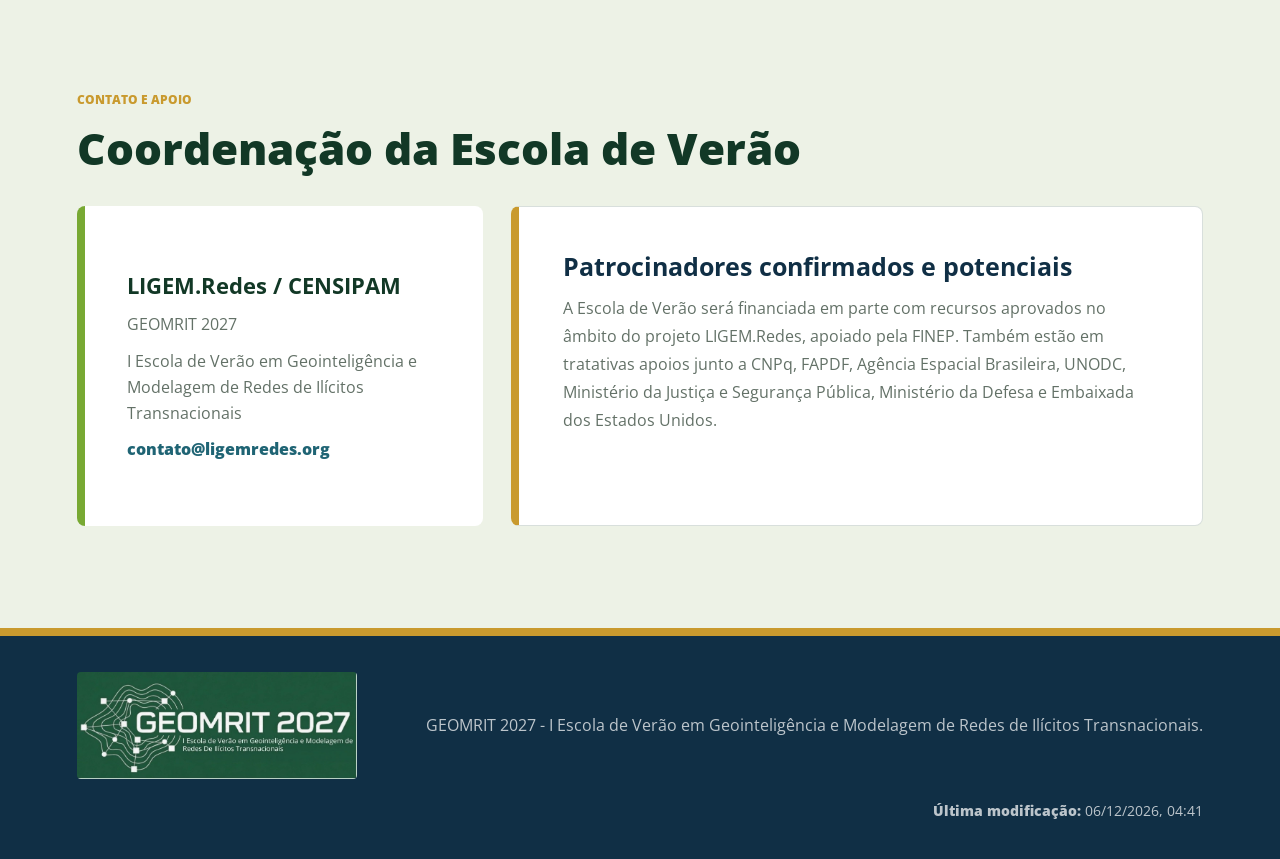
==== commit d73b74e0: "Swap CENSIPAM and UFC logo order in hero section" ====
--- a/index.html
+++ b/index.html
@@ -22,12 +22,12 @@
         <img src="assets/summer-school-logo.jpg" alt="GEOMRIT 2027">
       </a>
 
+      <a class="brand censipam-brand" href="#inicio" aria-label="CENSIPAM">
+        <img src="assets/extracted/Logo1x Censipam - Negativo.png" alt="CENSIPAM">
+      </a>
+
       <a class="brand uf-brand" href="#inicio" aria-label="Universidade Federal do Ceará">
         <img src="assets/UFC-logo.png" alt="UFC">
-      </a>
-
-      <a class="brand censipam-brand" href="#inicio" aria-label="CENSIPAM">
-        <img src="assets/extracted/Logo1x Censipam - Negativo.png" alt="CENSIPAM">
       </a>
 
       <button class="menu-toggle" type="button" aria-controls="primary-navigation" aria-expanded="false" aria-label="Abrir menu" data-i18n-aria-label="nav.openMenu">
@@ -61,6 +61,7 @@
           <div class="hero-logos">
             <img class="hero-logo" src="assets/summer-school-logo.jpg" alt="GEOMRIT 2027">
             <img class="hero-censipam-logo" src="assets/extracted/Logo1x Censipam - Negativo.png" alt="CENSIPAM">
+            <img class="hero-ufc-logo" src="assets/UFC-logo.png" alt="UFC">
           </div>
           <p class="eyebrow" data-i18n="hero.eyebrow">I Escola de Verão</p>
           <h1 data-i18n="hero.title">Geointeligência e Modelagem de Redes de Ilícitos Transnacionais</h1>
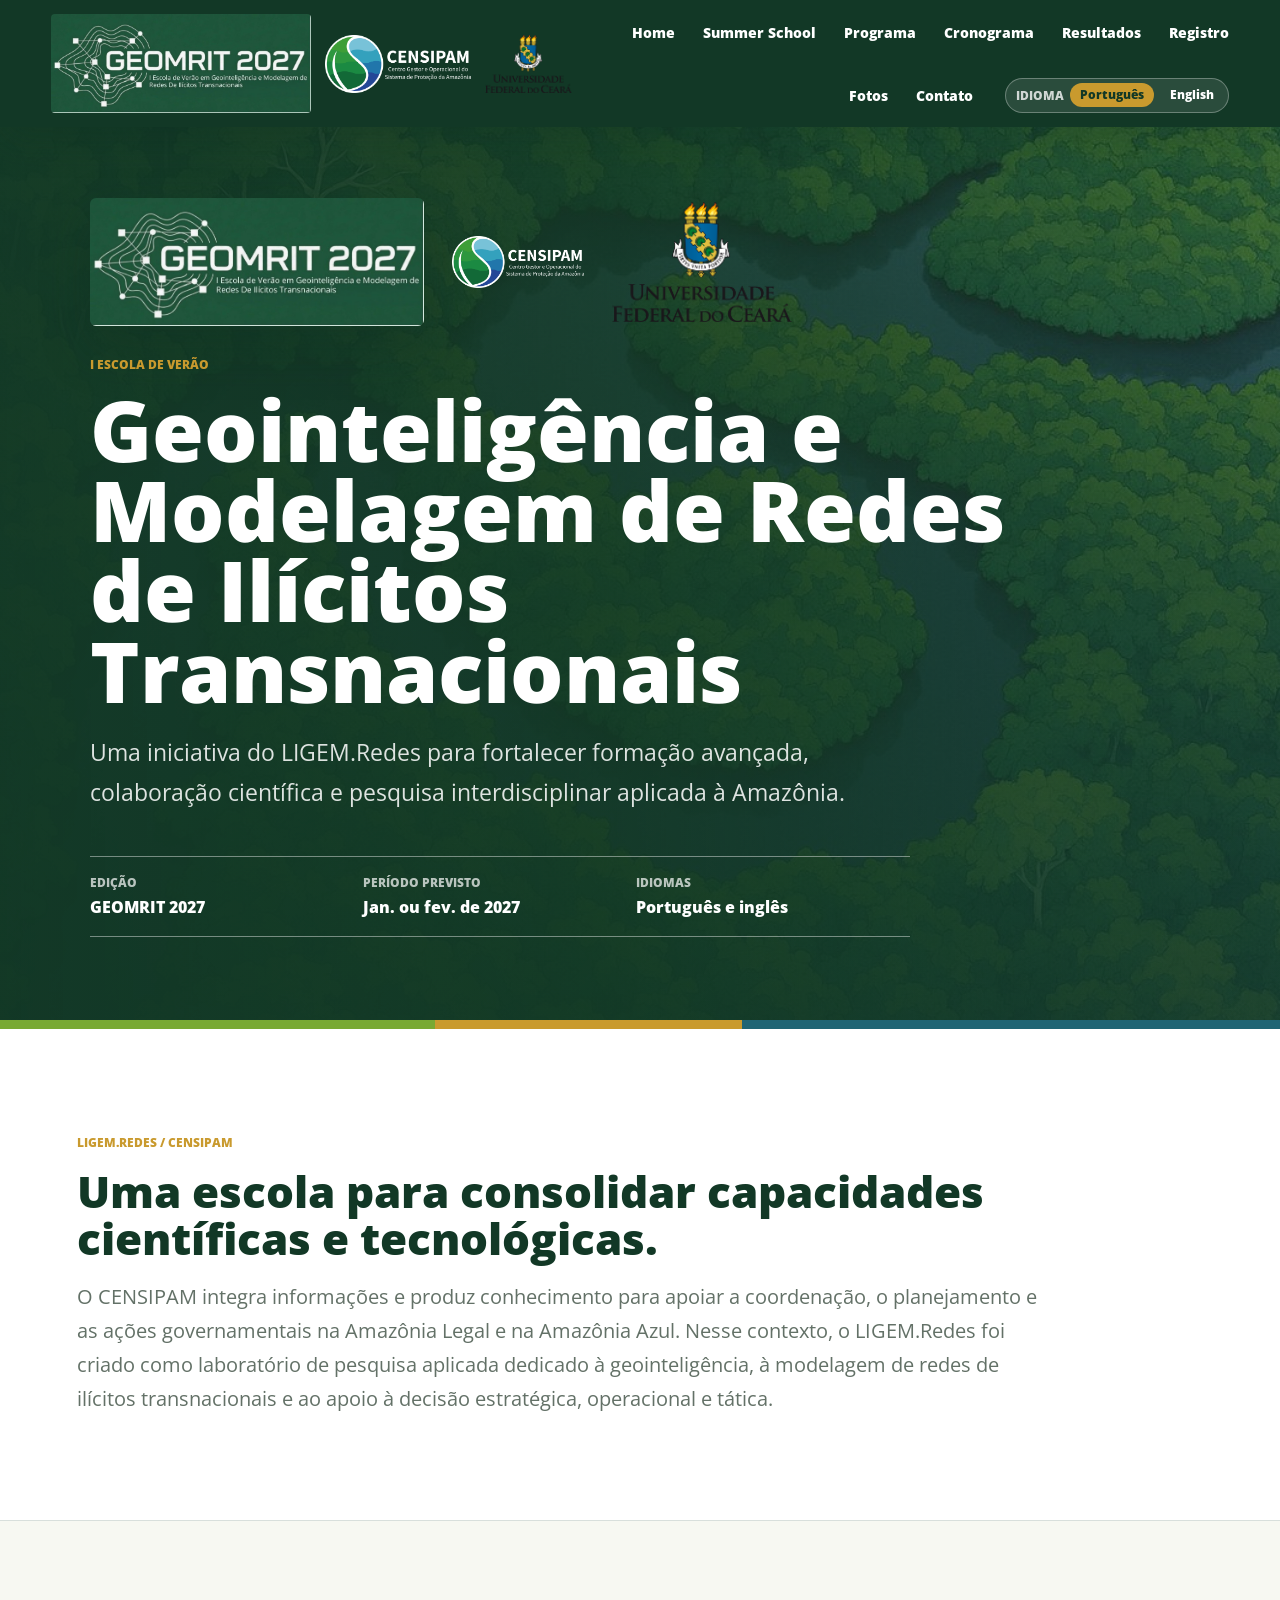
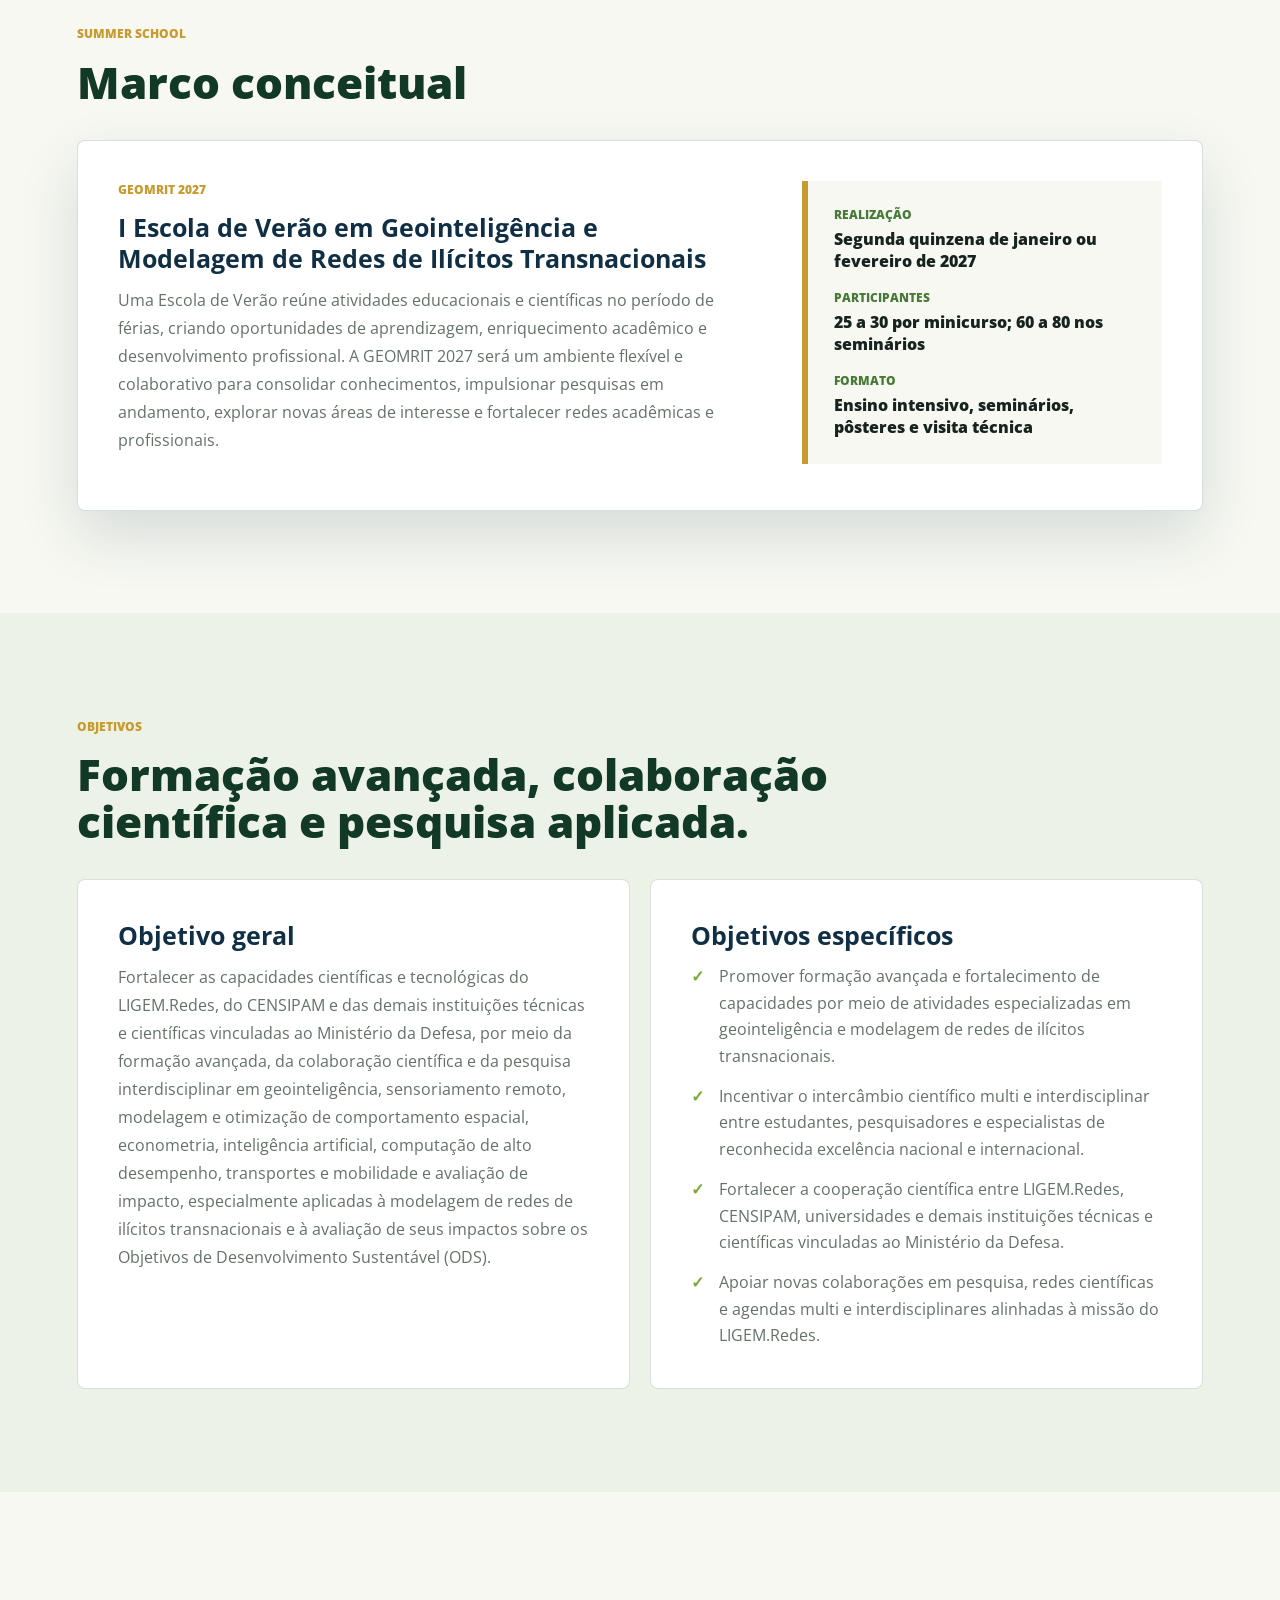
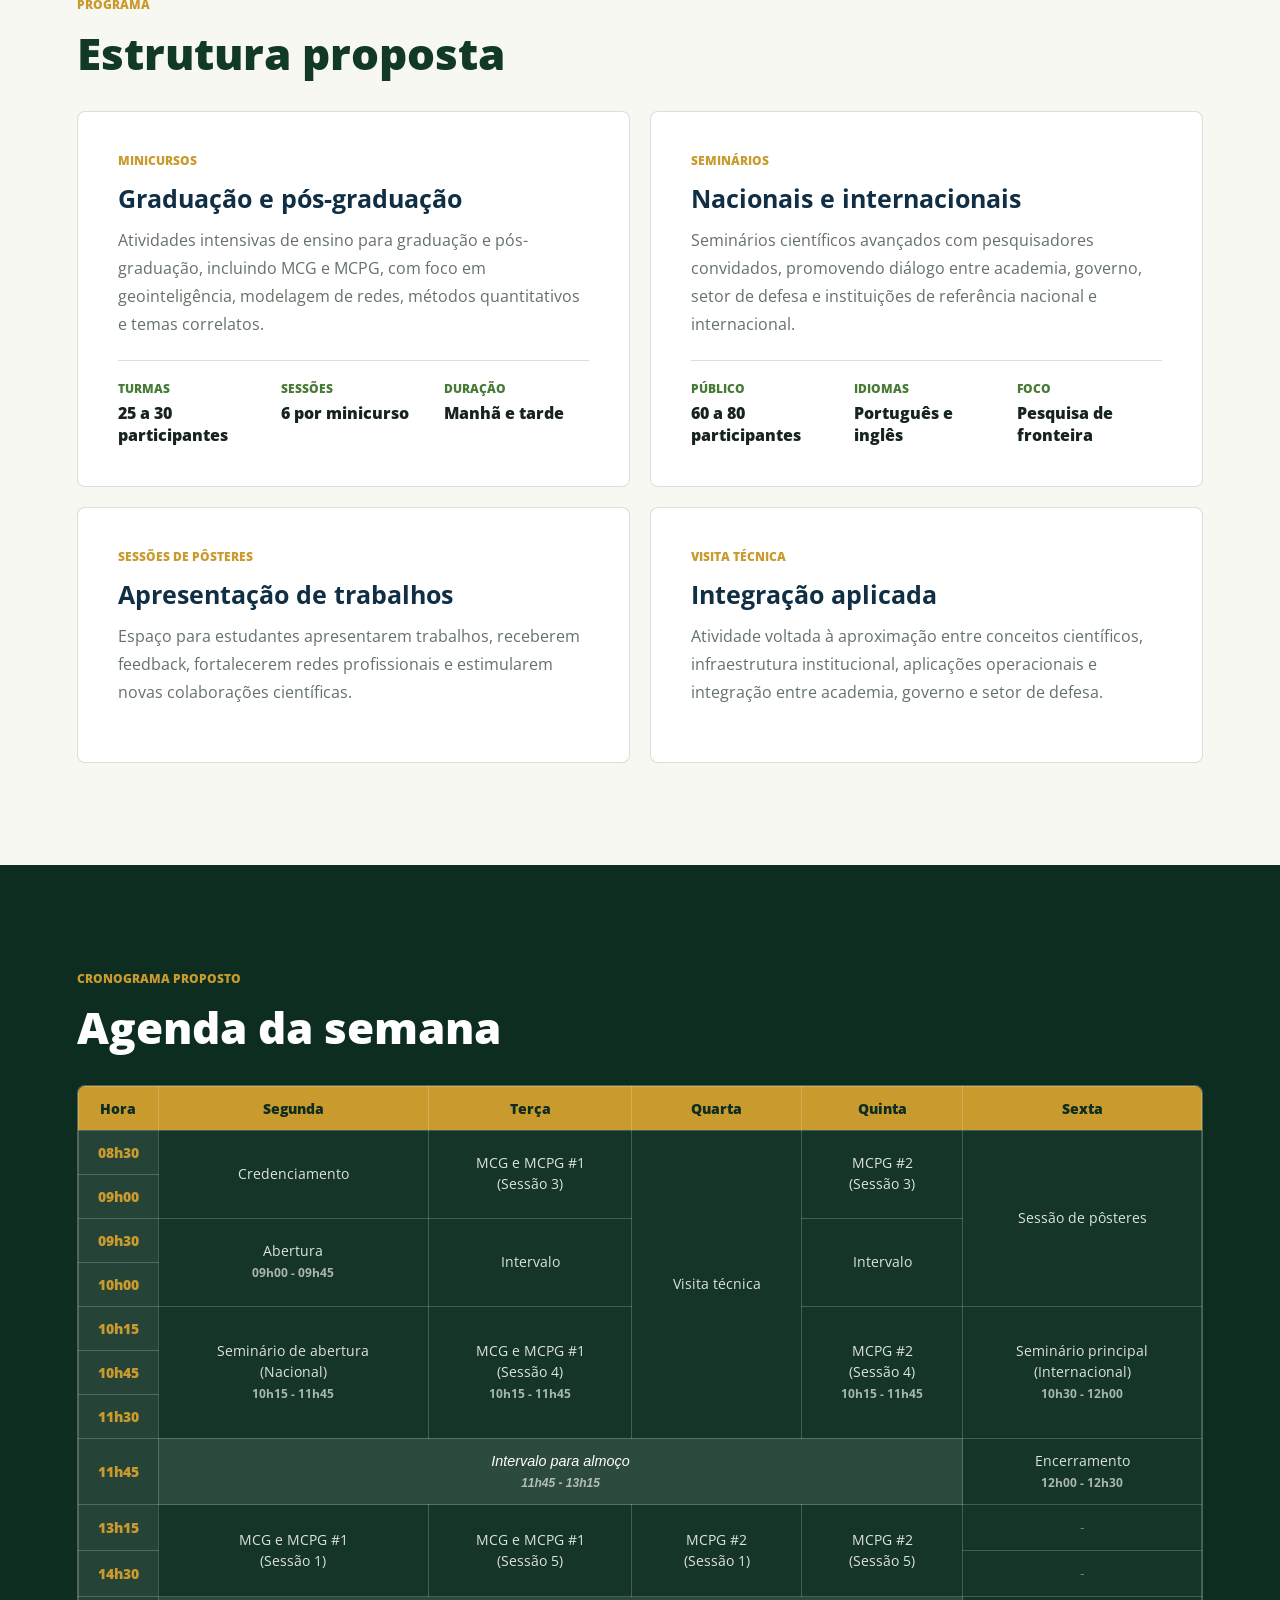
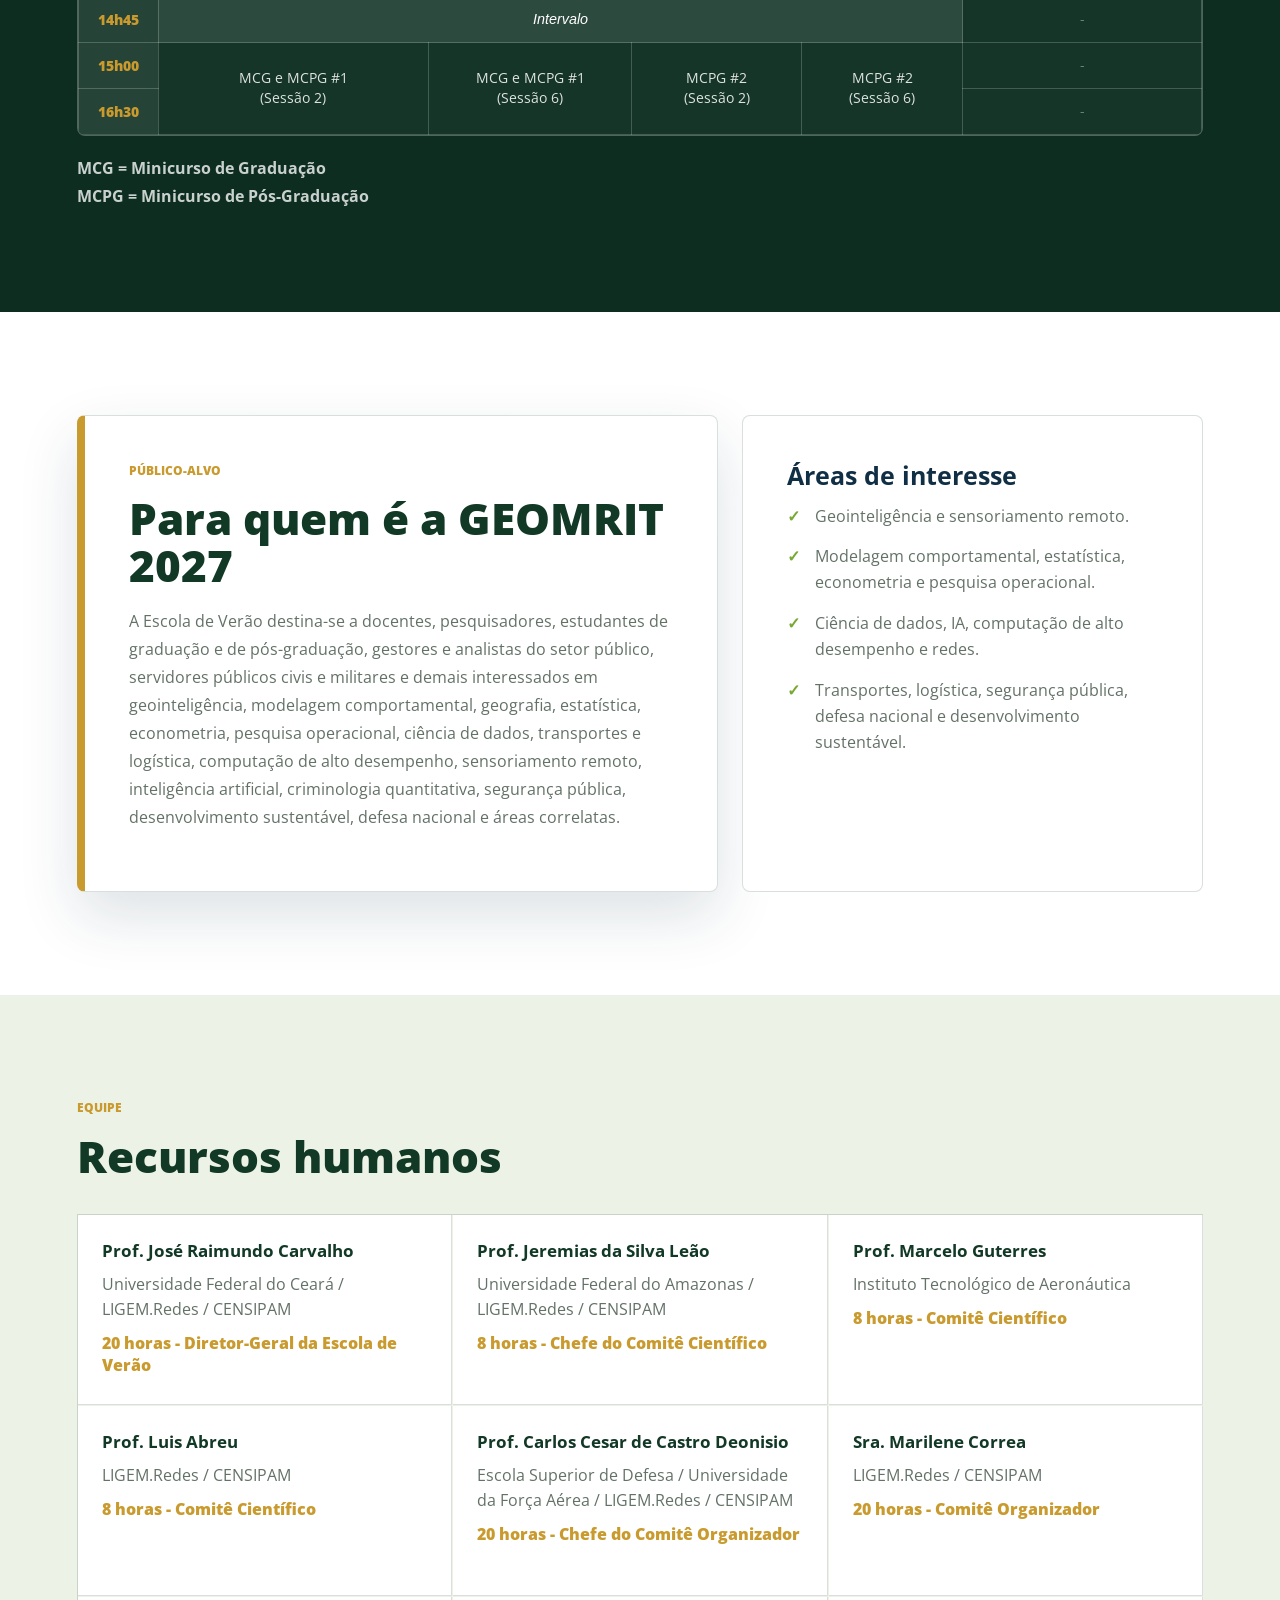
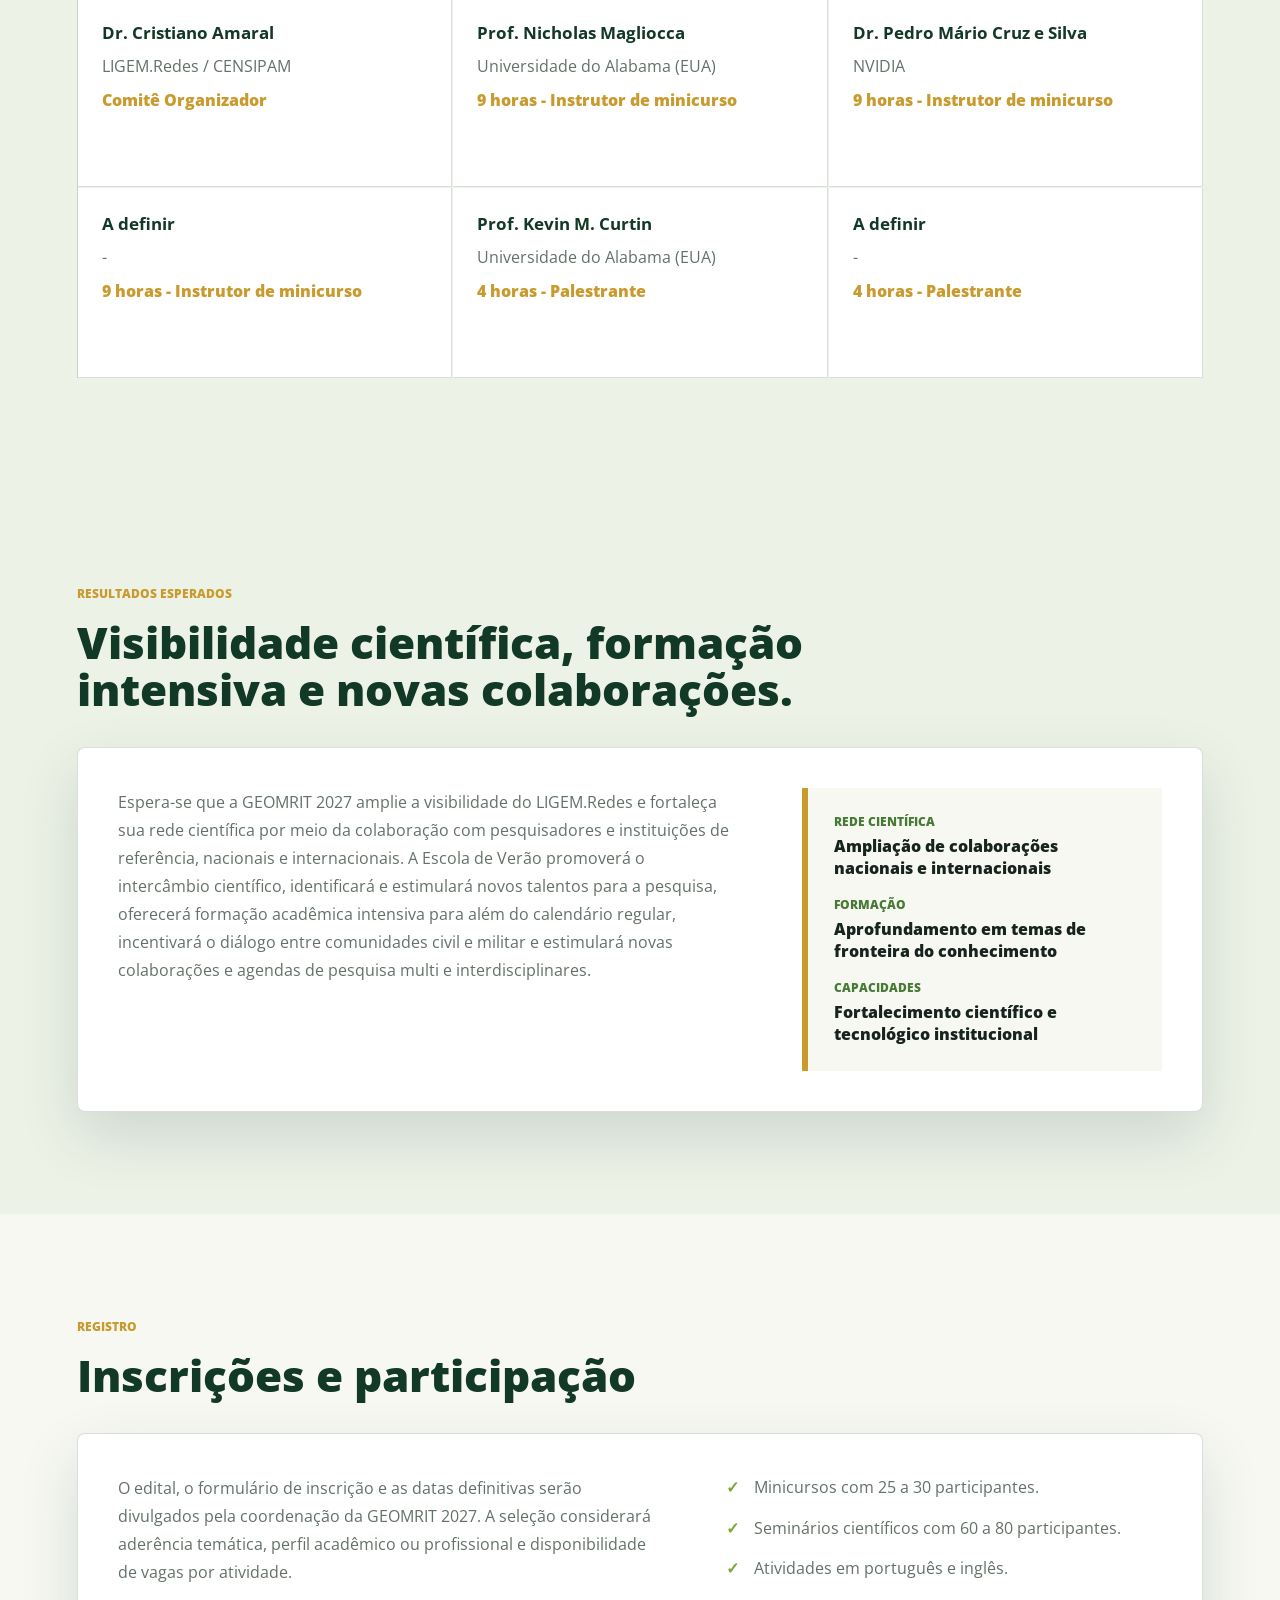
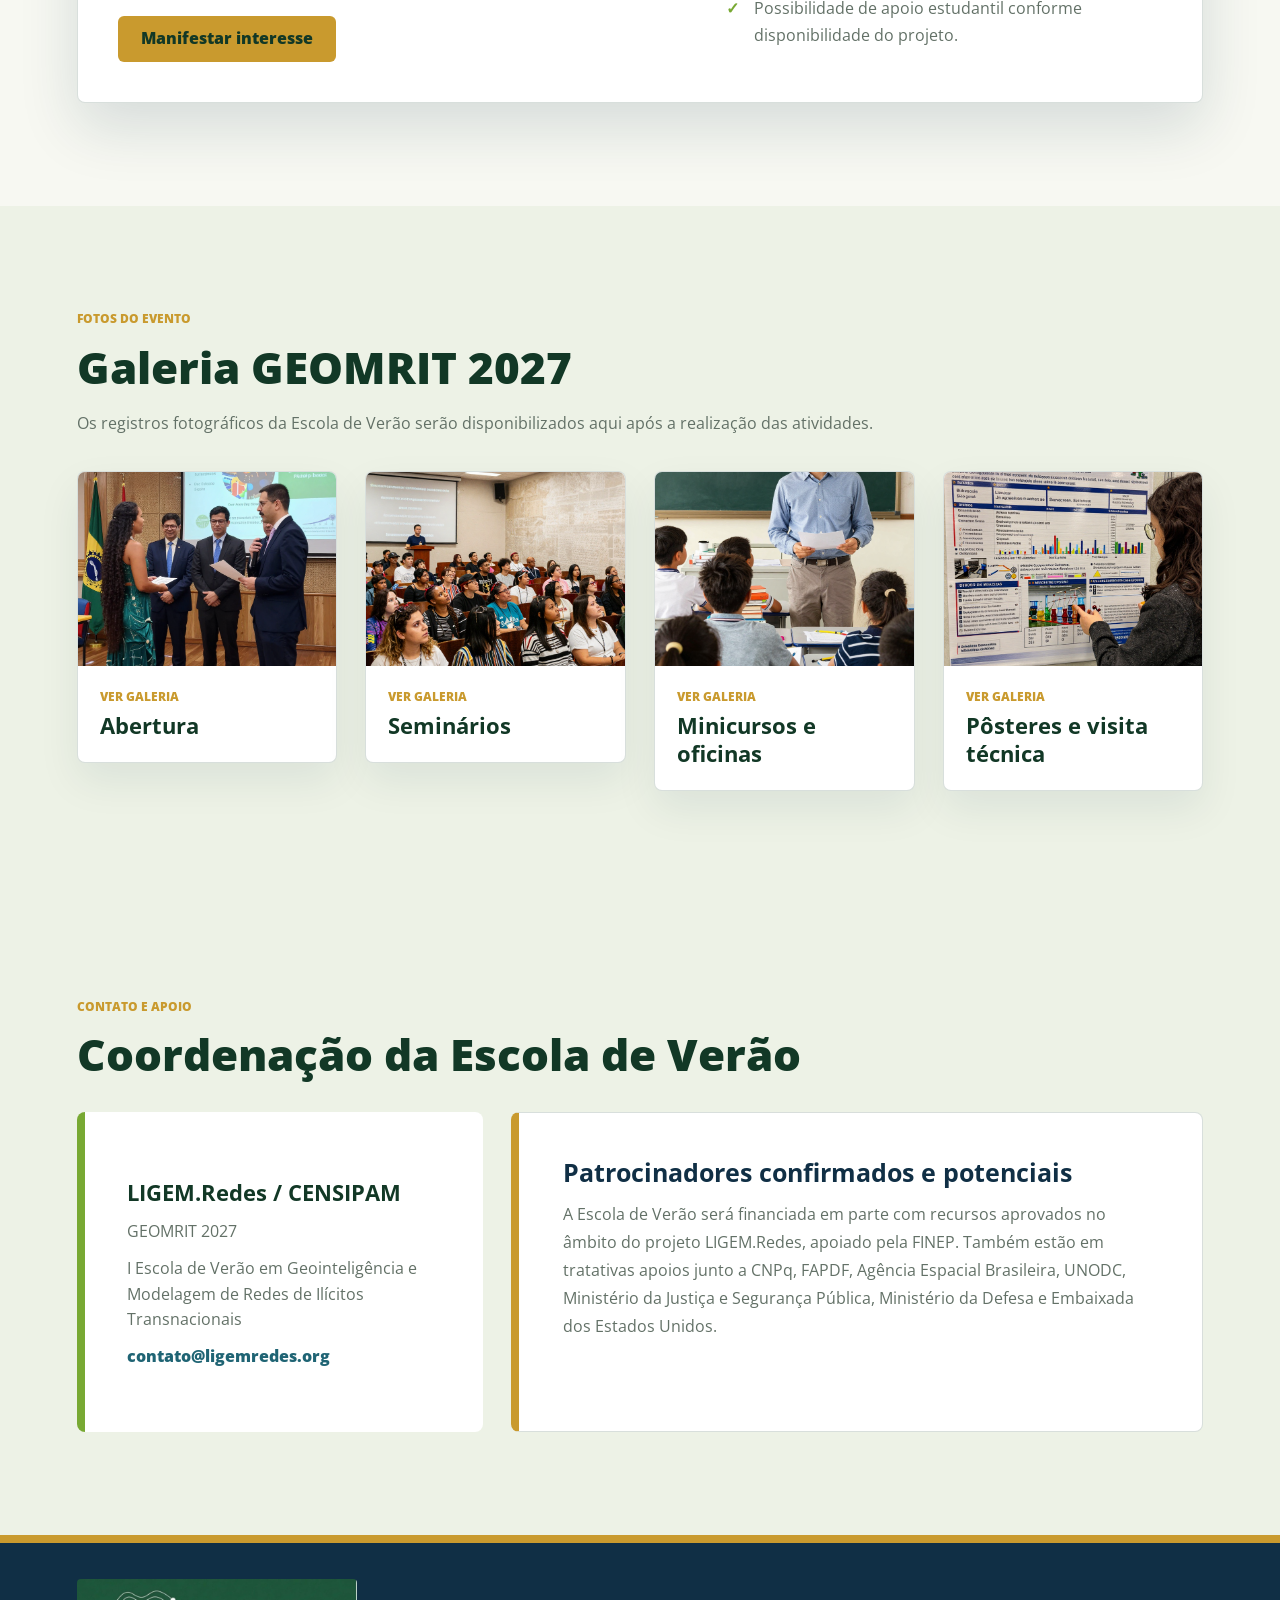
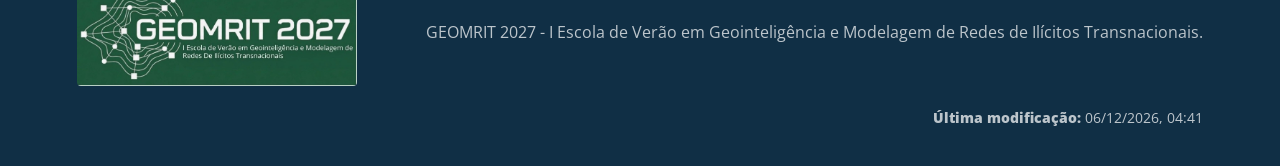
==== commit 944b5ca0: "Align i18n keys, add reduced-motion guards and favicon assets - Translate image alt texts via data-i" ====
--- a/index.html
+++ b/index.html
@@ -8,6 +8,19 @@
       content="GEOMRIT 2027, I Escola de Verão em Geointeligência e Modelagem de Redes de Ilícitos Transnacionais."
     >
     <title>GEOMRIT 2027 | LIGEM.Redes Summer School</title>
+    <link rel="icon" type="image/png" href="assets/favicon.png">
+    <link rel="apple-touch-icon" href="assets/apple-touch-icon.png">
+    <meta property="og:type" content="website">
+    <meta property="og:title" content="GEOMRIT 2027 | LIGEM.Redes Summer School">
+    <meta
+      property="og:description"
+      content="GEOMRIT 2027, I Escola de Verão em Geointeligência e Modelagem de Redes de Ilícitos Transnacionais."
+    >
+    <meta property="og:image" content="assets/amazonia-hero.jpg">
+    <meta property="og:image:alt" content="Ilustração aérea da floresta amazônica">
+    <meta property="og:locale" content="pt_BR">
+    <meta property="og:locale:alternate" content="en_US">
+    <meta name="twitter:card" content="summary_large_image">
     <link rel="preconnect" href="https://fonts.googleapis.com">
     <link rel="preconnect" href="https://fonts.gstatic.com" crossorigin>
     <link
@@ -23,7 +36,7 @@
       </a>
 
       <a class="brand censipam-brand" href="#inicio" aria-label="CENSIPAM">
-        <img src="assets/extracted/Logo1x Censipam - Negativo.png" alt="CENSIPAM">
+        <img src="assets/extracted/logo-censipam-negativo.png" alt="CENSIPAM">
       </a>
 
       <a class="brand uf-brand" href="#inicio" aria-label="Universidade Federal do Ceará">
@@ -60,7 +73,7 @@
         <div class="hero-content">
           <div class="hero-logos">
             <img class="hero-logo" src="assets/summer-school-logo.jpg" alt="GEOMRIT 2027">
-            <img class="hero-censipam-logo" src="assets/extracted/Logo1x Censipam - Negativo.png" alt="CENSIPAM">
+            <img class="hero-censipam-logo" src="assets/extracted/logo-censipam-negativo.png" alt="CENSIPAM">
             <img class="hero-ufc-logo" src="assets/UFC-logo.png" alt="UFC">
           </div>
           <p class="eyebrow" data-i18n="hero.eyebrow">I Escola de Verão</p>
@@ -403,7 +416,7 @@
           </article>
           <article>
             <strong>Dr. Cristiano Amaral</strong>
-            <span>CENSIPAM / LIGEM.Redes / CENSIPAM</span>
+            <span>LIGEM.Redes / CENSIPAM</span>
             <em data-i18n="team.cristianoRole">Comitê Organizador</em>
           </article>
           <article>
@@ -513,7 +526,7 @@
         <div class="photo-gallery" aria-label="Galeria de fotos do evento" data-i18n-aria-label="photos.galleryLabel">
           <a class="photo-card" href="fotos/abertura.html" data-thumbnails="Fotos/Abertura/z-turbo_00005_.png|Fotos/Abertura/z-turbo_00006_.png|Fotos/Abertura/z-turbo_00007_.png|Fotos/Abertura/z-turbo_00008_.png">
             <figure>
-              <img src="Fotos/Abertura/z-turbo_00005_.png" alt="Cerimônia de abertura - GEOMRIT 2027">
+              <img src="Fotos/Abertura/z-turbo_00005_.png" alt="Cerimônia de abertura - GEOMRIT 2027" data-i18n-alt="photos.abertura.alt">
             </figure>
             <div>
               <span data-i18n="photos.viewGallery">Ver galeria</span>
@@ -523,7 +536,7 @@
 
           <a class="photo-card" href="fotos/seminarios.html" data-thumbnails="Fotos/Seminarios/z-turbo_00013_.png|Fotos/Seminarios/z-turbo_00014_.png|Fotos/Seminarios/z-turbo_00015_.png|Fotos/Seminarios/z-turbo_00016_.png">
             <figure>
-              <img src="Fotos/Seminarios/z-turbo_00013_.png" alt="Seminário científico - GEOMRIT 2027">
+              <img src="Fotos/Seminarios/z-turbo_00013_.png" alt="Seminário científico - GEOMRIT 2027" data-i18n-alt="photos.seminarios.alt">
             </figure>
             <div>
               <span data-i18n="photos.viewGallery">Ver galeria</span>
@@ -533,7 +546,7 @@
 
           <a class="photo-card" href="fotos/minicursos.html" data-thumbnails="Fotos/Minicursos/z-turbo_00009_.png|Fotos/Minicursos/z-turbo_00010_.png|Fotos/Minicursos/z-turbo_00011_.png|Fotos/Minicursos/z-turbo_00012_.png">
             <figure>
-              <img src="Fotos/Minicursos/z-turbo_00009_.png" alt="Atividade de minicurso - GEOMRIT 2027">
+              <img src="Fotos/Minicursos/z-turbo_00009_.png" alt="Atividade de minicurso - GEOMRIT 2027" data-i18n-alt="photos.minicursos.alt">
             </figure>
             <div>
               <span data-i18n="photos.viewGallery">Ver galeria</span>
@@ -543,7 +556,7 @@
 
           <a class="photo-card" href="fotos/posteres.html" data-thumbnails="Fotos/Posteres/z-turbo_00017_.png|Fotos/Posteres/z-turbo_00018_.png|Fotos/Posteres/z-turbo_00019_.png|Fotos/Posteres/z-turbo_00020_.png|Fotos/Posteres/z-turbo_00021_.png|Fotos/Posteres/z-turbo_00022_.png">
             <figure>
-              <img src="Fotos/Posteres/z-turbo_00017_.png" alt="Sessão de pôsteres - GEOMRIT 2027">
+              <img src="Fotos/Posteres/z-turbo_00017_.png" alt="Sessão de pôsteres - GEOMRIT 2027" data-i18n-alt="photos.posteres.alt">
             </figure>
             <div>
               <span data-i18n="photos.viewGallery">Ver galeria</span>
--- a/styles.css
+++ b/styles.css
@@ -19,8 +19,13 @@
   box-sizing: border-box;
 }
 
+@media (prefers-reduced-motion: no-preference) {
+  html {
+    scroll-behavior: smooth;
+  }
+}
+
 html {
-  scroll-behavior: smooth;
   scroll-padding-top: 112px;
 }
 
@@ -184,8 +189,10 @@
   transition: transform 180ms ease;
 }
 
-.nav-links a:hover::after {
-  transform: scaleX(1);
+@media (prefers-reduced-motion: no-preference) {
+  .nav-links a:hover::after {
+    transform: scaleX(1);
+  }
 }
 
 .language-switch {
@@ -277,7 +284,8 @@
 }
 
 .hero-logo,
-.hero-censipam-logo {
+.hero-censipam-logo,
+.hero-ufc-logo {
   display: block;
   flex: 0 0 auto;
   width: auto;
@@ -295,6 +303,11 @@
 .hero-censipam-logo {
   height: var(--hero-logo-height);
   max-width: min(132px, 28vw);
+}
+
+.hero-ufc-logo {
+  height: var(--hero-logo-height);
+  max-width: min(180px, 34vw);
 }
 
 .hero-copy {
@@ -667,9 +680,11 @@
   transition: transform 180ms ease, box-shadow 180ms ease;
 }
 
-.photo-card:hover {
-  box-shadow: var(--shadow);
-  transform: translateY(-4px);
+@media (prefers-reduced-motion: no-preference) {
+  .photo-card:hover {
+    box-shadow: var(--shadow);
+    transform: translateY(-4px);
+  }
 }
 
 .photo-card:focus-visible {
@@ -694,8 +709,10 @@
   opacity: 0.35;
 }
 
-.photo-card:hover img {
-  transform: scale(1.05);
+@media (prefers-reduced-motion: no-preference) {
+  .photo-card:hover img {
+    transform: scale(1.05);
+  }
 }
 
 .photo-card div {
@@ -718,7 +735,7 @@
 }
 
 .gallery-page {
-  padding-top: 84px;
+  padding-top: 140px;
 }
 
 .gallery-page .section-title {
@@ -909,6 +926,15 @@
     align-items: center;
     padding: 7px clamp(12px, 3vw, 18px);
     box-shadow: 0 14px 34px rgba(12, 45, 32, 0.22);
+  }
+
+  main,
+  main section {
+    scroll-margin-top: 100px;
+  }
+
+  .gallery-page {
+    padding-top: 100px;
   }
 
   .image-brand {
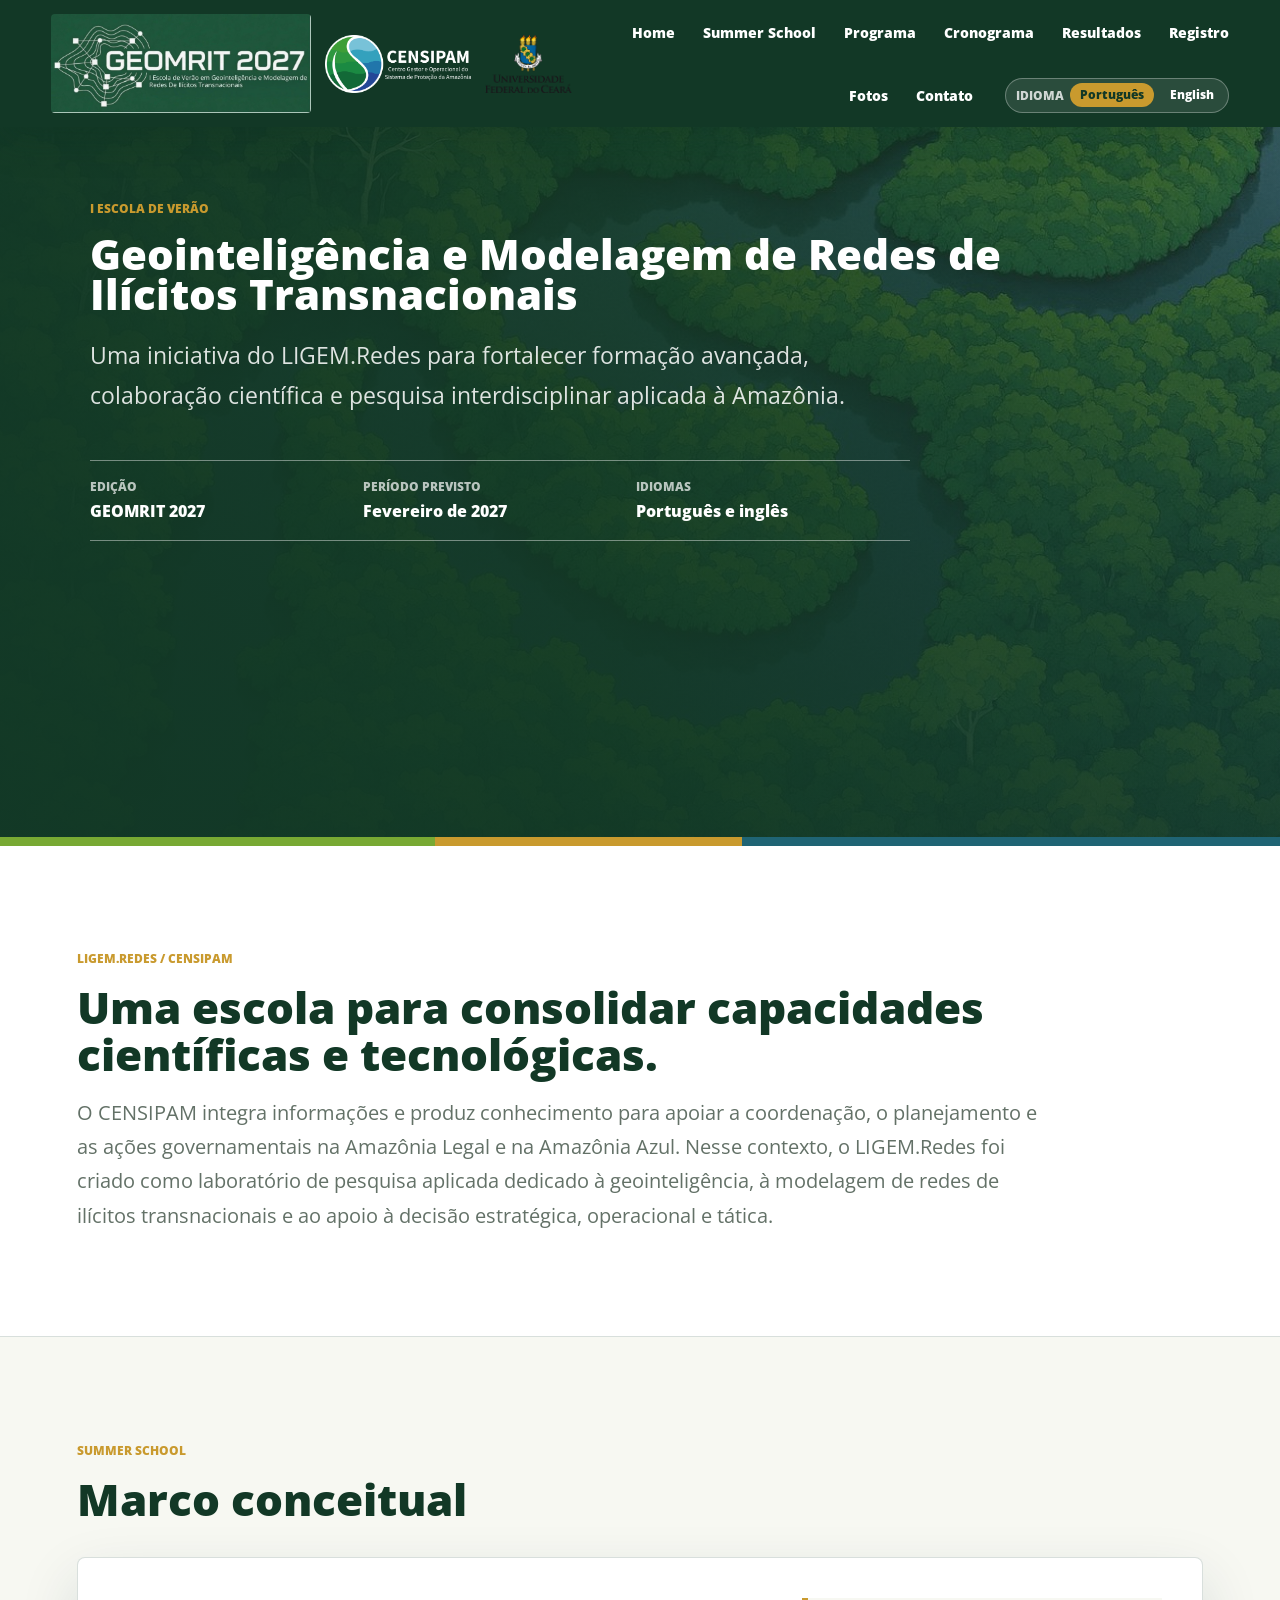
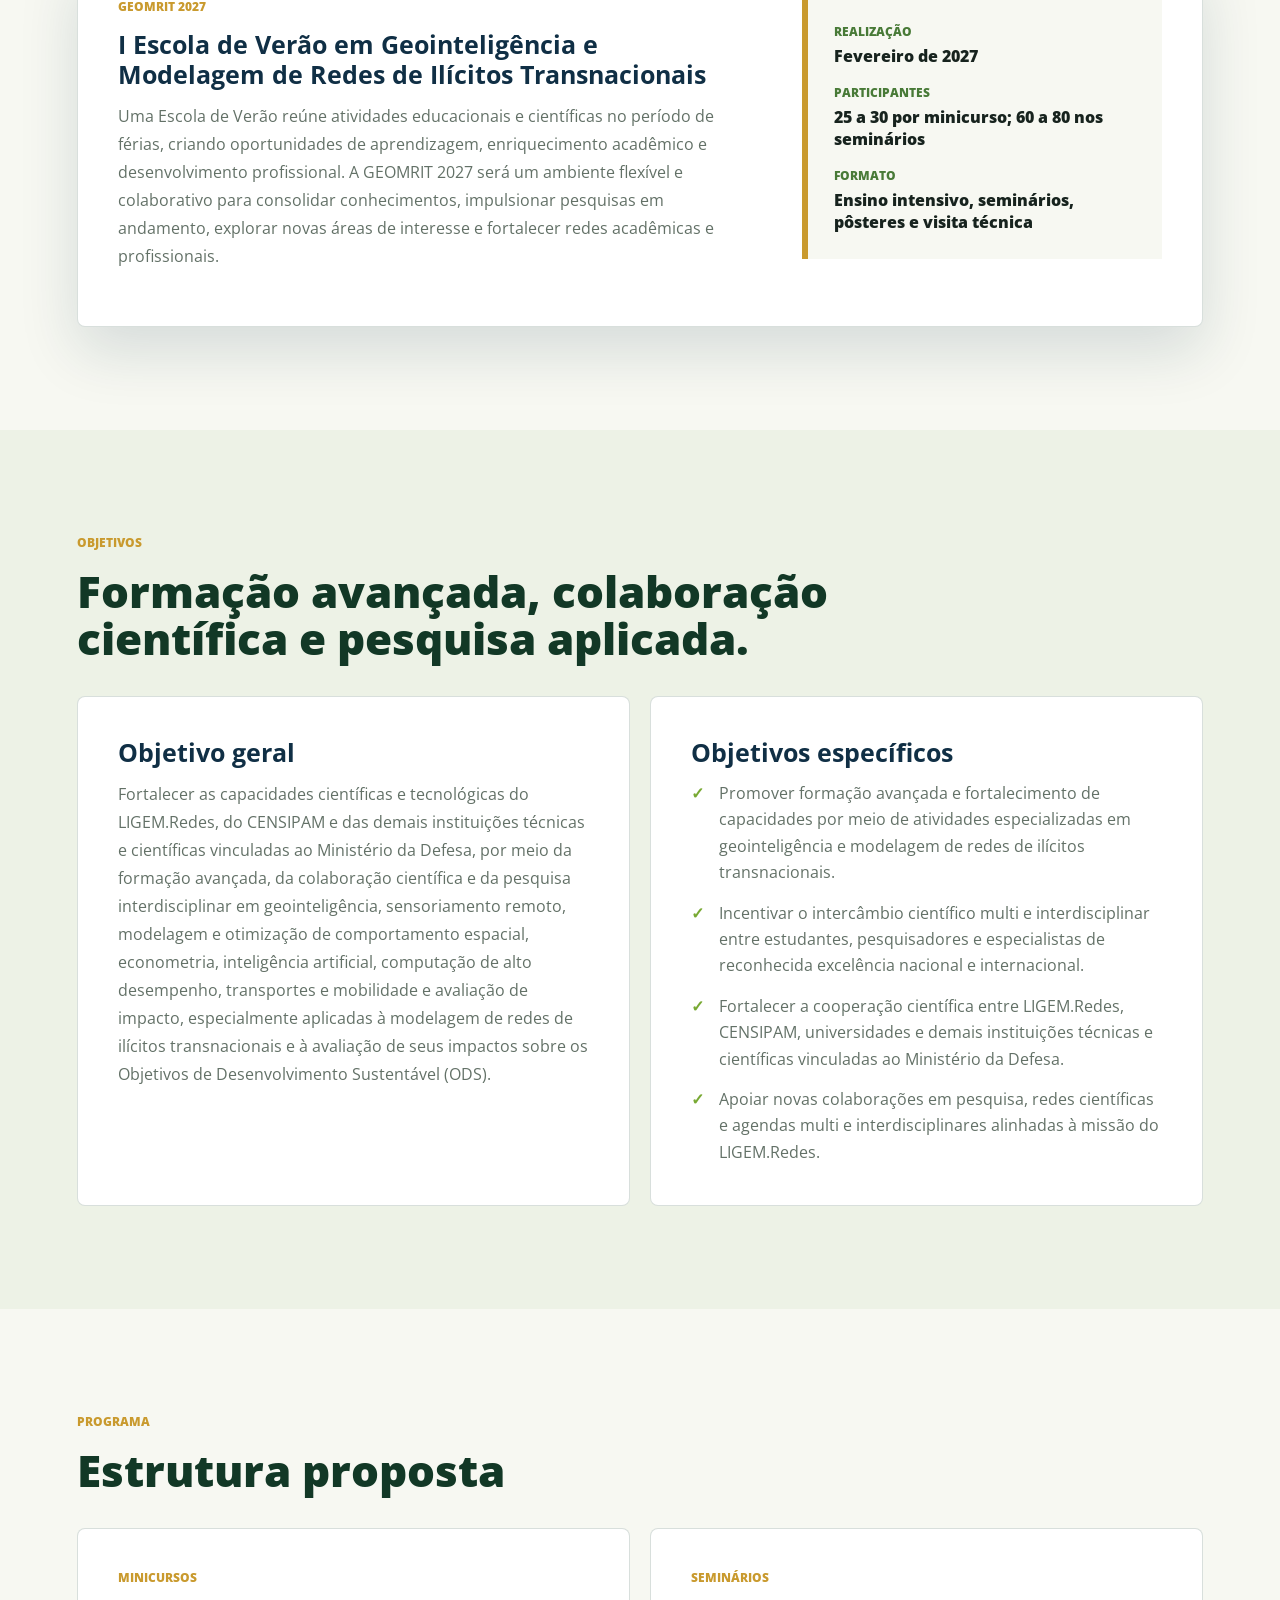
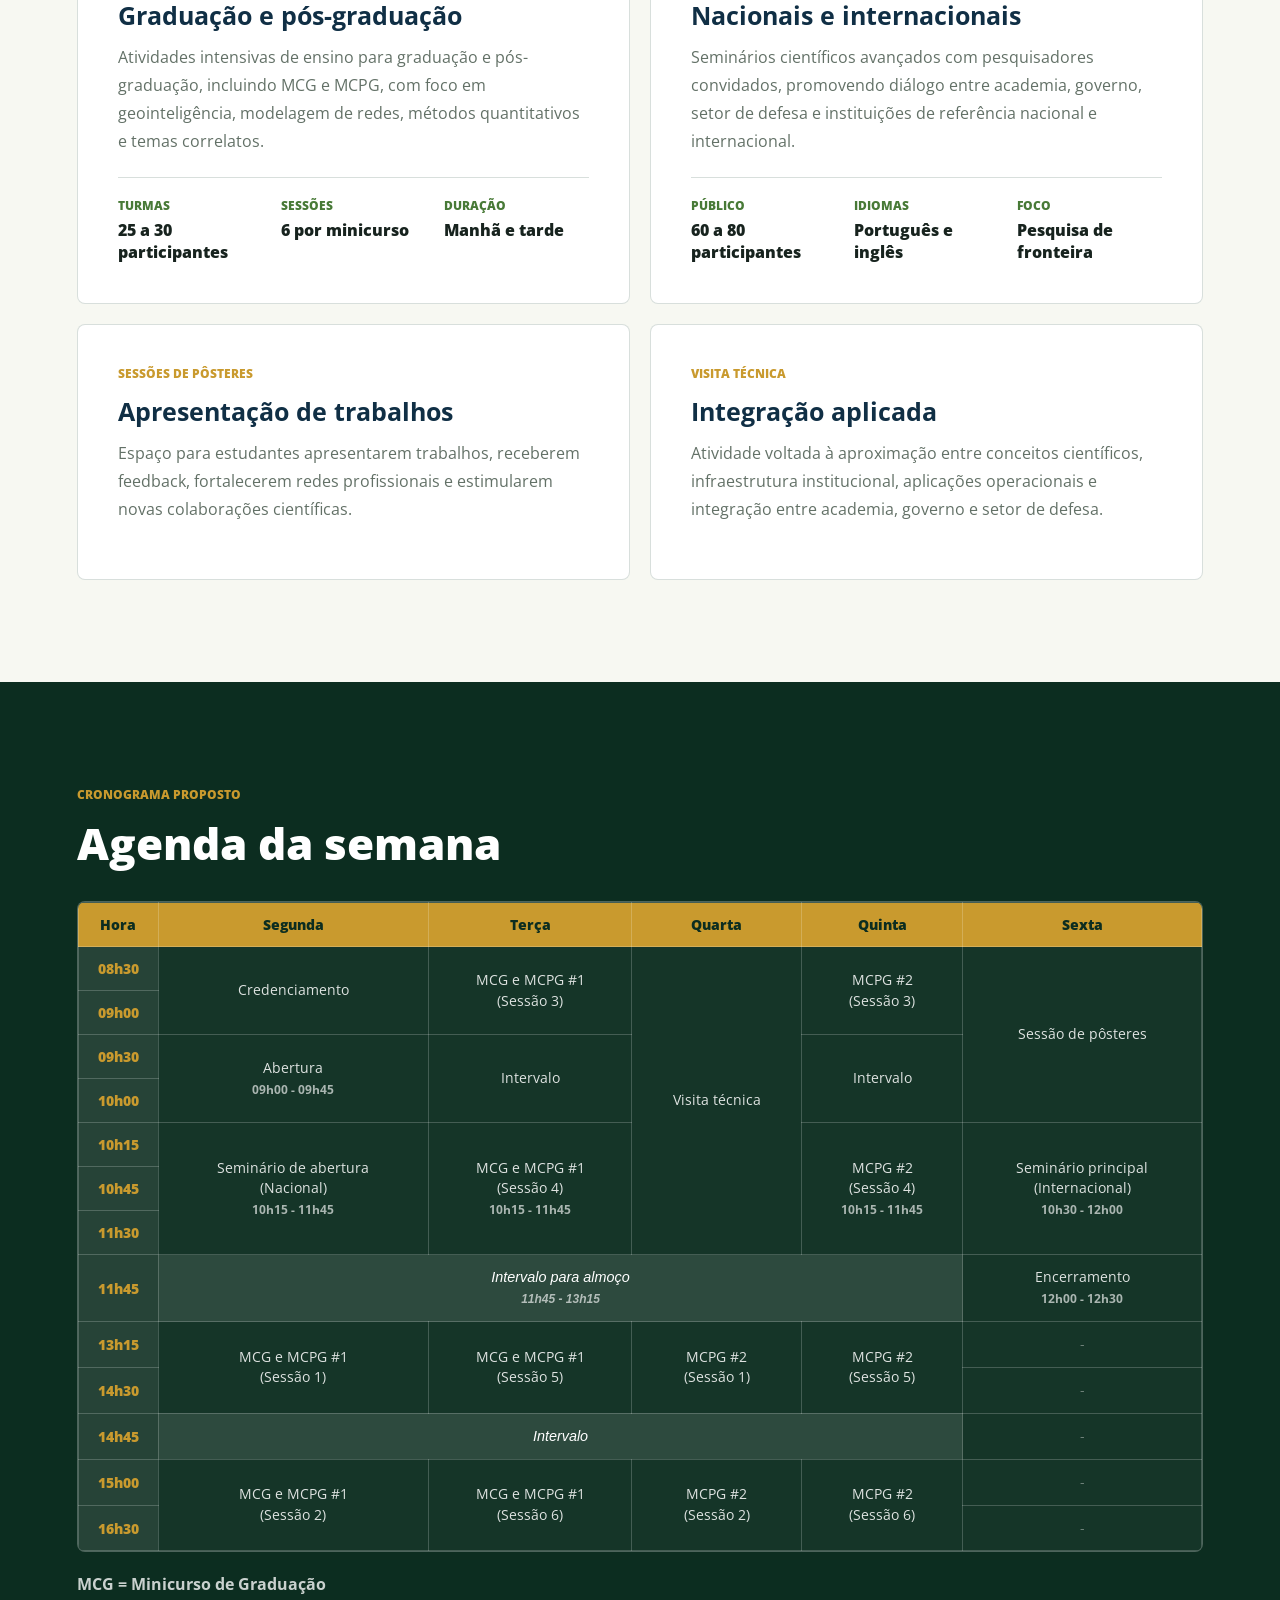
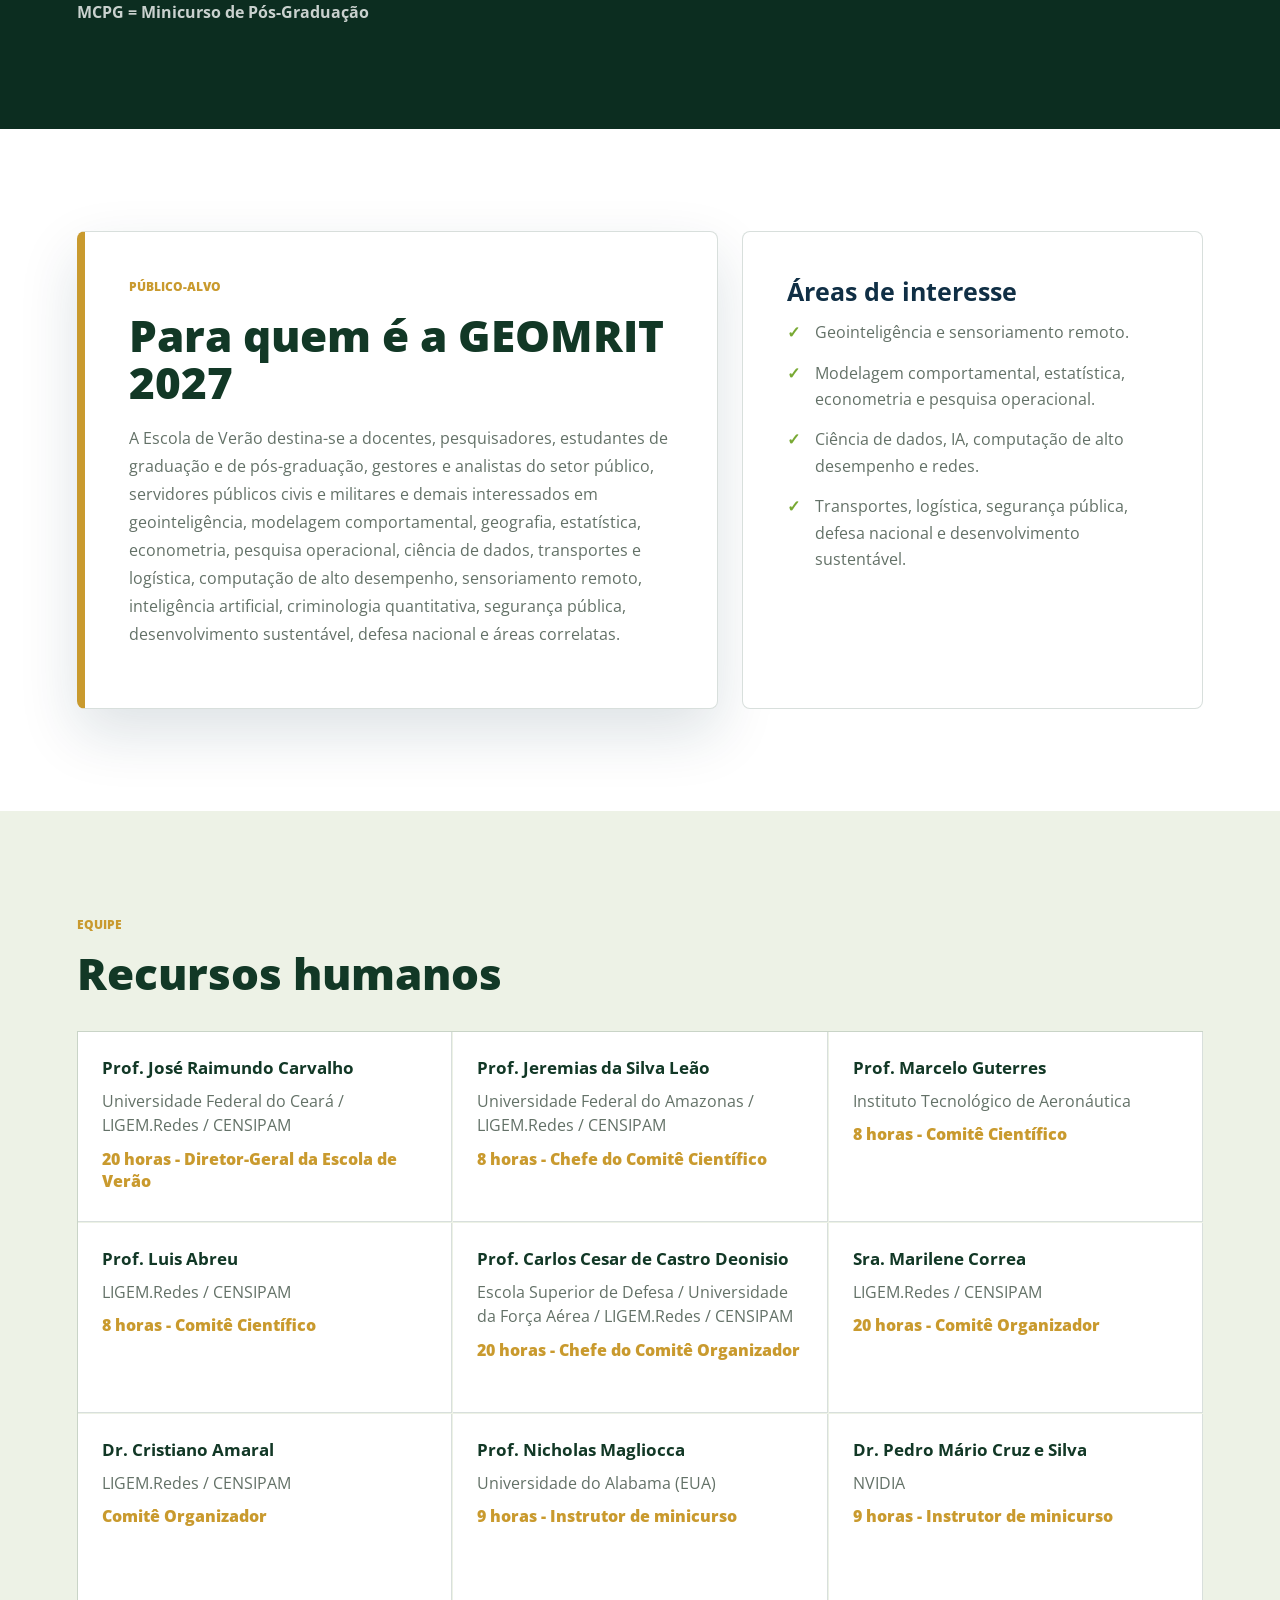
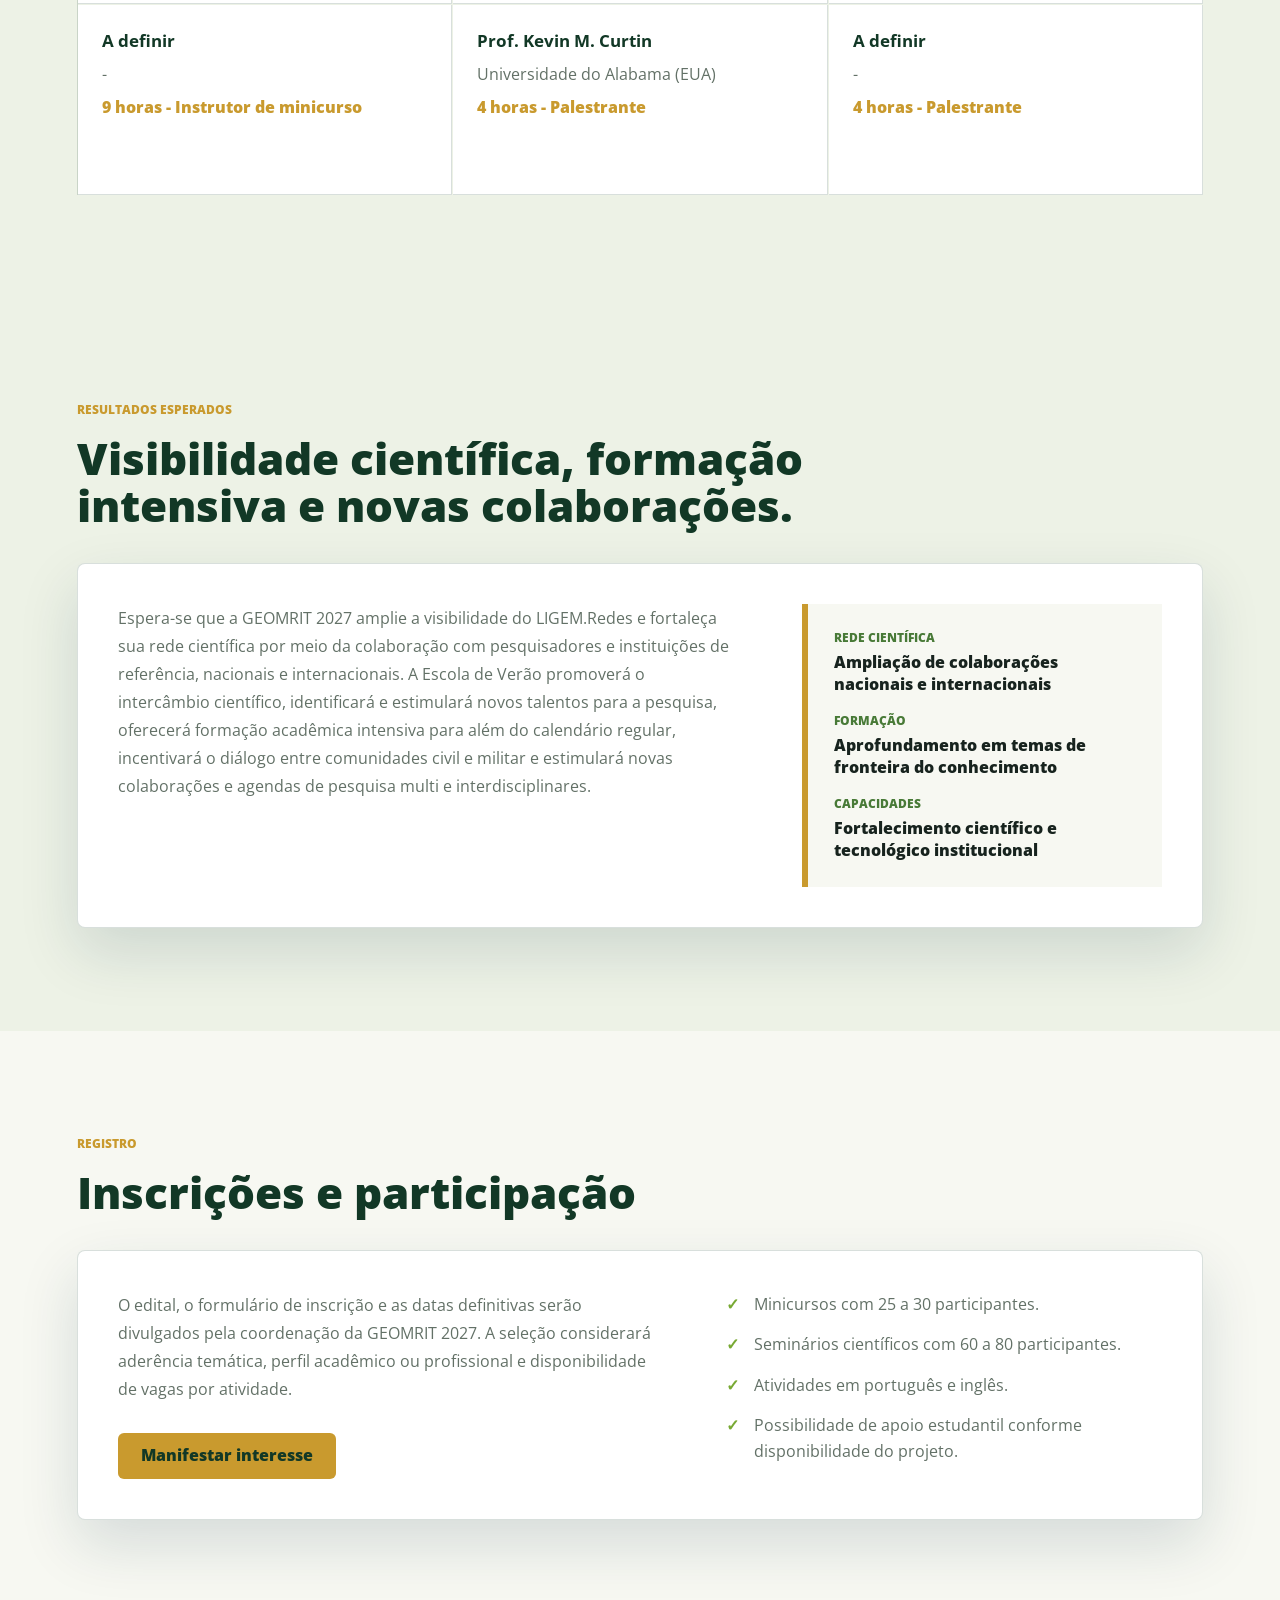
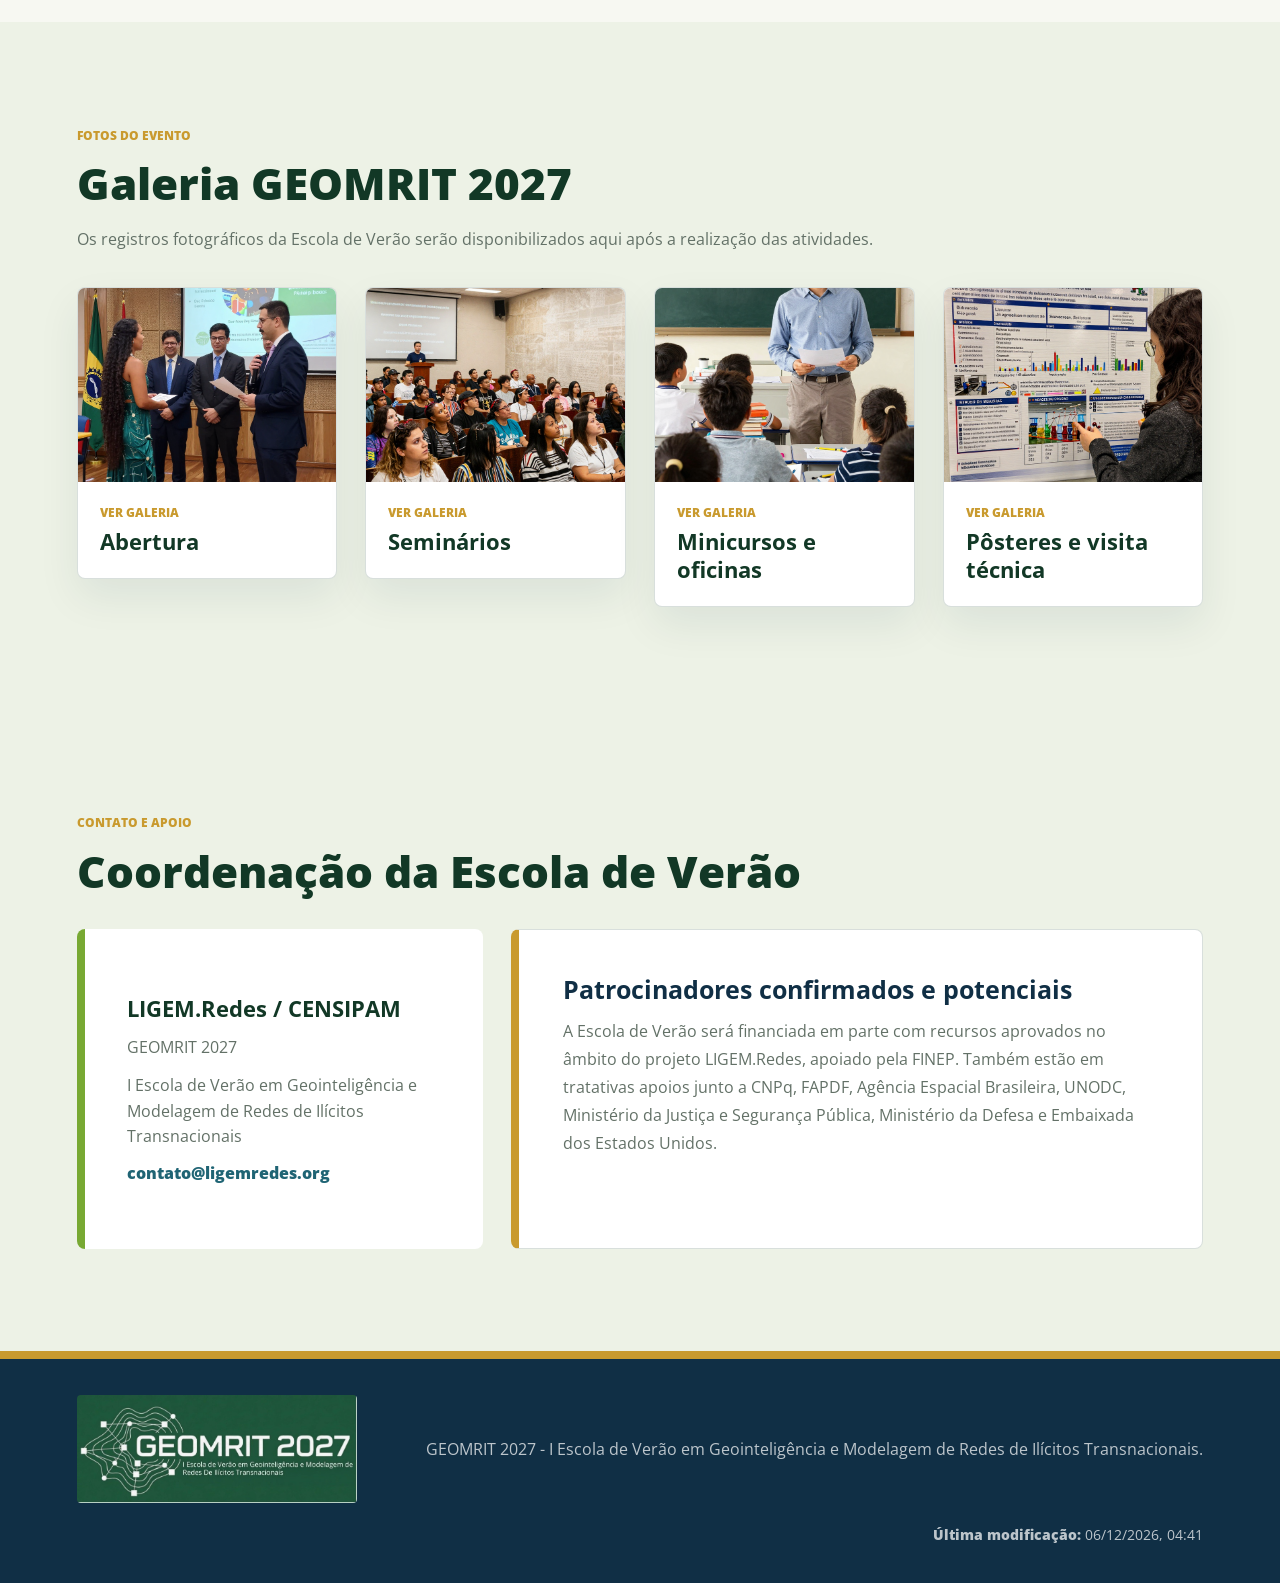
==== commit 433df893: "Update dates, registration link and hero layout" ====
--- a/index.html
+++ b/index.html
@@ -71,11 +71,6 @@
         <div class="hero-bg" role="img" aria-label="Ilustração aérea da floresta amazônica" data-i18n-aria-label="hero.bgLabel"></div>
         <div class="hero-overlay"></div>
         <div class="hero-content">
-          <div class="hero-logos">
-            <img class="hero-logo" src="assets/summer-school-logo.jpg" alt="GEOMRIT 2027">
-            <img class="hero-censipam-logo" src="assets/extracted/logo-censipam-negativo.png" alt="CENSIPAM">
-            <img class="hero-ufc-logo" src="assets/UFC-logo.png" alt="UFC">
-          </div>
           <p class="eyebrow" data-i18n="hero.eyebrow">I Escola de Verão</p>
           <h1 data-i18n="hero.title">Geointeligência e Modelagem de Redes de Ilícitos Transnacionais</h1>
           <p class="hero-copy" data-i18n="hero.copy">
@@ -89,7 +84,7 @@
             </div>
             <div>
               <dt data-i18n="hero.periodLabel">Período previsto</dt>
-              <dd data-i18n="hero.periodValue">Jan. ou fev. de 2027</dd>
+              <dd data-i18n="hero.periodValue">Fevereiro de 2027</dd>
             </div>
             <div>
               <dt data-i18n="hero.languagesLabel">Idiomas</dt>
@@ -136,7 +131,7 @@
             <dl>
               <div>
                 <dt data-i18n="summer.dateLabel">Realização</dt>
-                <dd data-i18n="summer.dateValue">Segunda quinzena de janeiro ou fevereiro de 2027</dd>
+                <dd data-i18n="summer.dateValue">Fevereiro de 2027</dd>
               </div>
               <div>
                 <dt data-i18n="summer.participantsLabel">Participantes</dt>
@@ -500,7 +495,7 @@
               aderência temática, perfil acadêmico ou profissional e disponibilidade
               de vagas por atividade.
             </p>
-            <a class="button button-primary" href="mailto:contato@ligemredes.org?subject=GEOMRIT%202027%20-%20Inscri%C3%A7%C3%B5es" data-i18n="registration.button" data-i18n-href="registration.mailto">
+            <a class="button button-primary" href="https://eventos.ham.eng.br/evento/3" data-i18n="registration.button" data-i18n-href="registration.mailto">
               Manifestar interesse
             </a>
           </div>
--- a/styles.css
+++ b/styles.css
@@ -61,7 +61,7 @@
 h1 {
   max-width: 980px;
   margin-bottom: 22px;
-  font-size: clamp(2.55rem, 6.6vw, 6.8rem);
+  font-size: clamp(1.28rem, 3.3vw, 3.4rem);
   line-height: 0.95;
   font-weight: 800;
 }
@@ -272,42 +272,6 @@
   max-width: calc(100vw - 36px);
   padding: clamp(150px, 22vh, 220px) 0 92px;
   margin-left: clamp(18px, 7vw, 92px);
-}
-
-.hero-logos {
-  --hero-logo-height: clamp(84px, 10vw, 132px);
-  display: flex;
-  flex-wrap: wrap;
-  gap: 18px 28px;
-  align-items: center;
-  margin-bottom: 28px;
-}
-
-.hero-logo,
-.hero-censipam-logo,
-.hero-ufc-logo {
-  display: block;
-  flex: 0 0 auto;
-  width: auto;
-  max-height: var(--hero-logo-height);
-  object-fit: contain;
-}
-
-.hero-logo {
-  height: var(--hero-logo-height);
-  max-width: min(460px, 82vw);
-  border-radius: 6px;
-  box-shadow: 0 22px 50px rgba(12, 45, 32, 0.32);
-}
-
-.hero-censipam-logo {
-  height: var(--hero-logo-height);
-  max-width: min(132px, 28vw);
-}
-
-.hero-ufc-logo {
-  height: var(--hero-logo-height);
-  max-width: min(180px, 34vw);
 }
 
 .hero-copy {
@@ -1034,14 +998,8 @@
     padding-bottom: 58px;
   }
 
-  .hero-logos {
-    --hero-logo-height: clamp(76px, 18vw, 104px);
-    gap: 14px 18px;
-    margin-bottom: 22px;
-  }
-
   h1 {
-    font-size: clamp(2rem, 11.5vw, 3.35rem);
+    font-size: clamp(1rem, 5.75vw, 1.675rem);
     line-height: 1.02;
   }
 
